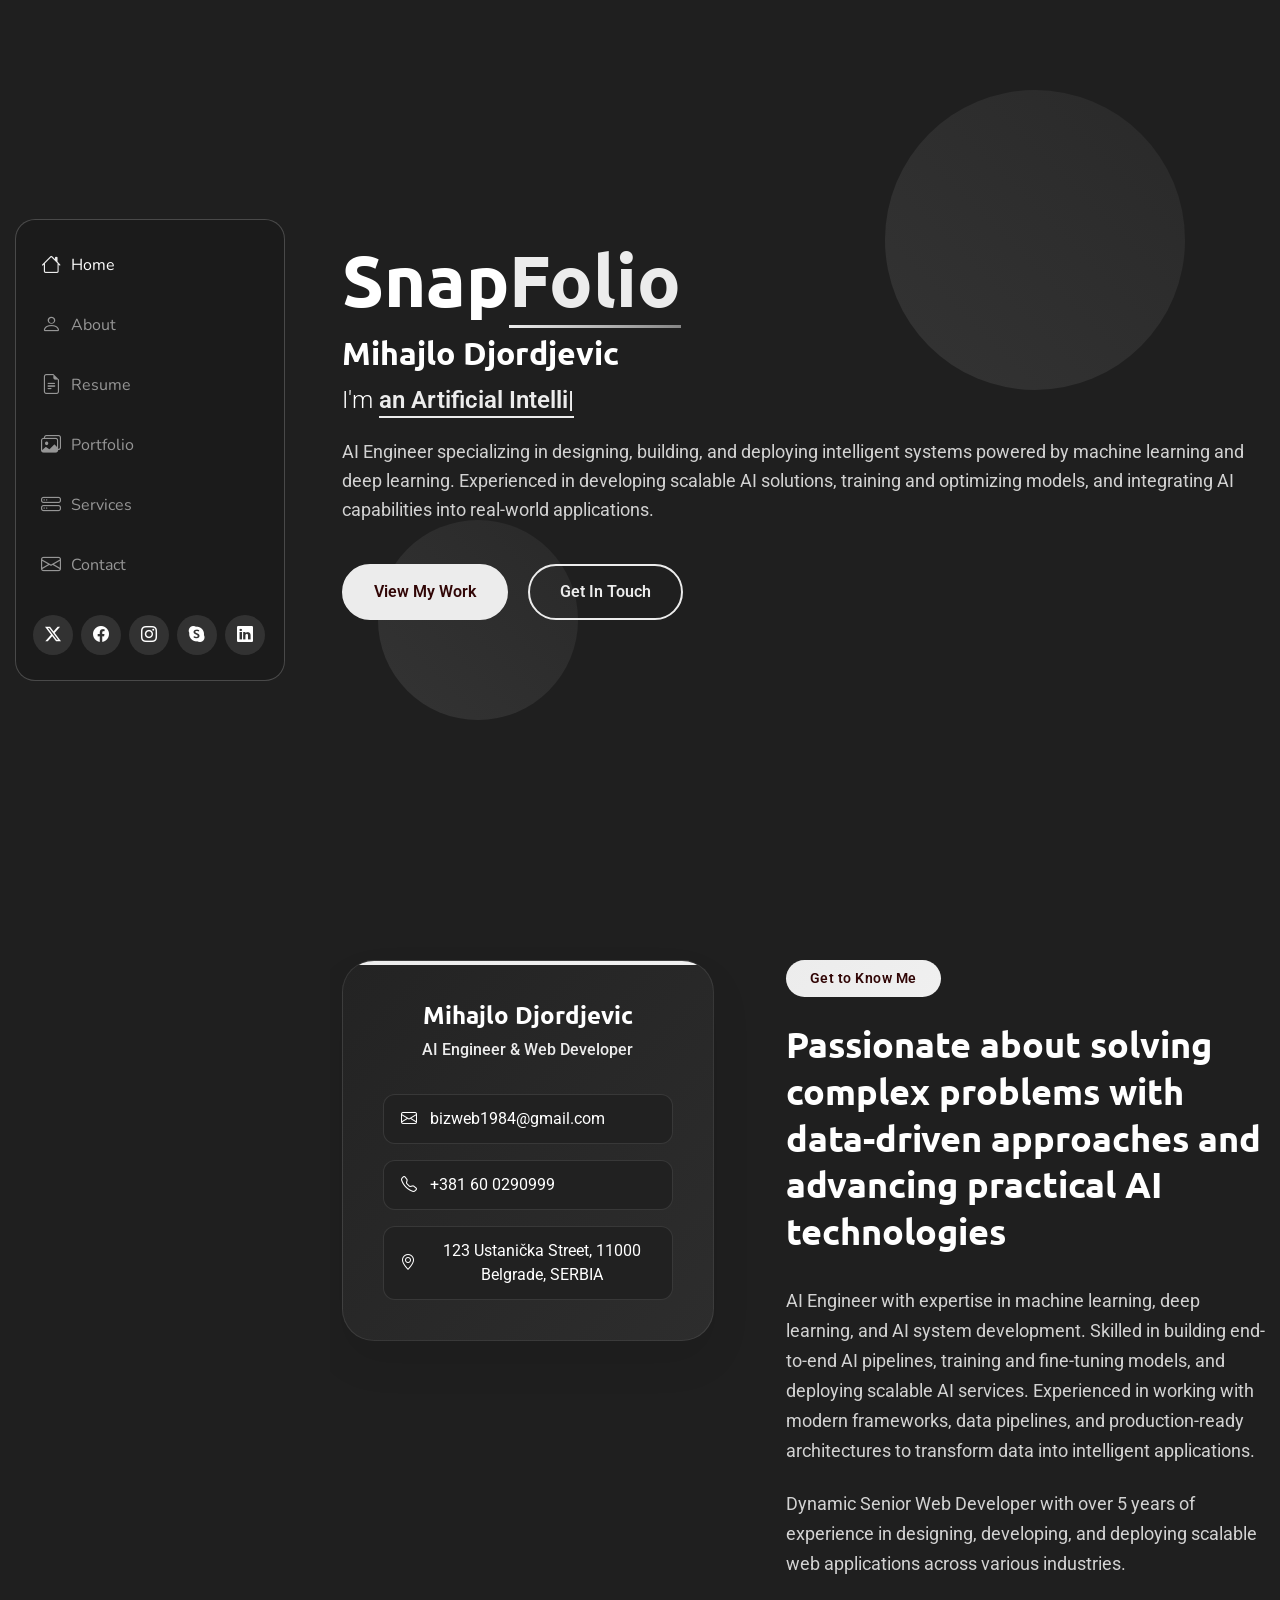
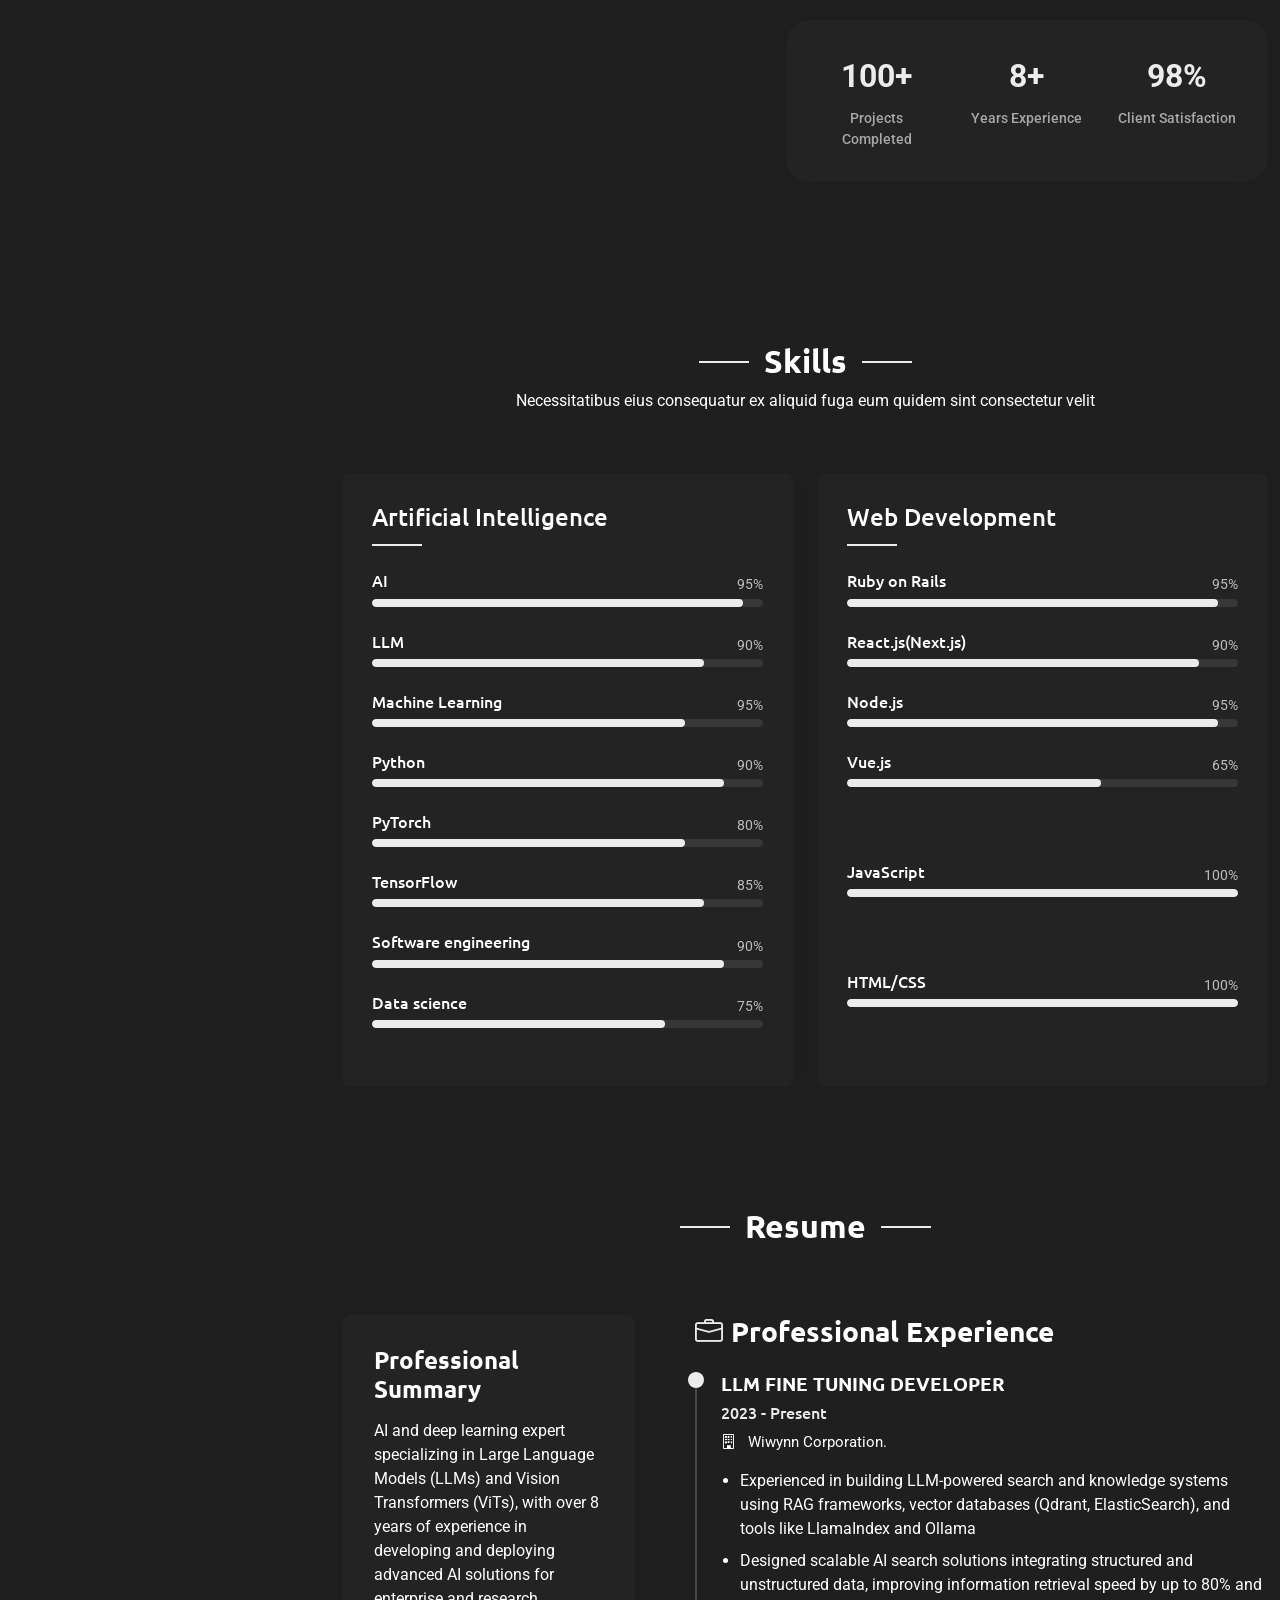
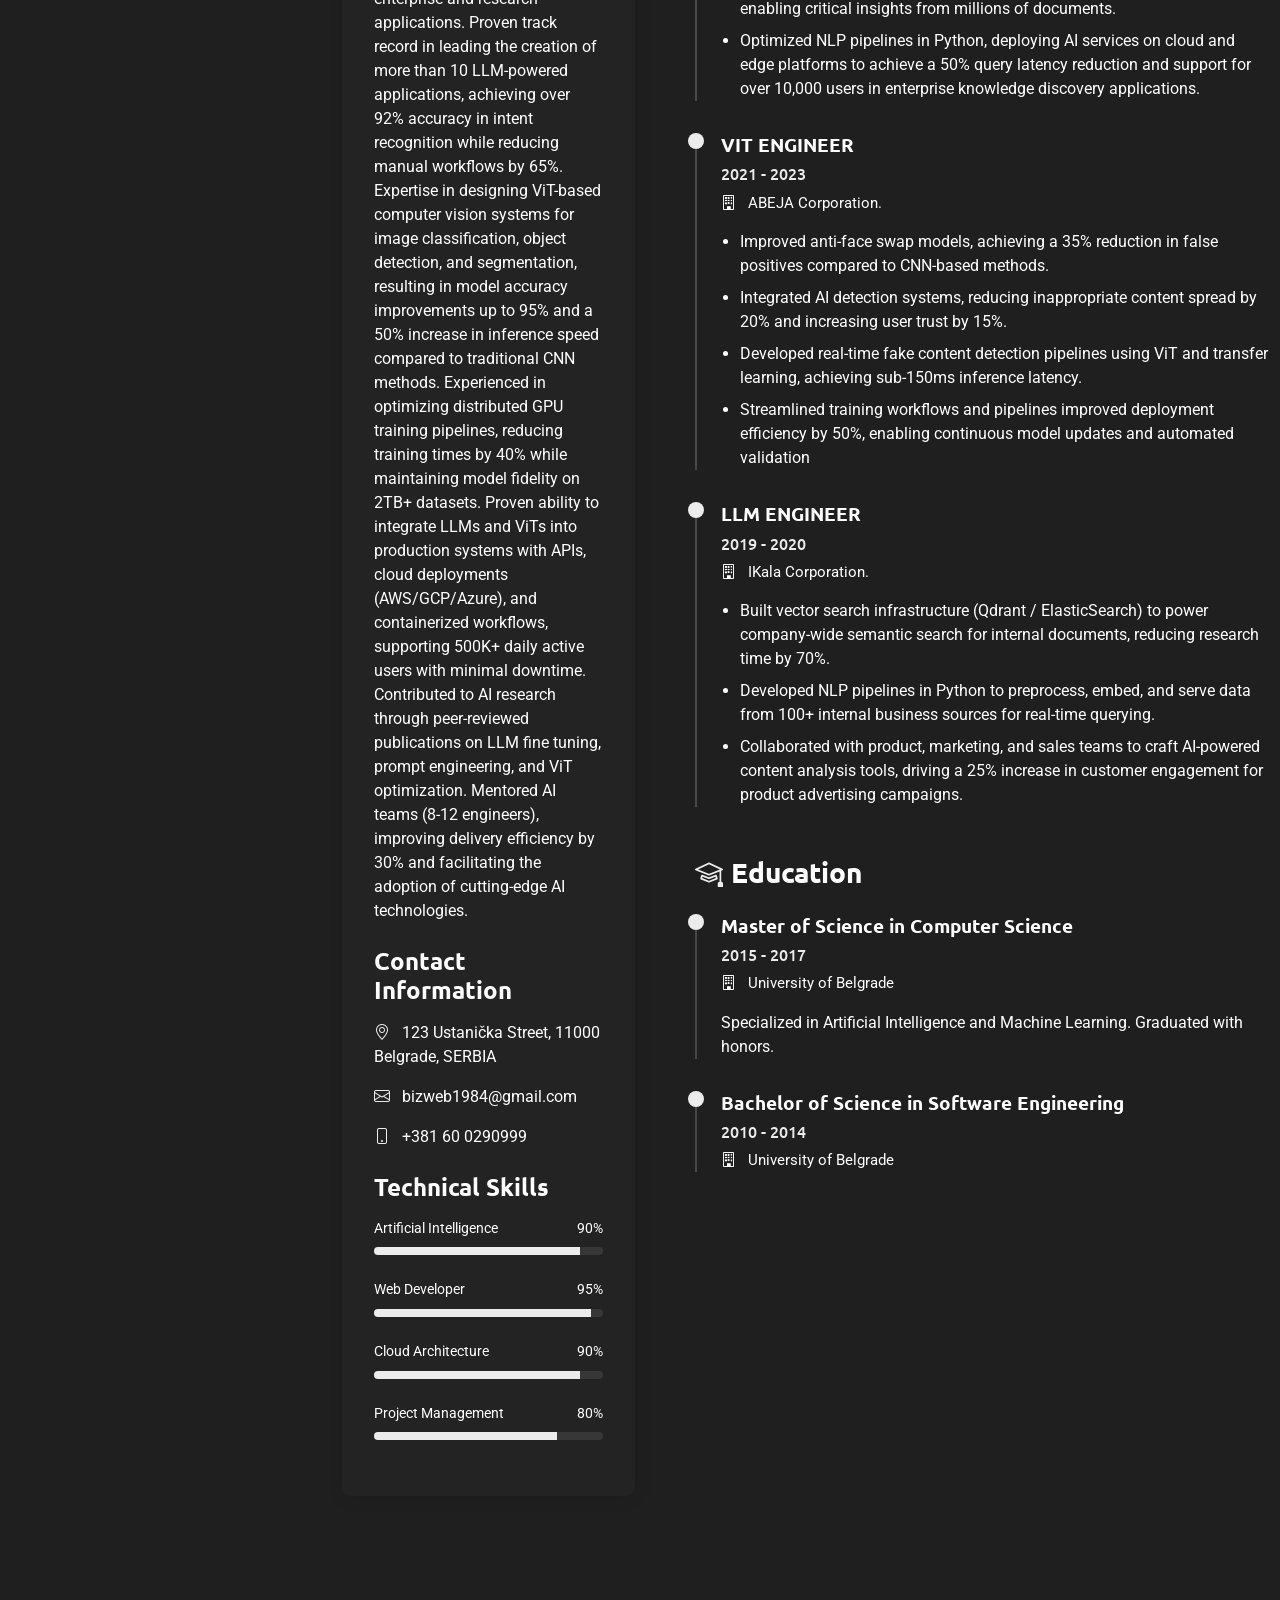
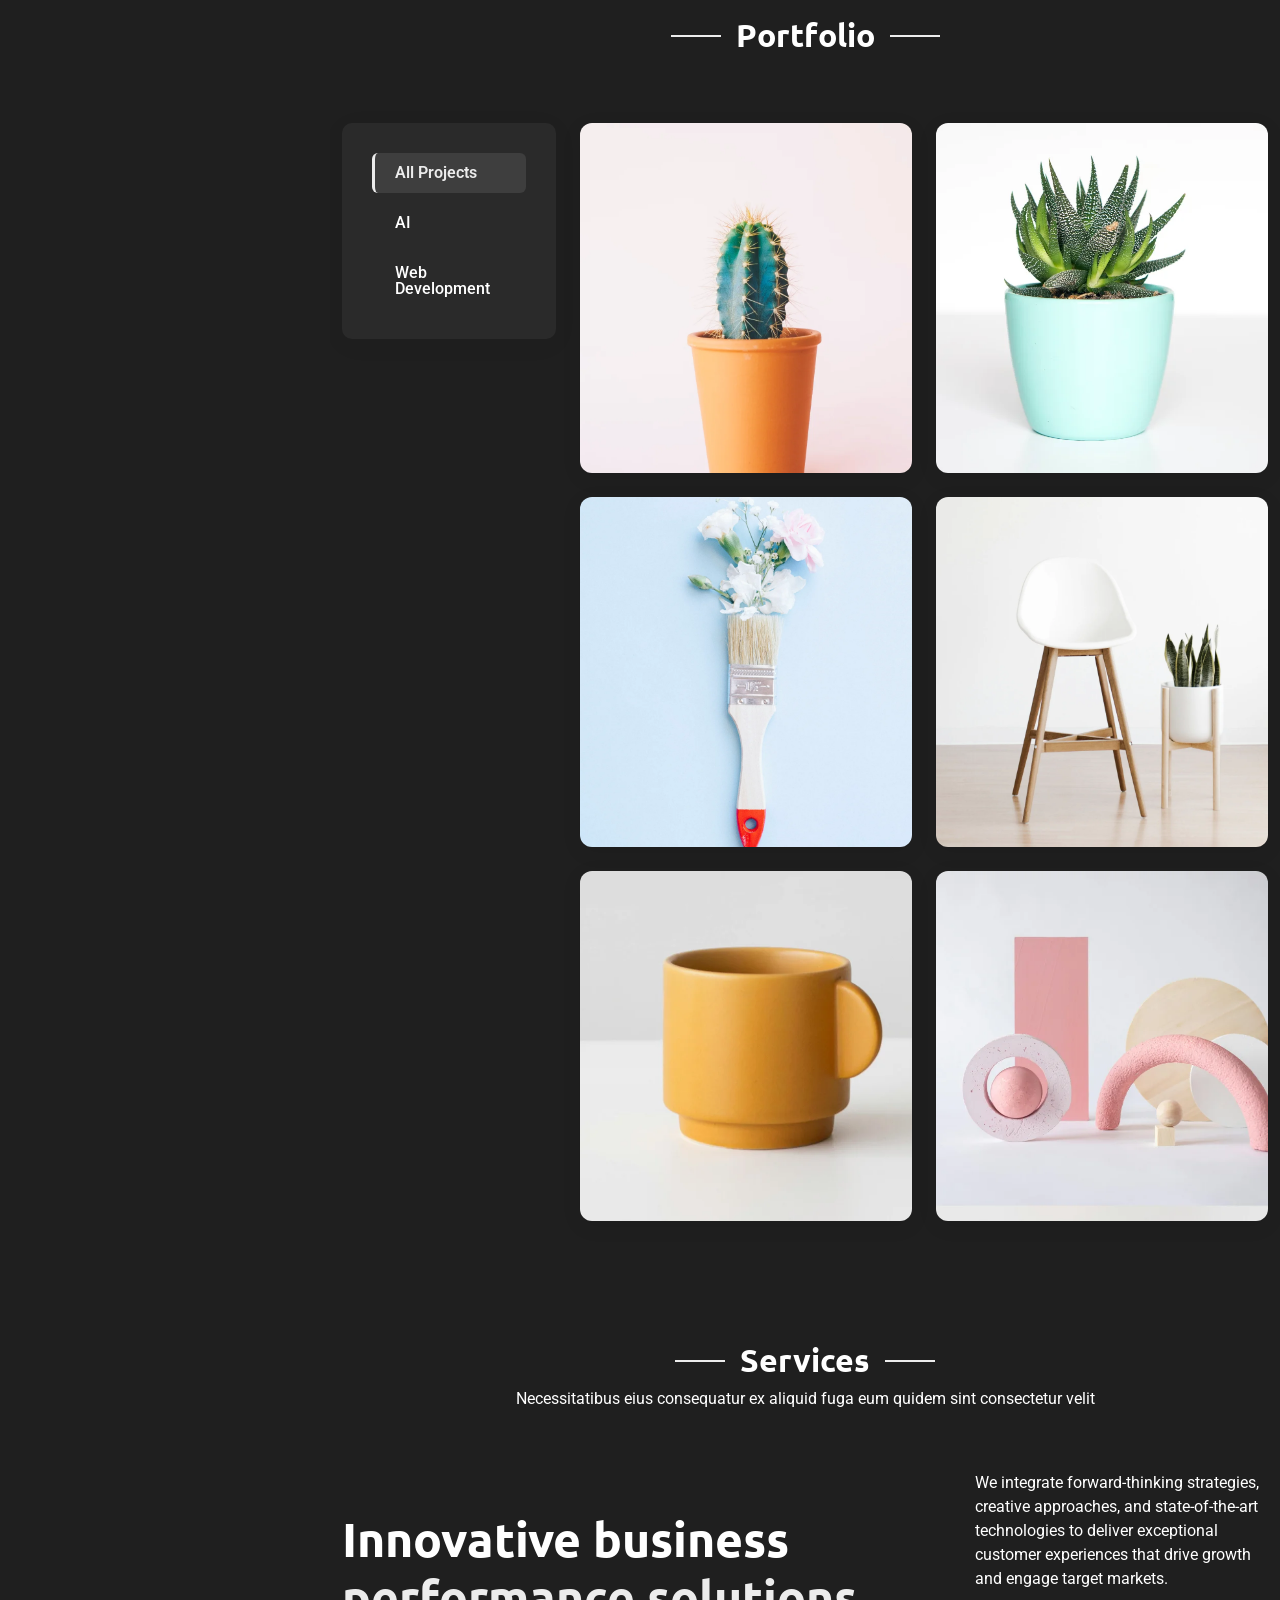
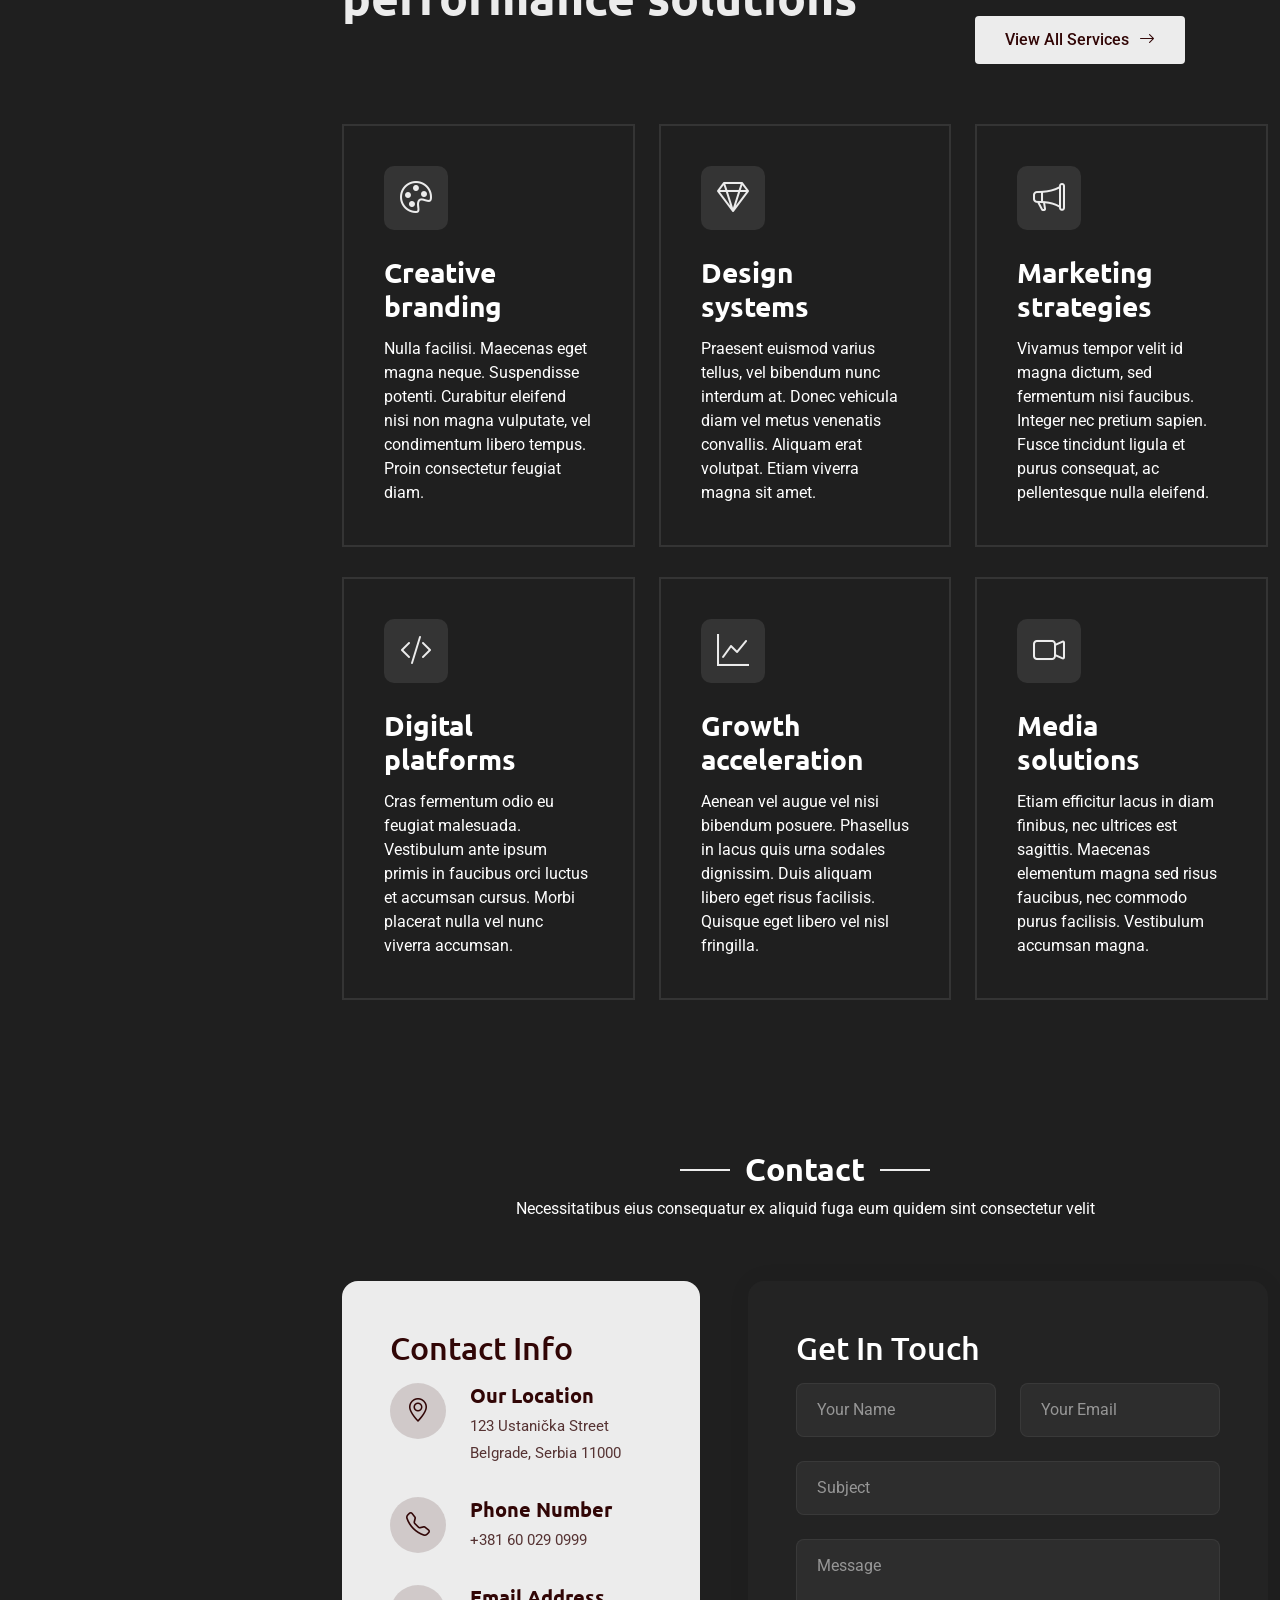
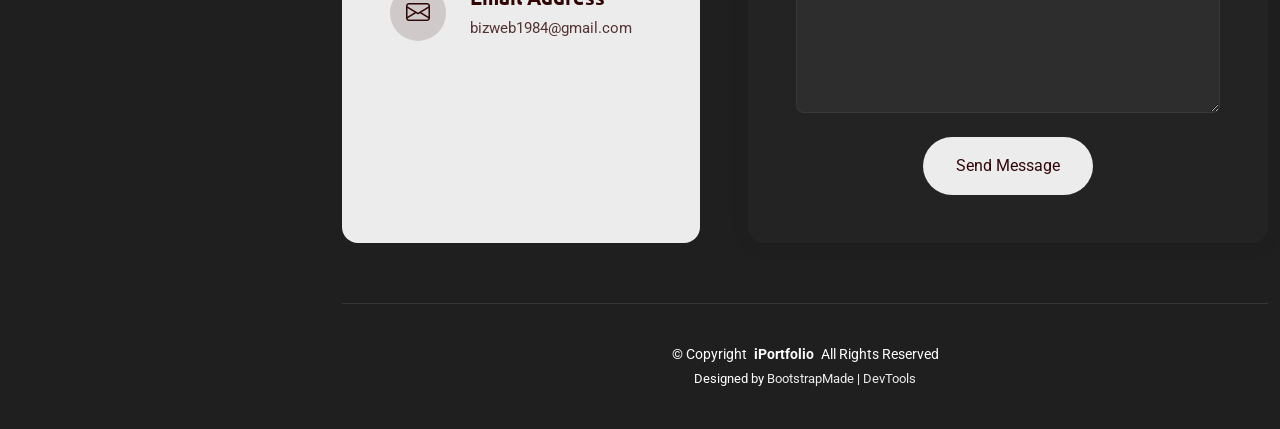
==== index.html @ 5398f791 "Add skill sets in skills section3" ====
<!DOCTYPE html>
<html lang="en">

<head>
  <meta charset="utf-8">
  <meta content="width=device-width, initial-scale=1.0" name="viewport">
  <title>Index - Artificial Intelligence</title>
  <meta name="description" content="">
  <meta name="keywords" content="">

  <!-- Favicons -->
  <link href="assets/img/favicon.png" rel="icon">
  <link href="assets/img/apple-touch-icon.png" rel="apple-touch-icon">

  <!-- Fonts -->
  <link href="https://fonts.googleapis.com" rel="preconnect">
  <link href="https://fonts.gstatic.com" rel="preconnect" crossorigin>
  <link href="https://fonts.googleapis.com/css2?family=Roboto:ital,wght@0,100;0,300;0,400;0,500;0,700;0,900;1,100;1,300;1,400;1,500;1,700;1,900&family=Ubuntu:ital,wght@0,300;0,400;0,500;0,700;1,300;1,400;1,500;1,700&family=Nunito:ital,wght@0,200;0,300;0,400;0,500;0,600;0,700;0,800;0,900;1,200;1,300;1,400;1,500;1,600;1,700;1,800;1,900&display=swap" rel="stylesheet">

  <!-- Vendor CSS Files -->
  <link href="assets/vendor/bootstrap/css/bootstrap.min.css" rel="stylesheet">
  <link href="assets/vendor/bootstrap-icons/bootstrap-icons.css" rel="stylesheet">
  <link href="assets/vendor/aos/aos.css" rel="stylesheet">
  <link href="assets/vendor/glightbox/css/glightbox.min.css" rel="stylesheet">
  <link href="assets/vendor/swiper/swiper-bundle.min.css" rel="stylesheet">

  <!-- Main CSS File -->
  <link href="assets/css/main.css" rel="stylesheet">

  <!-- =======================================================
  * Template Name: SnapFolio
  * Template URL: https://bootstrapmade.com/snapfolio-bootstrap-portfolio-template/
  * Updated: Jul 21 2025 with Bootstrap v5.3.7
  * Author: BootstrapMade.com
  * License: https://bootstrapmade.com/license/
  ======================================================== -->
</head>

<body class="index-page">

  <header id="header" class="header dark-background d-flex flex-column justify-content-center">
    <i class="header-toggle d-xl-none bi bi-list"></i>

    <div class="header-container d-flex flex-column align-items-start">
      <nav id="navmenu" class="navmenu">
        <ul>
          <li><a href="#hero" class="active"><i class="bi bi-house navicon"></i>Home</a></li>
          <li><a href="#about"><i class="bi bi-person navicon"></i> About</a></li>
          <li><a href="#resume"><i class="bi bi-file-earmark-text navicon"></i> Resume</a></li>
          <li><a href="#portfolio"><i class="bi bi-images navicon"></i> Portfolio</a></li>
          <li><a href="#services"><i class="bi bi-hdd-stack navicon"></i> Services</a></li>
          <li class="dropdown" style="display: none;"><a href="#"><i class="bi bi-menu-button navicon"></i> <span>Dropdown</span> <i class="bi bi-chevron-down toggle-dropdown"></i></a>
            <ul>
              <li><a href="#">Dropdown 1</a></li>
              <li class="dropdown"><a href="#"><span>Deep Dropdown</span> <i class="bi bi-chevron-down toggle-dropdown"></i></a>
                <ul>
                  <li><a href="#">Deep Dropdown 1</a></li>
                  <li><a href="#">Deep Dropdown 2</a></li>
                  <li><a href="#">Deep Dropdown 3</a></li>
                  <li><a href="#">Deep Dropdown 4</a></li>
                  <li><a href="#">Deep Dropdown 5</a></li>
                </ul>
              </li>
              <li><a href="#">Dropdown 2</a></li>
              <li><a href="#">Dropdown 3</a></li>
              <li><a href="#">Dropdown 4</a></li>
            </ul>
          </li>
          <li><a href="#contact"><i class="bi bi-envelope navicon"></i> Contact</a></li>
        </ul>
      </nav>

      <div class="social-links text-center">
        <a href="#" class="twitter"><i class="bi bi-twitter-x"></i></a>
        <a href="#" class="facebook"><i class="bi bi-facebook"></i></a>
        <a href="#" class="instagram"><i class="bi bi-instagram"></i></a>
        <a href="#" class="google-plus"><i class="bi bi-skype"></i></a>
        <a href="#" class="linkedin"><i class="bi bi-linkedin"></i></a>
      </div>

    </div>

  </header>

  <main class="main">

    <!-- Hero Section -->
    <section id="hero" class="hero section">

      <div class="background-elements">
        <div class="bg-circle circle-1"></div>
        <div class="bg-circle circle-2"></div>
      </div>

      <div class="hero-content">

        <div class="container">
          <div class="row align-items-center">

            <div class="col-lg-12" data-aos="fade-right" data-aos-delay="100">
              <div class="hero-text">
                <h1>Snap<span class="accent-text">Folio</span></h1>
                <h2>Mihajlo Djordjevic</h2>
                <p class="lead">I'm <span class="typed" data-typed-items="an Artificial Intelligence Engineer,a Senior Web Developer"></span></p>
                <p class="description">AI Engineer specializing in designing, building, and deploying intelligent systems powered by machine learning and deep learning. Experienced in developing scalable AI solutions, training and optimizing models, and integrating AI capabilities into real-world applications.</p>

                <div class="hero-actions">
                  <a href="#portfolio" class="btn btn-primary">View My Work</a>
                  <a href="#contact" class="btn btn-outline">Get In Touch</a>
                </div>

                <!-- <div class="social-links">
                  <a href="#"><i class="bi bi-dribbble"></i></a>
                  <a href="#"><i class="bi bi-behance"></i></a>
                  <a href="#"><i class="bi bi-github"></i></a>
                  <a href="#"><i class="bi bi-linkedin"></i></a>
                </div> -->
              </div>
            </div>

            <!-- <div class="col-lg-6" data-aos="fade-left" data-aos-delay="200">
              <div class="hero-visual">
                <div class="profile-container">
                  <div class="profile-background"></div>
                  <img src="assets/img/profile/profile-2.webp" alt="Alexander Chen" class="profile-image">
                </div>
              </div>
            </div> -->

          </div>
        </div>
      </div>

    </section><!-- /Hero Section -->

    <!-- About Section -->
    <section id="about" class="about section">

      <div class="container" data-aos="fade-up" data-aos-delay="100">

        <div class="row">
          <div class="col-lg-5" data-aos="zoom-in" data-aos-delay="200">
            <div class="profile-card">
              <!-- <div class="profile-header">
                <div class="profile-image">
                  <img src="assets/img/profile/profile-square-3.webp" alt="Profile Image" class="img-fluid">
                </div>
                <div class="profile-badge">
                  <i class="bi bi-check-circle-fill"></i>
                </div>
              </div> -->

              <div class="profile-content">
                <h3>Mihajlo Djordjevic</h3>
                <p class="profession">AI Engineer &amp; Web Developer</p>

                <div class="contact-links">
                  <a href="mailto:bizweb1984@gmail.com" class="contact-item">
                    <i class="bi bi-envelope"></i>
                    bizweb1984@gmail.com
                  </a>
                  <a href="tel:+15551234567" class="contact-item">
                    <i class="bi bi-telephone"></i>
                    +381 60 0290999
                  </a>
                  <a href="#" class="contact-item">
                    <i class="bi bi-geo-alt"></i>
                    123 Ustanička Street, 11000 Belgrade, SERBIA  
                  </a>
                </div>
              </div>
            </div>
          </div>

          <div class="col-lg-7" data-aos="fade-left" data-aos-delay="300">
            <div class="about-content">
              <div class="section-header">
                <span class="badge-text">Get to Know Me</span>
                <h2>Passionate about solving complex problems with data-driven approaches and advancing practical AI technologies</h2>
              </div>

              <div class="description">
                <p>AI Engineer with expertise in machine learning, deep learning, and AI system development. Skilled in building end-to-end AI pipelines, training and fine-tuning models, and deploying scalable AI services. Experienced in working with modern frameworks, data pipelines, and production-ready architectures to transform data into intelligent applications.</p>

                <p>Dynamic Senior Web Developer with over 5 years of experience in designing, developing, and deploying scalable web applications across various industries.</p>
              </div>

              <div class="stats-grid">
                <div class="stat-item">
                  <div class="stat-number">100+</div>
                  <div class="stat-label">Projects Completed</div>
                </div>
                <div class="stat-item">
                  <div class="stat-number">8+</div>
                  <div class="stat-label">Years Experience</div>
                </div>
                <div class="stat-item">
                  <div class="stat-number">98%</div>
                  <div class="stat-label">Client Satisfaction</div>
                </div>
              </div>

              <!-- <div class="details-grid">
                <div class="detail-row">
                  <div class="detail-item">
                    <span class="detail-label">Specialization</span>
                    <span class="detail-value">UI/UX Design &amp; Development</span>
                  </div>
                  <div class="detail-item">
                    <span class="detail-label">Experience Level</span>
                    <span class="detail-value">Senior Professional</span>
                  </div>
                </div>
                <div class="detail-row">
                  <div class="detail-item">
                    <span class="detail-label">Education</span>
                    <span class="detail-value">Computer Science, MIT</span>
                  </div>
                  <div class="detail-item">
                    <span class="detail-label">Languages</span>
                    <span class="detail-value">English, Spanish, French</span>
                  </div>
                </div>
              </div>

              <div class="cta-section">
                <a href="#" class="btn btn-primary">
                  <i class="bi bi-download"></i>
                  Download Resume
                </a>
                <a href="#" class="btn btn-outline">
                  <i class="bi bi-chat-dots"></i>
                  Let's Talk
                </a>
              </div> -->
            </div>
          </div>
        </div>

      </div>

    </section><!-- /About Section -->

    <!-- Stats Section -->
    <section id="stats" class="stats section light-background" style="display: none;">

      <div class="container" data-aos="fade-up" data-aos-delay="100">

        <div class="row justify-content-center">
          <div class="col-lg-10">
            <div class="stats-wrapper">
              <div class="stats-item" data-aos="zoom-in" data-aos-delay="150">
                <div class="icon-wrapper">
                  <i class="bi bi-emoji-smile"></i>
                </div>
                <span data-purecounter-start="0" data-purecounter-end="232" data-purecounter-duration="1" class="purecounter"></span>
                <p>Happy Clients</p>
              </div><!-- End Stats Item -->

              <div class="stats-item" data-aos="zoom-in" data-aos-delay="200">
                <div class="icon-wrapper">
                  <i class="bi bi-journal-richtext"></i>
                </div>
                <span data-purecounter-start="0" data-purecounter-end="521" data-purecounter-duration="1" class="purecounter"></span>
                <p>Projects</p>
              </div><!-- End Stats Item -->

              <div class="stats-item" data-aos="zoom-in" data-aos-delay="250">
                <div class="icon-wrapper">
                  <i class="bi bi-headset"></i>
                </div>
                <span data-purecounter-start="0" data-purecounter-end="1463" data-purecounter-duration="1" class="purecounter"></span>
                <p>Hours Of Support</p>
              </div><!-- End Stats Item -->

              <div class="stats-item" data-aos="zoom-in" data-aos-delay="300">
                <div class="icon-wrapper">
                  <i class="bi bi-people"></i>
                </div>
                <span data-purecounter-start="0" data-purecounter-end="15" data-purecounter-duration="1" class="purecounter"></span>
                <p>Hard Workers</p>
              </div><!-- End Stats Item -->
            </div>
          </div>
        </div>

      </div>

    </section><!-- /Stats Section -->

    <!-- Skills Section -->
    <section id="skills" class="skills section">

      <!-- Section Title -->
      <div class="container section-title" data-aos="fade-up">
        <h2>Skills</h2>
        <p>Necessitatibus eius consequatur ex aliquid fuga eum quidem sint consectetur velit</p>
      </div><!-- End Section Title -->

      <div class="container" data-aos="fade-up" data-aos-delay="100">

        <div class="row">
          <div class="col-lg-6">
            <div class="skills-category" data-aos="fade-up" data-aos-delay="200">
              <h3>Artificial Intelligence</h3>
              <div class="skills-animation">
                <div class="skill-item">
                  <div class="d-flex justify-content-between align-items-center">
                    <h4>AI</h4>
                    <span class="skill-percentage">95%</span>
                  </div>
                  <div class="progress">
                    <div class="progress-bar" role="progressbar" aria-valuenow="95" aria-valuemin="0" aria-valuemax="100"></div>
                  </div>
                  <!-- <div class="skill-tooltip">Expert level knowledge of semantic HTML5 and modern CSS3 techniques</div> -->
                </div>

                <div class="skill-item">
                  <div class="d-flex justify-content-between align-items-center">
                    <h4>LLM</h4>
                    <span class="skill-percentage">90%</span>
                  </div>
                  <div class="progress">
                    <div class="progress-bar" role="progressbar" aria-valuenow="85" aria-valuemin="0" aria-valuemax="100"></div>
                  </div>
                  <!-- <div class="skill-tooltip">Strong proficiency in ES6+, DOM manipulation, and modern frameworks</div> -->
                </div>

                <div class="skill-item">
                  <div class="d-flex justify-content-between align-items-center">
                    <h4>Machine Learning</h4>
                    <span class="skill-percentage">95%</span>
                  </div>
                  <div class="progress">
                    <div class="progress-bar" role="progressbar" aria-valuenow="80" aria-valuemin="0" aria-valuemax="100"></div>
                  </div>
                  <!-- <div class="skill-tooltip">Experience with React hooks, state management, and component architecture</div> -->
                </div>

                <div class="skill-item">
                  <div class="d-flex justify-content-between align-items-center">
                    <h4>Python</h4>
                    <span class="skill-percentage">90%</span>
                  </div>
                  <div class="progress">
                    <div class="progress-bar" role="progressbar" aria-valuenow="90" aria-valuemin="0" aria-valuemax="100"></div>
                  </div>
                  <!-- <div class="skill-tooltip">Experience with React hooks, state management, and component architecture</div> -->
                </div>

                <div class="skill-item">
                  <div class="d-flex justify-content-between align-items-center">
                    <h4>PyTorch</h4>
                    <span class="skill-percentage">80%</span>
                  </div>
                  <div class="progress">
                    <div class="progress-bar" role="progressbar" aria-valuenow="80" aria-valuemin="0" aria-valuemax="100"></div>
                  </div>
                  <!-- <div class="skill-tooltip">Experience with React hooks, state management, and component architecture</div> -->
                </div>

                <div class="skill-item">
                  <div class="d-flex justify-content-between align-items-center">
                    <h4>TensorFlow</h4>
                    <span class="skill-percentage">85%</span>
                  </div>
                  <div class="progress">
                    <div class="progress-bar" role="progressbar" aria-valuenow="85" aria-valuemin="0" aria-valuemax="100"></div>
                  </div>
                  <!-- <div class="skill-tooltip">Experience with React hooks, state management, and component architecture</div> -->
                </div>

                <div class="skill-item">
                  <div class="d-flex justify-content-between align-items-center">
                    <h4>Software engineering</h4>
                    <span class="skill-percentage">90%</span>
                  </div>
                  <div class="progress">
                    <div class="progress-bar" role="progressbar" aria-valuenow="90" aria-valuemin="0" aria-valuemax="100"></div>
                  </div>
                  <!-- <div class="skill-tooltip">Experience with React hooks, state management, and component architecture</div> -->
                </div>

                <div class="skill-item">
                  <div class="d-flex justify-content-between align-items-center">
                    <h4>Data science</h4>
                    <span class="skill-percentage">75%</span>
                  </div>
                  <div class="progress">
                    <div class="progress-bar" role="progressbar" aria-valuenow="75" aria-valuemin="0" aria-valuemax="100"></div>
                  </div>
                  <!-- <div class="skill-tooltip">Experience with React hooks, state management, and component architecture</div> -->
                </div>
              </div>
            </div><!-- End Frontend Skills -->
          </div>

          <div class="col-lg-6">
            <div class="skills-category" data-aos="fade-up" data-aos-delay="300">
              <h3>Web Development</h3>
              <div class="skills-animation">
                <div class="skill-item">
                  <div class="d-flex justify-content-between align-items-center">
                    <h4>Ruby on Rails</h4>
                    <span class="skill-percentage">95%</span>
                  </div>
                  <div class="progress">
                    <div class="progress-bar" role="progressbar" aria-valuenow="95" aria-valuemin="0" aria-valuemax="100"></div>
                  </div>
                  <!-- <div class="skill-tooltip">Server-side JavaScript development with Express and REST APIs</div> -->
                </div>

                <div class="skill-item">
                  <div class="d-flex justify-content-between align-items-center">
                    <h4>React.js(Next.js)</h4>
                    <span class="skill-percentage">90%</span>
                  </div>
                  <div class="progress">
                    <div class="progress-bar" role="progressbar" aria-valuenow="90" aria-valuemin="0" aria-valuemax="100"></div>
                  </div>
                  <!-- <div class="skill-tooltip">Python development with Django and data analysis tools</div> -->
                </div>

                <div class="skill-item">
                  <div class="d-flex justify-content-between align-items-center">
                    <h4>Node.js</h4>
                    <span class="skill-percentage">95%</span>
                  </div>
                  <div class="progress">
                    <div class="progress-bar" role="progressbar" aria-valuenow="95" aria-valuemin="0" aria-valuemax="100"></div>
                  </div>
                  <!-- <div class="skill-tooltip">Database design, optimization, and complex queries</div> -->
                </div>

                <div class="skill-item">
                  <div class="d-flex justify-content-between align-items-center">
                    <h4>Vue.js</h4>
                    <span class="skill-percentage">65%</span>
                  </div>
                  <div class="progress">
                    <div class="progress-bar" role="progressbar" aria-valuenow="65" aria-valuemin="0" aria-valuemax="100"></div>
                  </div>
                  <div class="skill-tooltip">Expert level knowledge of semantic HTML5 and modern CSS3 techniques</div>
                </div>

                <div class="skill-item">
                  <div class="d-flex justify-content-between align-items-center">
                    <h4>JavaScript</h4>
                    <span class="skill-percentage">100%</span>
                  </div>
                  <div class="progress">
                    <div class="progress-bar" role="progressbar" aria-valuenow="100" aria-valuemin="0" aria-valuemax="100"></div>
                  </div>
                  <div class="skill-tooltip">Strong proficiency in ES6+, DOM manipulation, and modern frameworks</div>
                </div>

                <div class="skill-item">
                  <div class="d-flex justify-content-between align-items-center">
                    <h4>HTML/CSS</h4>
                    <span class="skill-percentage">100%</span>
                  </div>
                  <div class="progress">
                    <div class="progress-bar" role="progressbar" aria-valuenow="100" aria-valuemin="0" aria-valuemax="100"></div>
                  </div>
                  <div class="skill-tooltip">Experience with React hooks, state management, and component architecture</div>
                </div>
              </div>
            </div><!-- End Backend Skills -->
          </div>
        </div>

      </div>

    </section><!-- /Skills Section -->

    <!-- Resume Section -->
    <section id="resume" class="resume section">

      <!-- Section Title -->
      <div class="container section-title" data-aos="fade-up">
        <h2>Resume</h2>
        <!-- <p>Magnam dolores commodi suscipit. Necessitatibus eius consequatur ex aliquid fuga eum quidem. Sit sint consectetur velit. Quisquam quos quisquam cupiditate. Et nemo qui impedit suscipit alias ea. Quia fugiat sit in iste officiis commodi quidem hic quas.</p> -->
      </div><!-- End Section Title -->

      <div class="container" data-aos="fade-up" data-aos-delay="100">

        <div class="row gy-4">
          <!-- Left column with summary and contact -->
          <div class="col-lg-4">
            <div class="resume-side" data-aos="fade-right" data-aos-delay="100">
              <!-- <div class="profile-img mb-4">
                <img src="assets/img/profile/profile-square-2.webp" alt="Profile" class="img-fluid rounded">
              </div> -->

              <h3>Professional Summary</h3>
              <p>AI and deep learning expert specializing in Large Language Models (LLMs) and Vision Transformers (ViTs), with over 8 years of experience in developing and deploying advanced AI solutions for enterprise and research applications. Proven track record in leading the creation of more than 10
LLM-powered applications, achieving over 92% accuracy in intent
recognition while reducing manual workflows by 65%. Expertise in designing
ViT-based computer vision systems for image classification, object
detection, and segmentation, resulting in model accuracy improvements up
to 95% and a 50% increase in inference speed compared to traditional CNN
methods. Experienced in optimizing distributed GPU training pipelines,
reducing training times by 40% while maintaining model fidelity on 2TB+
datasets. Proven ability to integrate LLMs and ViTs into production systems
with APIs, cloud deployments (AWS/GCP/Azure), and containerized
workflows, supporting 500K+ daily active users with minimal downtime.
Contributed to AI research through peer-reviewed publications on LLM fine
tuning, prompt engineering, and ViT optimization. Mentored AI teams (8-12
engineers), improving delivery efficiency by 30% and facilitating the adoption
of cutting-edge AI technologies.</p>

              <h3 class="mt-4">Contact Information</h3>
              <ul class="contact-info list-unstyled">
                <li><i class="bi bi-geo-alt"></i> 123 Ustanička Street, 11000 Belgrade, SERBIA</li>
                <li><i class="bi bi-envelope"></i> bizweb1984@gmail.com</li>
                <li><i class="bi bi-phone"></i> +381 60 0290999</li>
              </ul>

              <div class="skills-animation mt-4">
                <h3>Technical Skills</h3>
                <div class="skill-item">
                  <div class="d-flex justify-content-between">
                    <span>Artificial Intelligence</span>
                    <span>90%</span>
                  </div>
                  <div class="progress">
                    <div class="progress-bar" role="progressbar" aria-valuenow="90" aria-valuemin="0" aria-valuemax="100"></div>
                  </div>
                </div>

                <div class="skill-item">
                  <div class="d-flex justify-content-between">
                    <span>Web Developer</span>
                    <span>95%</span>
                  </div>
                  <div class="progress">
                    <div class="progress-bar" role="progressbar" aria-valuenow="95" aria-valuemin="0" aria-valuemax="100"></div>
                  </div>
                </div>

                <div class="skill-item">
                  <div class="d-flex justify-content-between">
                    <span>Cloud Architecture</span>
                    <span>90%</span>
                  </div>
                  <div class="progress">
                    <div class="progress-bar" role="progressbar" aria-valuenow="90" aria-valuemin="0" aria-valuemax="100"></div>
                  </div>
                </div>

                <div class="skill-item">
                  <div class="d-flex justify-content-between">
                    <span>Project Management</span>
                    <span>80%</span>
                  </div>
                  <div class="progress">
                    <div class="progress-bar" role="progressbar" aria-valuenow="80" aria-valuemin="0" aria-valuemax="100"></div>
                  </div>
                </div>
              </div>
            </div>
          </div>

          <!-- Right column with experience and education -->
          <div class="col-lg-8 ps-4 ps-lg-5">
            <!-- Experience Section -->
            <div class="resume-section" data-aos="fade-up">
              <h3><i class="bi bi-briefcase me-2"></i>Professional Experience</h3>

              <div class="resume-item">
                <h4>LLM FINE TUNING DEVELOPER</h4>
                <h5>2023 - Present</h5>
                <p class="company"><i class="bi bi-building"></i> Wiwynn Corporation.</p>
                <ul>
                  <li>Experienced in building LLM-powered search and knowledge systems using RAG frameworks, vector databases (Qdrant, ElasticSearch), and tools like LlamaIndex and Ollama</li>
                  <li>Designed scalable AI search solutions integrating structured and unstructured data, improving information retrieval speed by up to 80% and enabling critical insights from millions of documents.</li>
                  <li>Optimized NLP pipelines in Python, deploying AI services on cloud and edge platforms to achieve a 50% query latency reduction and support for over 10,000 users in enterprise knowledge discovery applications.</li>
                </ul>
              </div>

              <div class="resume-item">
                <h4>VIT ENGINEER</h4>
                <h5>2021 - 2023</h5>
                <p class="company"><i class="bi bi-building"></i> ABEJA Corporation.</p>
                <ul>
                  <li>Improved anti-face swap models, achieving a 35% reduction in false positives compared to CNN-based methods.</li>
                  <li>Integrated AI detection systems, reducing inappropriate content spread by 20% and increasing user trust by 15%.</li>
                  <li>Developed real-time fake content detection pipelines using ViT and transfer learning, achieving sub-150ms inference latency.</li>
                  <li>Streamlined training workflows and pipelines improved deployment efficiency by 50%, enabling continuous model updates and automated validation</li>
                </ul>
              </div>

              <div class="resume-item">
                <h4>LLM ENGINEER</h4>
                <h5>2019 - 2020</h5>
                <p class="company"><i class="bi bi-building"></i> IKala Corporation.</p>
                <ul>
                  <li>Built vector search infrastructure (Qdrant / ElasticSearch) to power company‑wide semantic search for internal documents, reducing research time by 70%.</li>
                  <li>Developed NLP pipelines in Python to preprocess, embed, and serve data from 100+ internal business sources for real‑time querying.</li>
                  <li>Collaborated with product, marketing, and sales teams to craft AI‑powered content analysis tools, driving a 25% increase in customer engagement for product advertising campaigns.</li>
                </ul>
              </div>
            </div>

            <!-- Education Section -->
            <div class="resume-section" data-aos="fade-up" data-aos-delay="100">
              <h3><i class="bi bi-mortarboard me-2"></i>Education</h3>

              <div class="resume-item">
                <h4>Master of Science in Computer Science</h4>
                <h5>2015 - 2017</h5>
                <p class="company"><i class="bi bi-building"></i> University of Belgrade</p>
                <p>Specialized in Artificial Intelligence and Machine Learning. Graduated with honors.</p>
              </div>

              <div class="resume-item">
                <h4>Bachelor of Science in Software Engineering</h4>
                <h5>2010 - 2014</h5>
                <p class="company"><i class="bi bi-building"></i> University of Belgrade</p>
              </div>
            </div>

            <!-- Certifications Section -->
            <div class="resume-section" data-aos="fade-up" data-aos-delay="200" style="display: none;">
              <h3><i class="bi bi-award me-2"></i>Certifications</h3>

              <div class="resume-item">
                <h4>AWS Certified Solutions Architect - Professional</h4>
                <h5>2023</h5>
              </div>

              <div class="resume-item">
                <h4>Google Cloud Professional Architect</h4>
                <h5>2022</h5>
              </div>
            </div>
          </div>
        </div>

      </div>

    </section><!-- /Resume Section -->

    <!-- Portfolio Section -->
    <section id="portfolio" class="portfolio section">

      <!-- Section Title -->
      <div class="container section-title" data-aos="fade-up">
        <h2>Portfolio</h2>
        <!-- <p>Magnam dolores commodi suscipit. Necessitatibus eius consequatur ex aliquid fuga eum quidem. Sit sint consectetur velit. Quisquam quos quisquam cupiditate. Et nemo qui impedit suscipit alias ea. Quia fugiat sit in iste officiis commodi quidem hic quas.</p> -->
      </div><!-- End Section Title -->

      <div class="container" data-aos="fade-up" data-aos-delay="100">

        <div class="isotope-layout" data-default-filter="*" data-layout="masonry" data-sort="original-order">

          <div class="row">
            <div class="col-lg-3 filter-sidebar">
              <div class="filters-wrapper" data-aos="fade-right" data-aos-delay="150">
                <ul class="portfolio-filters isotope-filters">
                  <li data-filter="*" class="filter-active">All Projects</li>
                  <li data-filter=".filter-photography">AI</li>
                  <li data-filter=".filter-design">Web Development</li>
                  <!-- <li data-filter=".filter-automotive">Automotive</li>
                  <li data-filter=".filter-nature">Nature</li> -->
                </ul>
              </div>
            </div>

            <div class="col-lg-9">
              <div class="row gy-4 portfolio-container isotope-container" data-aos="fade-up" data-aos-delay="200">

                <div class="col-lg-6 col-md-6 portfolio-item isotope-item filter-photography">
                  <div class="portfolio-wrap">
                    <img src="assets/img/portfolio/portfolio-portrait-1.webp" class="img-fluid" alt="Portfolio Image" loading="lazy">
                    <div class="portfolio-info">
                      <div class="content">
                        <span class="category">Photography</span>
                        <h4>Capturing Moments</h4>
                        <div class="portfolio-links">
                          <a href="assets/img/portfolio/portfolio-portrait-1.webp" class="glightbox" title="Capturing Moments"><i class="bi bi-plus-lg"></i></a>
                          <a href="portfolio-details.html" title="More Details"><i class="bi bi-arrow-right"></i></a>
                        </div>
                      </div>
                    </div>
                  </div>
                </div><!-- End Portfolio Item -->

                <div class="col-lg-6 col-md-6 portfolio-item isotope-item filter-design">
                  <div class="portfolio-wrap">
                    <img src="assets/img/portfolio/portfolio-2.webp" class="img-fluid" alt="Portfolio Image" loading="lazy">
                    <div class="portfolio-info">
                      <div class="content">
                        <span class="category">Web Design</span>
                        <h4>Woodcraft Design</h4>
                        <div class="portfolio-links">
                          <a href="assets/img/portfolio/portfolio-2.webp" class="glightbox" title="Woodcraft Design"><i class="bi bi-plus-lg"></i></a>
                          <a href="portfolio-details.html" title="More Details"><i class="bi bi-arrow-right"></i></a>
                        </div>
                      </div>
                    </div>
                  </div>
                </div><!-- End Portfolio Item -->

                <div class="col-lg-6 col-md-6 portfolio-item isotope-item filter-automotive">
                  <div class="portfolio-wrap">
                    <img src="assets/img/portfolio/portfolio-portrait-2.webp" class="img-fluid" alt="Portfolio Image" loading="lazy">
                    <div class="portfolio-info">
                      <div class="content">
                        <span class="category">Automotive</span>
                        <h4>Classic Beauty</h4>
                        <div class="portfolio-links">
                          <a href="assets/img/portfolio/portfolio-portrait-2.webp" class="glightbox" title="Classic Beauty"><i class="bi bi-plus-lg"></i></a>
                          <a href="portfolio-details.html" title="More Details"><i class="bi bi-arrow-right"></i></a>
                        </div>
                      </div>
                    </div>
                  </div>
                </div><!-- End Portfolio Item -->

                <div class="col-lg-6 col-md-6 portfolio-item isotope-item filter-nature">
                  <div class="portfolio-wrap">
                    <img src="assets/img/portfolio/portfolio-portrait-4.webp" class="img-fluid" alt="Portfolio Image" loading="lazy">
                    <div class="portfolio-info">
                      <div class="content">
                        <span class="category">Nature</span>
                        <h4>Natural Growth</h4>
                        <div class="portfolio-links">
                          <a href="assets/img/portfolio/portfolio-portrait-4.webp" class="glightbox" title="Natural Growth"><i class="bi bi-plus-lg"></i></a>
                          <a href="portfolio-details.html" title="More Details"><i class="bi bi-arrow-right"></i></a>
                        </div>
                      </div>
                    </div>
                  </div>
                </div><!-- End Portfolio Item -->

                <div class="col-lg-6 col-md-6 portfolio-item isotope-item filter-photography">
                  <div class="portfolio-wrap">
                    <img src="assets/img/portfolio/portfolio-5.webp" class="img-fluid" alt="Portfolio Image" loading="lazy">
                    <div class="portfolio-info">
                      <div class="content">
                        <span class="category">Photography</span>
                        <h4>Urban Stories</h4>
                        <div class="portfolio-links">
                          <a href="assets/img/portfolio/portfolio-5.webp" class="glightbox" title="Urban Stories"><i class="bi bi-plus-lg"></i></a>
                          <a href="portfolio-details.html" title="More Details"><i class="bi bi-arrow-right"></i></a>
                        </div>
                      </div>
                    </div>
                  </div>
                </div><!-- End Portfolio Item -->

                <div class="col-lg-6 col-md-6 portfolio-item isotope-item filter-design">
                  <div class="portfolio-wrap">
                    <img src="assets/img/portfolio/portfolio-6.webp" class="img-fluid" alt="Portfolio Image" loading="lazy">
                    <div class="portfolio-info">
                      <div class="content">
                        <span class="category">Web Design</span>
                        <h4>Digital Experience</h4>
                        <div class="portfolio-links">
                          <a href="assets/img/portfolio/portfolio-6.webp" class="glightbox" title="Digital Experience"><i class="bi bi-plus-lg"></i></a>
                          <a href="portfolio-details.html" title="More Details"><i class="bi bi-arrow-right"></i></a>
                        </div>
                      </div>
                    </div>
                  </div>
                </div><!-- End Portfolio Item -->

              </div><!-- End Portfolio Container -->
            </div>
          </div>

        </div>

      </div>

    </section><!-- /Portfolio Section -->

    <!-- Services Section -->
    <section id="services" class="services section">

      <!-- Section Title -->
      <div class="container section-title" data-aos="fade-up">
        <h2>Services</h2>
        <p>Necessitatibus eius consequatur ex aliquid fuga eum quidem sint consectetur velit</p>
      </div><!-- End Section Title -->

      <div class="container" data-aos="fade-up" data-aos-delay="100">

        <div class="service-header">
          <div class="row align-items-center">
            <div class="col-lg-8 col-md-12">
              <div class="service-intro">
                <h2 class="service-heading">
                  <div>Innovative business</div>
                  <div><span>performance solutions</span></div>
                </h2>
              </div>
            </div>
            <div class="col-lg-4 col-md-12">
              <div class="service-summary">
                <p>
                  We integrate forward-thinking strategies, creative approaches, and state-of-the-art technologies to deliver exceptional customer experiences that drive growth and engage target markets.
                </p>
                <a href="services.html" class="service-btn">
                  View All Services
                  <i class="bi bi-arrow-right"></i>
                </a>
              </div>
            </div>
          </div>
        </div>

        <div class="row justify-content-center">
          <div class="col-lg-4 col-md-6" data-aos="fade-up" data-aos-delay="100">
            <div class="service-card position-relative z-1">
              <div class="service-icon">
                <i class="bi bi-palette"></i>
              </div>
              <a href="service-details.html" class="card-action d-flex align-items-center justify-content-center rounded-circle">
                <i class="bi bi-arrow-up-right"></i>
              </a>
              <h3>
                <a href="service-details.html">
                  Creative <span>branding</span>
                </a>
              </h3>
              <p>
                Nulla facilisi. Maecenas eget magna neque. Suspendisse potenti. Curabitur eleifend nisi non magna vulputate, vel condimentum libero tempus. Proin consectetur feugiat diam.
              </p>
            </div>
          </div>
          <div class="col-lg-4 col-md-6" data-aos="fade-up" data-aos-delay="200">
            <div class="service-card position-relative z-1">
              <div class="service-icon">
                <i class="bi bi-gem"></i>
              </div>
              <a href="service-details.html" class="card-action d-flex align-items-center justify-content-center rounded-circle">
                <i class="bi bi-arrow-up-right"></i>
              </a>
              <h3>
                <a href="service-details.html">
                  Design <span>systems</span>
                </a>
              </h3>
              <p>
                Praesent euismod varius tellus, vel bibendum nunc interdum at. Donec vehicula diam vel metus venenatis convallis. Aliquam erat volutpat. Etiam viverra magna sit amet.
              </p>
            </div>
          </div>
          <div class="col-lg-4 col-md-6" data-aos="fade-up" data-aos-delay="300">
            <div class="service-card position-relative z-1">
              <div class="service-icon">
                <i class="bi bi-megaphone"></i>
              </div>
              <a href="service-details.html" class="card-action d-flex align-items-center justify-content-center rounded-circle">
                <i class="bi bi-arrow-up-right"></i>
              </a>
              <h3>
                <a href="service-details.html">
                  Marketing <span>strategies</span>
                </a>
              </h3>
              <p>
                Vivamus tempor velit id magna dictum, sed fermentum nisi faucibus. Integer nec pretium sapien. Fusce tincidunt ligula et purus consequat, ac pellentesque nulla eleifend.
              </p>
            </div>
          </div>
          <div class="col-lg-4 col-md-6" data-aos="fade-up" data-aos-delay="100">
            <div class="service-card position-relative z-1">
              <div class="service-icon">
                <i class="bi bi-code-slash"></i>
              </div>
              <a href="service-details.html" class="card-action d-flex align-items-center justify-content-center rounded-circle">
                <i class="bi bi-arrow-up-right"></i>
              </a>
              <h3>
                <a href="service-details.html">
                  Digital <span>platforms</span>
                </a>
              </h3>
              <p>
                Cras fermentum odio eu feugiat malesuada. Vestibulum ante ipsum primis in faucibus orci luctus et accumsan cursus. Morbi placerat nulla vel nunc viverra accumsan.
              </p>
            </div>
          </div>
          <div class="col-lg-4 col-md-6" data-aos="fade-up" data-aos-delay="200">
            <div class="service-card position-relative z-1">
              <div class="service-icon">
                <i class="bi bi-graph-up"></i>
              </div>
              <a href="service-details.html" class="card-action d-flex align-items-center justify-content-center rounded-circle">
                <i class="bi bi-arrow-up-right"></i>
              </a>
              <h3>
                <a href="service-details.html">
                  Growth <span>acceleration</span>
                </a>
              </h3>
              <p>
                Aenean vel augue vel nisi bibendum posuere. Phasellus in lacus quis urna sodales dignissim. Duis aliquam libero eget risus facilisis. Quisque eget libero vel nisl fringilla.
              </p>
            </div>
          </div>
          <div class="col-lg-4 col-md-6" data-aos="fade-up" data-aos-delay="300">
            <div class="service-card position-relative z-1">
              <div class="service-icon">
                <i class="bi bi-camera-video"></i>
              </div>
              <a href="service-details.html" class="card-action d-flex align-items-center justify-content-center rounded-circle">
                <i class="bi bi-arrow-up-right"></i>
              </a>
              <h3>
                <a href="service-details.html">
                  Media <span>solutions</span>
                </a>
              </h3>
              <p>
                Etiam efficitur lacus in diam finibus, nec ultrices est sagittis. Maecenas elementum magna sed risus faucibus, nec commodo purus facilisis. Vestibulum accumsan magna.
              </p>
            </div>
          </div>
        </div>

      </div>

    </section><!-- /Services Section -->

    <!-- Testimonials Section -->
    <section id="testimonials" class="testimonials section light-background" style="display: none;">

      <!-- Section Title -->
      <div class="container section-title" data-aos="fade-up">
        <h2>Testimonials</h2>
        <p>Necessitatibus eius consequatur ex aliquid fuga eum quidem sint consectetur velit</p>
      </div><!-- End Section Title -->

      <div class="container">

        <div class="testimonial-masonry">

          <div class="testimonial-item" data-aos="fade-up">
            <div class="testimonial-content">
              <div class="quote-pattern">
                <i class="bi bi-quote"></i>
              </div>
              <p>Implementing innovative strategies has revolutionized our approach to market challenges and competitive positioning.</p>
              <div class="client-info">
                <div class="client-image">
                  <img src="assets/img/person/person-f-7.webp" alt="Client">
                </div>
                <div class="client-details">
                  <h3>Rachel Bennett</h3>
                  <span class="position">Strategy Director</span>
                </div>
              </div>
            </div>
          </div>

          <div class="testimonial-item highlight" data-aos="fade-up" data-aos-delay="100">
            <div class="testimonial-content">
              <div class="quote-pattern">
                <i class="bi bi-quote"></i>
              </div>
              <p>Exceptional service delivery and innovative solutions have transformed our business operations, leading to remarkable growth and enhanced customer satisfaction across all touchpoints.</p>
              <div class="client-info">
                <div class="client-image">
                  <img src="assets/img/person/person-m-7.webp" alt="Client">
                </div>
                <div class="client-details">
                  <h3>Daniel Morgan</h3>
                  <span class="position">Chief Innovation Officer</span>
                </div>
              </div>
            </div>
          </div>

          <div class="testimonial-item" data-aos="fade-up" data-aos-delay="200">
            <div class="testimonial-content">
              <div class="quote-pattern">
                <i class="bi bi-quote"></i>
              </div>
              <p>Strategic partnership has enabled seamless digital transformation and operational excellence.</p>
              <div class="client-info">
                <div class="client-image">
                  <img src="assets/img/person/person-f-8.webp" alt="Client">
                </div>
                <div class="client-details">
                  <h3>Emma Thompson</h3>
                  <span class="position">Digital Lead</span>
                </div>
              </div>
            </div>
          </div>

          <div class="testimonial-item" data-aos="fade-up" data-aos-delay="300">
            <div class="testimonial-content">
              <div class="quote-pattern">
                <i class="bi bi-quote"></i>
              </div>
              <p>Professional expertise and dedication have significantly improved our project delivery timelines and quality metrics.</p>
              <div class="client-info">
                <div class="client-image">
                  <img src="assets/img/person/person-m-8.webp" alt="Client">
                </div>
                <div class="client-details">
                  <h3>Christopher Lee</h3>
                  <span class="position">Technical Director</span>
                </div>
              </div>
            </div>
          </div>

          <div class="testimonial-item highlight" data-aos="fade-up" data-aos-delay="400">
            <div class="testimonial-content">
              <div class="quote-pattern">
                <i class="bi bi-quote"></i>
              </div>
              <p>Collaborative approach and industry expertise have revolutionized our product development cycle, resulting in faster time-to-market and increased customer engagement levels.</p>
              <div class="client-info">
                <div class="client-image">
                  <img src="assets/img/person/person-f-9.webp" alt="Client">
                </div>
                <div class="client-details">
                  <h3>Olivia Carter</h3>
                  <span class="position">Product Manager</span>
                </div>
              </div>
            </div>
          </div>

          <div class="testimonial-item" data-aos="fade-up" data-aos-delay="500">
            <div class="testimonial-content">
              <div class="quote-pattern">
                <i class="bi bi-quote"></i>
              </div>
              <p>Innovative approach to user experience design has significantly enhanced our platform's engagement metrics and customer retention rates.</p>
              <div class="client-info">
                <div class="client-image">
                  <img src="assets/img/person/person-m-13.webp" alt="Client">
                </div>
                <div class="client-details">
                  <h3>Nathan Brooks</h3>
                  <span class="position">UX Director</span>
                </div>
              </div>
            </div>
          </div>

        </div>

      </div>

    </section><!-- /Testimonials Section -->

    <!-- Contact Section -->
    <section id="contact" class="contact section">

      <!-- Section Title -->
      <div class="container section-title" data-aos="fade-up">
        <h2>Contact</h2>
        <p>Necessitatibus eius consequatur ex aliquid fuga eum quidem sint consectetur velit</p>
      </div><!-- End Section Title -->

      <div class="container">

        <div class="row g-4 g-lg-5">
          <div class="col-lg-5">
            <div class="info-box">
              <h3>Contact Info</h3>
              <!-- <p>Praesent sapien massa, convallis a pellentesque nec, egestas non nisi. Vestibulum ante ipsum primis.</p> -->

              <div class="info-item">
                <div class="icon-box">
                  <i class="bi bi-geo-alt"></i>
                </div>
                <div class="content">
                  <h4>Our Location</h4>
                  <p>123 Ustanička Street</p>
                  <p>Belgrade, Serbia 11000</p>
                </div>
              </div>

              <div class="info-item">
                <div class="icon-box">
                  <i class="bi bi-telephone"></i>
                </div>
                <div class="content">
                  <h4>Phone Number</h4>
                  <p>+381 60 029 0999</p>
                </div>
              </div>

              <div class="info-item">
                <div class="icon-box">
                  <i class="bi bi-envelope"></i>
                </div>
                <div class="content">
                  <h4>Email Address</h4>
                  <p>bizweb1984@gmail.com</p>
                </div>
              </div>
            </div>
          </div>

          <div class="col-lg-7">
            <div class="contact-form">
              <h3>Get In Touch</h3>

              <form action="forms/contact.php" method="post" class="php-email-form">
                <div class="row gy-4">

                  <div class="col-md-6">
                    <input type="text" name="name" class="form-control" placeholder="Your Name" required="">
                  </div>

                  <div class="col-md-6 ">
                    <input type="email" class="form-control" name="email" placeholder="Your Email" required="">
                  </div>

                  <div class="col-12">
                    <input type="text" class="form-control" name="subject" placeholder="Subject" required="">
                  </div>

                  <div class="col-12">
                    <textarea class="form-control" name="message" rows="6" placeholder="Message" required=""></textarea>
                  </div>

                  <div class="col-12 text-center">
                    <div class="loading">Loading</div>
                    <div class="error-message"></div>
                    <div class="sent-message">Your message has been sent. Thank you!</div>

                    <button type="submit" class="btn">Send Message</button>
                  </div>

                </div>
              </form>

            </div>
          </div>

        </div>

      </div>

    </section><!-- /Contact Section -->

  </main>

  <footer id="footer" class="footer position-relative">

    <div class="container">
      <div class="copyright text-center ">
        <p>© <span>Copyright</span> <strong class="px-1 sitename">iPortfolio</strong> <span>All Rights Reserved</span></p>
      </div>
      <div class="credits">
        <!-- All the links in the footer should remain intact. -->
        <!-- You can delete the links only if you've purchased the pro version. -->
        <!-- Licensing information: https://bootstrapmade.com/license/ -->
        <!-- Purchase the pro version with working PHP/AJAX contact form: [buy-url] -->
        Designed by <a href="https://bootstrapmade.com/">BootstrapMade</a> | <a href="https://bootstrapmade.com/tools/">DevTools</a>
      </div>
    </div>

  </footer>

  <!-- Scroll Top -->
  <a href="#" id="scroll-top" class="scroll-top d-flex align-items-center justify-content-center"><i class="bi bi-arrow-up-short"></i></a>

  <!-- Preloader -->
  <div id="preloader"></div>

  <!-- Vendor JS Files -->
  <script src="assets/vendor/bootstrap/js/bootstrap.bundle.min.js"></script>
  <script src="assets/vendor/php-email-form/validate.js"></script>
  <script src="assets/vendor/aos/aos.js"></script>
  <script src="assets/vendor/typed.js/typed.umd.js"></script>
  <script src="assets/vendor/purecounter/purecounter_vanilla.js"></script>
  <script src="assets/vendor/waypoints/noframework.waypoints.js"></script>
  <script src="assets/vendor/isotope-layout/isotope.pkgd.min.js"></script>
  <script src="assets/vendor/imagesloaded/imagesloaded.pkgd.min.js"></script>
  <script src="assets/vendor/glightbox/js/glightbox.min.js"></script>
  <script src="assets/vendor/swiper/swiper-bundle.min.js"></script>

  <!-- Main JS File -->
  <script src="assets/js/main.js"></script>

</body>

</html>
---- assets/css/main.css ----
/**
* Template Name: SnapFolio
* Template URL: https://bootstrapmade.com/snapfolio-bootstrap-portfolio-template/
* Updated: Jul 21 2025 with Bootstrap v5.3.7
* Author: BootstrapMade.com
* License: https://bootstrapmade.com/license/
*/

/*--------------------------------------------------------------
# Font & Color Variables
# Help: https://bootstrapmade.com/color-system/
--------------------------------------------------------------*/
/* Fonts */
:root {
  --default-font: "Roboto",  system-ui, -apple-system, "Segoe UI", Roboto, "Helvetica Neue", Arial, "Noto Sans", "Liberation Sans", sans-serif, "Apple Color Emoji", "Segoe UI Emoji", "Segoe UI Symbol", "Noto Color Emoji";
  --heading-font: "Ubuntu",  sans-serif;
  --nav-font: "Nunito",  sans-serif;
}

/* Global Colors - The following color variables are used throughout the website. Updating them here will change the color scheme of the entire website */
:root { 
  --background-color: #1f1f1f; /* Background color for the entire website, including individual sections */
  --default-color: #ffffff; /* Default color used for the majority of the text content across the entire website */
  --heading-color: #ffffff; /* Color for headings, subheadings and title throughout the website */
  --accent-color: #ececec; /* Accent color that represents your brand on the website. It's used for buttons, links, and other elements that need to stand out */
  --surface-color: #232323; /* The surface color is used as a background of boxed elements within sections, such as cards, icon boxes, or other elements that require a visual separation from the global background. */
  --contrast-color: #310606; /* Contrast color for text, ensuring readability against backgrounds of accent, heading, or default colors. */
}

/* Nav Menu Colors - The following color variables are used specifically for the navigation menu. They are separate from the global colors to allow for more customization options */
:root {
  --nav-color: rgba(236, 236, 236, 0.59);  /* The default color of the main navmenu links */
  --nav-hover-color: #ffffff; /* Applied to main navmenu links when they are hovered over or active */
  --nav-mobile-background-color: #393939; /* Used as the background color for mobile navigation menu */
  --nav-dropdown-background-color: #393939; /* Used as the background color for dropdown items that appear when hovering over primary navigation items */
  --nav-dropdown-color: #ffffff; /* Used for navigation links of the dropdown items in the navigation menu. */
  --nav-dropdown-hover-color: #ececec; /* Similar to --nav-hover-color, this color is applied to dropdown navigation links when they are hovered over. */
}

/* Color Presets - These classes override global colors when applied to any section or element, providing reuse of the sam color scheme. */

.light-background {
  --background-color: #2c2c2c;
  --surface-color: #323232;
}

.dark-background {
  --background-color: #040b14;
  --default-color: #ffffff;
  --heading-color: #ffffff;
  --surface-color: #151f2b;
  --contrast-color: #ffffff;
}

/* Smooth scroll */
:root {
  scroll-behavior: smooth;
}

/*--------------------------------------------------------------
# General Styling & Shared Classes
--------------------------------------------------------------*/
body {
  color: var(--default-color);
  background-color: var(--background-color);
  font-family: var(--default-font);
}

a {
  color: var(--accent-color);
  text-decoration: none;
  transition: 0.3s;
}

a:hover {
  color: color-mix(in srgb, var(--accent-color), transparent 25%);
  text-decoration: none;
}

h1,
h2,
h3,
h4,
h5,
h6 {
  color: var(--heading-color);
  font-family: var(--heading-font);
}

/* PHP Email Form Messages
------------------------------*/
.php-email-form .error-message {
  display: none;
  background: #df1529;
  color: #ffffff;
  text-align: left;
  padding: 15px;
  margin-bottom: 24px;
  font-weight: 600;
}

.php-email-form .sent-message {
  display: none;
  color: #ffffff;
  background: #059652;
  text-align: center;
  padding: 15px;
  margin-bottom: 24px;
  font-weight: 600;
}

.php-email-form .loading {
  display: none;
  background: var(--surface-color);
  text-align: center;
  padding: 15px;
  margin-bottom: 24px;
}

.php-email-form .loading:before {
  content: "";
  display: inline-block;
  border-radius: 50%;
  width: 24px;
  height: 24px;
  margin: 0 10px -6px 0;
  border: 3px solid var(--accent-color);
  border-top-color: var(--surface-color);
  animation: php-email-form-loading 1s linear infinite;
}

@keyframes php-email-form-loading {
  0% {
    transform: rotate(0deg);
  }

  100% {
    transform: rotate(360deg);
  }
}

/*--------------------------------------------------------------
# Global Header
--------------------------------------------------------------*/
.header {
  --background-color: #1b1b1b;
  --contrast-color: #444444;
  color: var(--default-color);
  position: fixed;
  top: 0;
  left: 0;
  bottom: 0;
  padding: 0 15px;
  width: 300px;
  transition: all ease-in-out 0.3s;
  overflow-y: auto;
  z-index: 997;
}

.header .header-container {
  border-radius: 20px;
  padding: 15px;
  background-color: var(--background-color);
  border: 1px solid color-mix(in srgb, var(--default-color), transparent 80%);
}

.header .social-links {
  margin: 0 0 10px 0;
}

.header .social-links a {
  font-size: 16px;
  display: inline-flex;
  align-items: center;
  justify-content: center;
  background: color-mix(in srgb, var(--default-color), transparent 90%);
  color: var(--default-color);
  margin: 0 2px;
  border-radius: 50%;
  text-align: center;
  width: 40px;
  height: 40px;
  transition: 0.3s;
}

.header .social-links a:hover {
  color: var(--contrast-color);
  background: var(--accent-color);
}

@media (min-width: 1200px) {

  .header~main,
  .header~#footer {
    margin-left: 330px;
  }
}

@media (max-width: 1199px) {
  .header {
    left: -100%;
  }
}

.header.header-show {
  left: 0;
}

.header .header-toggle {
  color: var(--contrast-color);
  background-color: var(--accent-color);
  font-size: 22px;
  display: flex;
  align-items: center;
  justify-content: center;
  width: 40px;
  height: 40px;
  border-radius: 50%;
  cursor: pointer;
  position: fixed;
  top: 15px;
  right: 15px;
  z-index: 9999;
  transition: background-color 0.3s;
}

.header .header-toggle:hover {
  color: var(--contrast-color);
  background-color: color-mix(in srgb, var(--accent-color) 90%, white 15%);
}

/*--------------------------------------------------------------
# Navigation Menu
--------------------------------------------------------------*/
.mobile-nav-toggle {
  display: none;
}

.navmenu {
  padding: 0;
  z-index: 9997;
  width: 100%;
}

.navmenu ul {
  list-style: none;
  padding: 0 0 20px 0;
  margin: 0;
}

.navmenu a,
.navmenu a:focus {
  color: var(--nav-color);
  padding: 15px 10px;
  font-family: var(--nav-font);
  font-size: 16px;
  font-weight: 400;
  display: flex;
  align-items: center;
  white-space: nowrap;
  transition: 0.3s;
  width: 100%;
}

.navmenu a .navicon,
.navmenu a:focus .navicon {
  font-size: 20px;
  margin-right: 10px;
}

.navmenu a .toggle-dropdown,
.navmenu a:focus .toggle-dropdown {
  font-size: 12px;
  line-height: 0;
  margin-left: auto;
  width: 30px;
  height: 30px;
  display: flex;
  align-items: center;
  justify-content: center;
  border-radius: 50%;
  transition: 0.3s;
  flex-shrink: 0;
  background-color: color-mix(in srgb, var(--accent-color), transparent 90%);
}

.navmenu a .toggle-dropdown:hover,
.navmenu a:focus .toggle-dropdown:hover {
  background-color: var(--accent-color);
  color: var(--contrast-color);
}

.navmenu a:hover,
.navmenu .active,
.navmenu .active:focus {
  color: var(--nav-hover-color);
}

.navmenu a:hover .navicon,
.navmenu .active .navicon,
.navmenu .active:focus .navicon {
  color: var(--accent-color);
}

.navmenu .active .toggle-dropdown,
.navmenu .active:focus .toggle-dropdown {
  background-color: var(--accent-color);
  color: var(--contrast-color);
  transform: rotate(180deg);
}

.navmenu .dropdown {
  display: block;
}

.navmenu .dropdown a,
.navmenu .dropdown a:focus {
  color: --nav-dropdown-color;
}

.navmenu .dropdown a:hover,
.navmenu .dropdown .active,
.navmenu .dropdown .active:focus {
  color: var(--nav-dropdown-hover-color);
}

.navmenu .dropdown ul {
  position: static;
  display: none;
  z-index: 99;
  padding: 5px 10px;
  margin: 5px 10px;
  background-color: var(--nav-dropdown-background-color);
  border: 1px solid color-mix(in srgb, var(--default-color), transparent 90%);
  box-shadow: none;
  transition: all 0.5s ease-in-out;
}

.navmenu .dropdown ul ul {
  background-color: rgba(33, 37, 41, 0.1);
}

.navmenu .dropdown>.dropdown-active {
  display: block;
  background-color: rgba(33, 37, 41, 0.03);
}

/*--------------------------------------------------------------
# Global Footer
--------------------------------------------------------------*/
.footer {
  color: var(--default-color);
  background-color: var(--background-color);
  font-size: 14px;
  padding: 0 0 40px 0;
  position: relative;
}

.footer .copyright {
  padding-top: 40px;
  border-top: 1px solid color-mix(in srgb, var(--default-color), transparent 90%);
}

.footer .copyright p {
  margin-bottom: 0;
}

.footer .credits {
  margin-top: 4px;
  font-size: 13px;
  text-align: center;
}

/*--------------------------------------------------------------
# Preloader
--------------------------------------------------------------*/
#preloader {
  position: fixed;
  inset: 0;
  z-index: 999999;
  overflow: hidden;
  background: var(--background-color);
  transition: all 0.6s ease-out;
}

#preloader:before {
  content: "";
  position: fixed;
  top: calc(50% - 30px);
  left: calc(50% - 30px);
  border: 6px solid #ffffff;
  border-color: var(--accent-color) transparent var(--accent-color) transparent;
  border-radius: 50%;
  width: 60px;
  height: 60px;
  animation: animate-preloader 1.5s linear infinite;
}

@keyframes animate-preloader {
  0% {
    transform: rotate(0deg);
  }

  100% {
    transform: rotate(360deg);
  }
}

/*--------------------------------------------------------------
# Scroll Top Button
--------------------------------------------------------------*/
.scroll-top {
  position: fixed;
  visibility: hidden;
  opacity: 0;
  right: 15px;
  bottom: -15px;
  z-index: 99999;
  background-color: var(--accent-color);
  width: 44px;
  height: 44px;
  border-radius: 50px;
  transition: all 0.4s;
}

.scroll-top i {
  font-size: 24px;
  color: var(--contrast-color);
  line-height: 0;
}

.scroll-top:hover {
  background-color: color-mix(in srgb, var(--accent-color), transparent 20%);
  color: var(--contrast-color);
}

.scroll-top.active {
  visibility: visible;
  opacity: 1;
  bottom: 15px;
}

/*--------------------------------------------------------------
# Disable aos animation delay on mobile devices
--------------------------------------------------------------*/
@media screen and (max-width: 768px) {
  [data-aos-delay] {
    transition-delay: 0 !important;
  }
}

/*--------------------------------------------------------------
# Global Page Titles & Breadcrumbs
--------------------------------------------------------------*/
.page-title {
  color: var(--default-color);
  padding: 25px 0 0 0;
  position: relative;
}

.page-title .container {
  border-bottom: 1px solid color-mix(in srgb, var(--default-color), transparent 90%);
  padding-bottom: 25px;
}

.page-title h1 {
  font-size: 24px;
  font-weight: 700;
}

.page-title .breadcrumbs ol {
  display: flex;
  flex-wrap: wrap;
  list-style: none;
  padding: 0;
  margin: 0;
  font-size: 14px;
  font-weight: 400;
}

.page-title .breadcrumbs ol li+li {
  padding-left: 10px;
}

.page-title .breadcrumbs ol li+li::before {
  content: "/";
  display: inline-block;
  padding-right: 10px;
  color: color-mix(in srgb, var(--default-color), transparent 70%);
}

/*--------------------------------------------------------------
# Global Sections
--------------------------------------------------------------*/
section,
.section {
  color: var(--default-color);
  background-color: var(--background-color);
  padding: 60px 0;
  overflow: clip;
}

/*--------------------------------------------------------------
# Global Section Titles
--------------------------------------------------------------*/
.section-title {
  text-align: center;
  padding-bottom: 60px;
  position: relative;
}

.section-title h2 {
  font-size: 32px;
  font-weight: 700;
  position: relative;
}

.section-title h2:before,
.section-title h2:after {
  content: "";
  width: 50px;
  height: 2px;
  background: var(--accent-color);
  display: inline-block;
}

.section-title h2:before {
  margin: 0 15px 10px 0;
}

.section-title h2:after {
  margin: 0 0 10px 15px;
}

.section-title p {
  margin-bottom: 0;
}

/*--------------------------------------------------------------
# Hero Section
--------------------------------------------------------------*/
.hero {
  min-height: 100vh;
  position: relative;
  overflow: hidden;
  display: flex;
  align-items: center;
}

.hero .background-elements {
  position: absolute;
  top: 0;
  left: 0;
  width: 100%;
  height: 100%;
  z-index: 1;
  overflow: hidden;
}

.hero .background-elements .bg-circle {
  position: absolute;
  border-radius: 50%;
  background: linear-gradient(45deg, color-mix(in srgb, var(--accent-color), transparent 90%), color-mix(in srgb, var(--accent-color), transparent 95%));
  animation: float 6s ease-in-out infinite;
}

.hero .background-elements .bg-circle.circle-1 {
  width: 300px;
  height: 300px;
  top: 10%;
  right: 10%;
  animation-delay: 0s;
}

.hero .background-elements .bg-circle.circle-2 {
  width: 200px;
  height: 200px;
  bottom: 20%;
  left: 5%;
  animation-delay: 2s;
}

.hero .hero-content {
  position: relative;
  width: 100%;
  z-index: 2;
}

.hero .container {
  position: relative;
  z-index: 3;
}

.hero .hero-text h1 {
  font-size: 72px;
  font-weight: 800;
  line-height: 1.1;
  margin-bottom: 15px;
  color: var(--heading-color);
}

.hero .hero-text h1 .accent-text {
  color: var(--accent-color);
  position: relative;
}

.hero .hero-text h1 .accent-text::after {
  content: "";
  position: absolute;
  bottom: -5px;
  left: 0;
  width: 100%;
  height: 3px;
  background: linear-gradient(90deg, var(--accent-color), color-mix(in srgb, var(--accent-color), transparent 50%));
}

.hero .hero-text h2 {
  font-size: 32px;
  font-weight: 600;
  color: var(--heading-color);
  margin-bottom: 10px;
}

.hero .hero-text .lead {
  font-size: 24px;
  margin-bottom: 20px;
  color: var(--default-color);
}

.hero .hero-text .lead span {
  color: var(--accent-color);
  font-weight: 600;
  border-bottom: 2px solid var(--accent-color);
  padding-bottom: 2px;
}

.hero .hero-text .description {
  font-size: 18px;
  line-height: 1.6;
  color: color-mix(in srgb, var(--default-color), transparent 20%);
  margin-bottom: 40px;
  /* max-width: 500px; */
}

.hero .hero-actions {
  display: flex;
  gap: 20px;
  margin-bottom: 40px;
  flex-wrap: wrap;
}

.hero .hero-actions .btn {
  padding: 14px 30px;
  font-size: 16px;
  font-weight: 600;
  border-radius: 50px;
  text-decoration: none;
  transition: all 0.3s ease;
  border: 2px solid;
}

.hero .hero-actions .btn.btn-primary {
  background-color: var(--accent-color);
  color: var(--contrast-color);
  border-color: var(--accent-color);
}

.hero .hero-actions .btn.btn-primary:hover {
  background-color: color-mix(in srgb, var(--accent-color), black 10%);
  transform: translateY(-2px);
  box-shadow: 0 8px 25px color-mix(in srgb, var(--accent-color), transparent 70%);
}

.hero .hero-actions .btn.btn-outline {
  background-color: transparent;
  color: var(--accent-color);
  border-color: var(--accent-color);
}

.hero .hero-actions .btn.btn-outline:hover {
  background-color: var(--accent-color);
  color: var(--contrast-color);
  transform: translateY(-2px);
}

.hero .social-links {
  display: flex;
  gap: 20px;
}

.hero .social-links a {
  width: 50px;
  height: 50px;
  display: flex;
  align-items: center;
  justify-content: center;
  background-color: var(--surface-color);
  color: color-mix(in srgb, var(--default-color), transparent 40%);
  border-radius: 50%;
  font-size: 20px;
  transition: all 0.3s ease;
}

.hero .social-links a:hover {
  color: var(--contrast-color);
  background-color: var(--accent-color);
  transform: translateY(-3px);
  box-shadow: 0 8px 25px color-mix(in srgb, var(--accent-color), transparent 70%);
}

.hero .hero-visual {
  display: flex;
  justify-content: center;
  align-items: center;
  height: 100%;
}

.hero .hero-visual .profile-container {
  position: relative;
  width: 400px;
  height: 400px;
}

.hero .hero-visual .profile-container .profile-background {
  position: absolute;
  top: 15px;
  left: 15px;
  width: 100%;
  height: 100%;
  background: color-mix(in srgb, var(--accent-color), transparent 90%);
  border-radius: 30px;
  z-index: 1;
}

.hero .hero-visual .profile-container .profile-image {
  position: relative;
  width: 100%;
  height: 100%;
  object-fit: cover;
  border-radius: 30px;
  z-index: 2;
}

@keyframes float {

  0%,
  100% {
    transform: translateY(0px);
  }

  50% {
    transform: translateY(-20px);
  }
}

@keyframes floatIcon {

  0%,
  100% {
    transform: translateY(0px) rotate(0deg);
  }

  50% {
    transform: translateY(-10px) rotate(5deg);
  }
}

@media (max-width: 992px) {
  .hero .hero-text {
    text-align: center;
    margin-bottom: 50px;
  }

  .hero .hero-text h1 {
    font-size: 56px;
  }

  .hero .hero-text h2 {
    font-size: 28px;
  }

  .hero .hero-text .lead {
    font-size: 20px;
  }

  .hero .hero-visual .profile-container {
    width: 350px;
    height: 350px;
  }
}

@media (max-width: 768px) {
  .hero .hero-text h1 {
    font-size: 42px;
  }

  .hero .hero-text h2 {
    font-size: 24px;
  }

  .hero .hero-text .lead {
    font-size: 18px;
  }

  .hero .hero-text .description {
    font-size: 16px;
  }

  .hero .hero-actions {
    justify-content: center;
  }

  .hero .hero-actions .btn {
    padding: 12px 25px;
    font-size: 14px;
  }

  .hero .hero-visual .profile-container {
    width: 300px;
    height: 300px;
  }

  .hero .background-elements .bg-circle.circle-1 {
    width: 200px;
    height: 200px;
  }

  .hero .background-elements .bg-circle.circle-2 {
    width: 150px;
    height: 150px;
  }

  .hero .background-elements .bg-circle.circle-3 {
    width: 100px;
    height: 100px;
  }
}

/*--------------------------------------------------------------
# About Section
--------------------------------------------------------------*/
.about .profile-card {
  background: linear-gradient(135deg, var(--surface-color) 0%, color-mix(in srgb, var(--surface-color), var(--accent-color) 5%) 100%);
  border-radius: 2rem;
  padding: 2.5rem;
  text-align: center;
  box-shadow: 0 20px 40px rgba(0, 0, 0, 0.08);
  border: 1px solid color-mix(in srgb, var(--accent-color), transparent 90%);
  position: relative;
  overflow: hidden;
}

.about .profile-card::before {
  content: "";
  position: absolute;
  top: 0;
  left: 0;
  right: 0;
  height: 4px;
  background: linear-gradient(90deg, var(--accent-color), color-mix(in srgb, var(--accent-color), var(--heading-color) 30%));
}

@media (max-width: 991px) {
  .about .profile-card {
    margin-bottom: 3rem;
  }
}

.about .profile-header {
  position: relative;
  margin-bottom: 2rem;
}

.about .profile-header .profile-image {
  width: 160px;
  height: 160px;
  margin: 0 auto 1.5rem;
  border-radius: 50%;
  overflow: hidden;
  border: 4px solid var(--accent-color);
  box-shadow: 0 10px 30px rgba(0, 0, 0, 0.15);
}

.about .profile-header .profile-image img {
  width: 100%;
  height: 100%;
  object-fit: cover;
}

.about .profile-header .profile-badge {
  position: absolute;
  bottom: 20px;
  right: calc(50% - 65px);
  width: 32px;
  height: 32px;
  background-color: var(--accent-color);
  border-radius: 50%;
  display: flex;
  align-items: center;
  justify-content: center;
  border: 3px solid var(--surface-color);
}

.about .profile-header .profile-badge i {
  color: var(--contrast-color);
  font-size: 14px;
}

.about .profile-content h3 {
  font-size: 1.5rem;
  font-weight: 700;
  margin-bottom: 0.5rem;
  color: var(--heading-color);
}

.about .profile-content .profession {
  color: var(--accent-color);
  font-weight: 500;
  margin-bottom: 2rem;
}

.about .contact-links {
  display: flex;
  flex-direction: column;
  gap: 1rem;
}

.about .contact-links .contact-item {
  display: flex;
  align-items: center;
  gap: 0.75rem;
  padding: 0.75rem 1rem;
  background-color: color-mix(in srgb, var(--surface-color), var(--background-color) 50%);
  border-radius: 0.75rem;
  text-decoration: none;
  color: var(--default-color);
  transition: all 0.3s;
  border: 1px solid color-mix(in srgb, var(--default-color), transparent 90%);
}

.about .contact-links .contact-item:hover {
  background-color: var(--accent-color);
  color: var(--contrast-color);
  transform: translateY(-2px);
  box-shadow: 0 5px 20px color-mix(in srgb, var(--accent-color), transparent 70%);
}

.about .contact-links .contact-item i {
  font-size: 1rem;
  width: 18px;
}

.about .about-content {
  padding-left: 3rem;
}

@media (max-width: 991px) {
  .about .about-content {
    padding-left: 0;
  }
}

.about .about-content .section-header {
  margin-bottom: 2rem;
}

.about .about-content .section-header .badge-text {
  display: inline-block;
  background: linear-gradient(135deg, var(--accent-color), color-mix(in srgb, var(--accent-color), var(--heading-color) 20%));
  color: var(--contrast-color);
  padding: 0.5rem 1.5rem;
  border-radius: 2rem;
  font-size: 0.875rem;
  font-weight: 600;
  letter-spacing: 0.5px;
  margin-bottom: 1.5rem;
}

.about .about-content .section-header h2 {
  font-size: 2.25rem;
  font-weight: 700;
  line-height: 1.3;
  margin: 0;
}

@media (max-width: 768px) {
  .about .about-content .section-header h2 {
    font-size: 1.875rem;
  }
}

.about .about-content .description {
  margin-bottom: 2.5rem;
}

.about .about-content .description p {
  font-size: 1.1rem;
  line-height: 1.7;
  color: color-mix(in srgb, var(--default-color), transparent 20%);
  margin-bottom: 1.5rem;
}

.about .about-content .description p:last-child {
  margin-bottom: 0;
}

.about .stats-grid {
  display: grid;
  grid-template-columns: repeat(3, 1fr);
  gap: 2rem;
  margin-bottom: 2.5rem;
  padding: 2rem;
  background-color: var(--surface-color);
  border-radius: 1.5rem;
  box-shadow: 0 10px 30px rgba(0, 0, 0, 0.05);
}

@media (max-width: 768px) {
  .about .stats-grid {
    grid-template-columns: 1fr;
    gap: 1.5rem;
    text-align: center;
  }
}

.about .stats-grid .stat-item {
  text-align: center;
}

.about .stats-grid .stat-item .stat-number {
  font-size: 2rem;
  font-weight: 700;
  color: var(--accent-color);
  display: block;
  margin-bottom: 0.5rem;
}

.about .stats-grid .stat-item .stat-label {
  font-size: 0.875rem;
  color: color-mix(in srgb, var(--default-color), transparent 40%);
  font-weight: 500;
}

.about .details-grid {
  margin-bottom: 2.5rem;
}

.about .details-grid .detail-row {
  display: grid;
  grid-template-columns: 1fr 1fr;
  gap: 2rem;
  margin-bottom: 1.5rem;
}

@media (max-width: 768px) {
  .about .details-grid .detail-row {
    grid-template-columns: 1fr;
    gap: 1rem;
  }
}

.about .details-grid .detail-row:last-child {
  margin-bottom: 0;
}

.about .details-grid .detail-item .detail-label {
  display: block;
  font-size: 0.875rem;
  color: color-mix(in srgb, var(--default-color), transparent 50%);
  margin-bottom: 0.5rem;
  font-weight: 500;
}

.about .details-grid .detail-item .detail-value {
  display: block;
  font-weight: 600;
  color: var(--heading-color);
  font-size: 1rem;
}

.about .cta-section {
  display: flex;
  gap: 1rem;
  flex-wrap: wrap;
}

.about .cta-section .btn {
  padding: 0.875rem 2rem;
  border-radius: 0.75rem;
  font-weight: 600;
  text-decoration: none;
  transition: all 0.3s;
  display: inline-flex;
  align-items: center;
  gap: 0.5rem;
  border: 2px solid transparent;
}

.about .cta-section .btn.btn-primary {
  background-color: var(--accent-color);
  color: var(--contrast-color);
}

.about .cta-section .btn.btn-primary:hover {
  background-color: color-mix(in srgb, var(--accent-color), black 15%);
  transform: translateY(-2px);
  box-shadow: 0 10px 30px color-mix(in srgb, var(--accent-color), transparent 60%);
}

.about .cta-section .btn.btn-outline {
  background-color: transparent;
  color: var(--default-color);
  border-color: color-mix(in srgb, var(--default-color), transparent 70%);
}

.about .cta-section .btn.btn-outline:hover {
  border-color: var(--accent-color);
  transform: translateY(-2px);
}

/*--------------------------------------------------------------
# Stats Section
--------------------------------------------------------------*/
.stats .stats-wrapper {
  display: grid;
  grid-template-columns: repeat(4, 1fr);
  gap: 20px;
}

@media (max-width: 992px) {
  .stats .stats-wrapper {
    grid-template-columns: repeat(2, 1fr);
  }
}

@media (max-width: 576px) {
  .stats .stats-wrapper {
    grid-template-columns: 1fr;
  }
}

.stats .stats-item {
  background: linear-gradient(135deg, color-mix(in srgb, var(--surface-color), transparent 5%), var(--surface-color));
  border-radius: 15px;
  padding: 40px 20px;
  text-align: center;
  position: relative;
  transition: transform 0.3s ease, box-shadow 0.3s ease;
  box-shadow: 0 10px 30px rgba(0, 0, 0, 0.05);
  overflow: hidden;
}

.stats .stats-item:hover {
  transform: translateY(-10px);
  box-shadow: 0 15px 35px rgba(0, 0, 0, 0.1);
}

.stats .stats-item:hover .icon-wrapper {
  transform: scale(1.1);
}

.stats .stats-item:nth-child(1) .icon-wrapper {
  background-color: color-mix(in srgb, var(--accent-color), transparent 85%);
}

.stats .stats-item:nth-child(1) .icon-wrapper i {
  color: color-mix(in srgb, var(--accent-color), transparent 10%);
}

.stats .stats-item:nth-child(2) .icon-wrapper {
  background-color: color-mix(in srgb, #ff7e00, transparent 85%);
}

.stats .stats-item:nth-child(2) .icon-wrapper i {
  color: color-mix(in srgb, #ff7e00, transparent 10%);
}

.stats .stats-item:nth-child(3) .icon-wrapper {
  background-color: color-mix(in srgb, #00c875, transparent 85%);
}

.stats .stats-item:nth-child(3) .icon-wrapper i {
  color: color-mix(in srgb, #00c875, transparent 10%);
}

.stats .stats-item:nth-child(4) .icon-wrapper {
  background-color: color-mix(in srgb, #e83e8c, transparent 85%);
}

.stats .stats-item:nth-child(4) .icon-wrapper i {
  color: color-mix(in srgb, #e83e8c, transparent 10%);
}

.stats .stats-item .icon-wrapper {
  width: 80px;
  height: 80px;
  border-radius: 50%;
  display: flex;
  align-items: center;
  justify-content: center;
  margin: 0 auto 20px;
  transition: transform 0.3s ease;
}

.stats .stats-item .icon-wrapper i {
  font-size: 36px;
}

.stats .stats-item span {
  display: block;
  font-size: 48px;
  font-weight: 700;
  color: var(--heading-color);
  margin-bottom: 10px;
  line-height: 1;
  font-family: var(--heading-font);
}

.stats .stats-item p {
  color: var(--default-color);
  font-size: 18px;
  margin: 0;
  font-weight: 500;
  font-family: var(--heading-font);
  opacity: 0.8;
}

/*--------------------------------------------------------------
# Skills Section
--------------------------------------------------------------*/
.skills .skills-category {
  background-color: var(--surface-color);
  padding: 30px;
  border-radius: 8px;
  box-shadow: 0 0 20px rgba(0, 0, 0, 0.05);
  height: 100%;
  transition: transform 0.3s;
}

.skills .skills-category:hover {
  transform: translateY(-5px);
}

.skills .skills-category h3 {
  font-size: 24px;
  margin-bottom: 25px;
  position: relative;
  padding-bottom: 15px;
}

.skills .skills-category h3:after {
  content: "";
  position: absolute;
  bottom: 0;
  left: 0;
  width: 50px;
  height: 2px;
  background-color: var(--accent-color);
}

.skills .skill-item {
  margin-bottom: 25px;
}

.skills .skill-item:last-child {
  margin-bottom: 0;
}

.skills .skill-item h4 {
  font-size: 16px;
  margin-bottom: 8px;
}

.skills .skill-item .skill-percentage {
  font-size: 14px;
  color: color-mix(in srgb, var(--heading-color), transparent 30%);
}

.skills .skill-item .progress {
  height: 8px;
  background-color: color-mix(in srgb, var(--accent-color), transparent 90%);
  border-radius: 20px;
  overflow: hidden;
  position: relative;
}

.skills .skill-item .progress .progress-bar {
  background-color: var(--accent-color);
  transition: width 1.5s ease-in-out;
  width: 0;
  height: 100%;
  border-radius: 20px;
}

.skills .skill-item .skill-tooltip {
  font-size: 14px;
  color: color-mix(in srgb, var(--default-color), transparent 30%);
  margin-top: 8px;
  opacity: 0;
  transform: translateY(-5px);
  transition: all 0.3s;
}

.skills .skill-item:hover .skill-tooltip {
  opacity: 1;
  transform: translateY(0);
}

.skills .skill-box {
  background-color: var(--surface-color);
  padding: 25px 20px;
  border-radius: 8px;
  text-align: center;
  transition: all 0.3s;
  height: 100%;
  position: relative;
  overflow: hidden;
  box-shadow: 0 0 15px rgba(0, 0, 0, 0.05);
}

.skills .skill-box:hover {
  transform: translateY(-5px);
}

.skills .skill-box:hover i {
  color: var(--accent-color);
  transform: scale(1.1);
}

.skills .skill-box:hover .skill-tooltip {
  opacity: 1;
  transform: translateY(0);
}

.skills .skill-box i {
  font-size: 36px;
  color: color-mix(in srgb, var(--accent-color), transparent 20%);
  margin-bottom: 15px;
  display: inline-block;
  transition: all 0.3s;
}

.skills .skill-box h4 {
  font-size: 18px;
  margin-bottom: 10px;
}

.skills .skill-box .skill-tooltip {
  font-size: 14px;
  color: color-mix(in srgb, var(--default-color), transparent 30%);
  opacity: 0;
  transform: translateY(5px);
  transition: all 0.3s;
}

@media (max-width: 991.98px) {
  .skills .skills-category {
    margin-bottom: 30px;
  }

  .skills .skills-category:last-child {
    margin-bottom: 0;
  }
}

@media (max-width: 767.98px) {
  .skills .skill-box {
    margin-bottom: 20px;
  }

  .skills .skill-box:last-child {
    margin-bottom: 0;
  }
}

/*--------------------------------------------------------------
# Resume Section
--------------------------------------------------------------*/
.resume .resume-side {
  background-color: var(--surface-color);
  padding: 2rem;
  border-radius: 10px;
  box-shadow: 0 0 20px rgba(0, 0, 0, 0.1);
  height: 100%;
}

.resume .resume-side .profile-img {
  text-align: center;
}

.resume .resume-side .profile-img img {
  width: 200px;
  height: 200px;
  object-fit: cover;
  border: 5px solid color-mix(in srgb, var(--accent-color), transparent 85%);
  border-radius: 50%;
}

.resume .resume-side h3 {
  font-size: 1.5rem;
  margin-bottom: 1rem;
  color: var(--heading-color);
  font-weight: 600;
}

.resume .resume-side .contact-info li {
  margin-bottom: 1rem;
  color: var(--default-color);
}

.resume .resume-side .contact-info li i {
  width: 25px;
  color: var(--accent-color);
  margin-right: 0.5rem;
}

.resume .resume-side .skill-item {
  margin-bottom: 1.5rem;
}

.resume .resume-side .skill-item span {
  font-size: 0.9rem;
  color: var(--default-color);
}

.resume .resume-side .skill-item .progress {
  height: 8px;
  background-color: color-mix(in srgb, var(--accent-color), transparent 90%);
  border-radius: 4px;
  margin-top: 0.5rem;
}

.resume .resume-side .skill-item .progress .progress-bar {
  background-color: var(--accent-color);
  width: 0;
  transition: width 1s ease;
}

.resume .resume-section {
  margin-bottom: 3rem;
}

.resume .resume-section h3 {
  font-size: 1.75rem;
  margin-bottom: 1.5rem;
  color: var(--heading-color);
  font-weight: 600;
}

.resume .resume-section h3 i {
  color: var(--accent-color);
}

.resume .resume-section .resume-item {
  padding-left: 1.5rem;
  border-left: 2px solid color-mix(in srgb, var(--accent-color), transparent 80%);
  margin-bottom: 2rem;
  position: relative;
}

.resume .resume-section .resume-item:before {
  content: "";
  position: absolute;
  width: 16px;
  height: 16px;
  border-radius: 50%;
  left: -9px;
  top: 0;
  background: var(--accent-color);
}

.resume .resume-section .resume-item h4 {
  font-size: 1.2rem;
  margin-bottom: 0.5rem;
  color: var(--heading-color);
  font-weight: 600;
}

.resume .resume-section .resume-item h5 {
  font-size: 1rem;
  margin-bottom: 0.5rem;
  color: var(--accent-color);
}

.resume .resume-section .resume-item .company {
  font-size: 0.95rem;
  margin-bottom: 1rem;
  color: var(--heading-color);
}

.resume .resume-section .resume-item .company i {
  margin-right: 0.5rem;
}

.resume .resume-section .resume-item ul {
  padding-left: 1.2rem;
}

.resume .resume-section .resume-item ul li {
  margin-bottom: 0.5rem;
  color: var(--default-color);
}

.resume .resume-section .resume-item p {
  color: var(--default-color);
  margin-bottom: 0;
}

@media (max-width: 991.98px) {
  .resume .resume-side {
    margin-bottom: 2rem;
  }
}

/*--------------------------------------------------------------
# Portfolio Section
--------------------------------------------------------------*/
@media (max-width: 991px) {
  .portfolio .filter-sidebar {
    margin-bottom: 30px;
  }
}

.portfolio .filters-wrapper {
  background-color: color-mix(in srgb, var(--surface-color), var(--default-color) 3%);
  padding: 30px;
  border-radius: 10px;
  box-shadow: 0 5px 25px rgba(0, 0, 0, 0.05);
}

@media (max-width: 991px) {
  .portfolio .filters-wrapper {
    padding: 20px;
  }
}

.portfolio .portfolio-filters {
  padding: 0;
  margin: 0;
  list-style: none;
  display: flex;
  flex-direction: column;
  gap: 10px;
}

@media (max-width: 991px) {
  .portfolio .portfolio-filters {
    flex-direction: row;
    flex-wrap: wrap;
    justify-content: center;
  }
}

.portfolio .portfolio-filters li {
  cursor: pointer;
  padding: 12px 20px;
  font-size: 16px;
  font-weight: 500;
  line-height: 1;
  color: var(--default-color);
  transition: all 0.3s ease-in-out;
  border-radius: 6px;
  background: transparent;
  position: relative;
  border-left: 3px solid transparent;
}

@media (max-width: 991px) {
  .portfolio .portfolio-filters li {
    padding: 8px 16px;
    border: 1px solid color-mix(in srgb, var(--accent-color), transparent 80%);
    border-left-width: 3px;
  }
}

.portfolio .portfolio-filters li:hover {
  color: var(--accent-color);
  background-color: color-mix(in srgb, var(--accent-color), transparent 90%);
  border-left-color: color-mix(in srgb, var(--accent-color), transparent 50%);
}

.portfolio .portfolio-filters li.filter-active {
  color: var(--accent-color);
  background-color: color-mix(in srgb, var(--accent-color), transparent 90%);
  border-left-color: var(--accent-color);
  font-weight: 600;
}

.portfolio .portfolio-wrap {
  transition: 0.4s;
  position: relative;
  overflow: hidden;
  border-radius: 12px;
  box-shadow: 0 5px 20px rgba(0, 0, 0, 0.08);
  height: 100%;
}

.portfolio .portfolio-wrap img {
  transition: transform 0.6s cubic-bezier(0.215, 0.61, 0.355, 1);
  width: 100%;
  height: 350px;
  object-fit: cover;
}

.portfolio .portfolio-wrap .portfolio-info {
  position: absolute;
  bottom: 0;
  left: 0;
  right: 0;
  padding: 25px;
  background: linear-gradient(to top, rgba(0, 0, 0, 0.8) 0%, rgba(0, 0, 0, 0.4) 60%, rgba(0, 0, 0, 0) 100%);
  z-index: 3;
  transition: all 0.4s cubic-bezier(0.215, 0.61, 0.355, 1);
  transform: translateY(20px);
  opacity: 0;
}

.portfolio .portfolio-wrap .portfolio-info .content {
  transition: all 0.4s cubic-bezier(0.215, 0.61, 0.355, 1);
  transform: translateY(20px);
}

.portfolio .portfolio-wrap .portfolio-info .category {
  display: inline-block;
  color: var(--accent-color);
  font-size: 14px;
  font-weight: 500;
  text-transform: uppercase;
  letter-spacing: 1px;
  margin-bottom: 8px;
}

.portfolio .portfolio-wrap .portfolio-info h4 {
  font-size: 20px;
  color: var(--contrast-color);
  font-weight: 700;
  margin-bottom: 15px;
}

.portfolio .portfolio-wrap .portfolio-info .portfolio-links {
  display: flex;
  gap: 12px;
}

.portfolio .portfolio-wrap .portfolio-info .portfolio-links a {
  color: var(--contrast-color);
  width: 40px;
  height: 40px;
  display: flex;
  align-items: center;
  justify-content: center;
  background-color: color-mix(in srgb, var(--accent-color), transparent 30%);
  border-radius: 50%;
  font-size: 18px;
  transition: 0.3s;
}

.portfolio .portfolio-wrap .portfolio-info .portfolio-links a:hover {
  background-color: var(--accent-color);
  transform: translateY(-3px);
}

.portfolio .portfolio-wrap:hover {
  transform: translateY(-5px);
}

.portfolio .portfolio-wrap:hover img {
  transform: scale(1.08);
}

.portfolio .portfolio-wrap:hover .portfolio-info {
  transform: translateY(0);
  opacity: 1;
}

.portfolio .portfolio-wrap:hover .portfolio-info .content {
  transform: translateY(0);
}

/*--------------------------------------------------------------
# Services Section
--------------------------------------------------------------*/
.services .service-header {
  margin-bottom: 60px;
}

.services .service-header .service-intro .service-heading {
  font-size: 48px;
  margin-bottom: 0;
  font-weight: 700;
  line-height: 1.2;
  color: var(--heading-color);
}

.services .service-header .service-intro .service-heading div {
  display: block;
  position: relative;
}

.services .service-header .service-intro .service-heading span {
  display: block;
  color: var(--accent-color);
}

@media (max-width: 992px) {
  .services .service-header .service-intro .service-heading {
    font-size: 36px;
  }
}

@media (max-width: 768px) {
  .services .service-header .service-intro .service-heading {
    font-size: 30px;
    margin-bottom: 20px;
  }
}

.services .service-header .service-summary p {
  margin-bottom: 25px;
  color: var(--default-color);
}

.services .service-header .service-summary .service-btn {
  display: inline-flex;
  align-items: center;
  padding: 12px 30px;
  background-color: var(--accent-color);
  color: var(--contrast-color);
  border-radius: 4px;
  font-weight: 500;
  transition: all 0.3s ease;
}

.services .service-header .service-summary .service-btn i {
  margin-left: 10px;
  transition: transform 0.3s ease;
}

.services .service-header .service-summary .service-btn:hover {
  background-color: color-mix(in srgb, var(--accent-color), transparent 15%);
  color: var(--contrast-color);
}

.services .service-header .service-summary .service-btn:hover i {
  transform: translateX(5px);
}

@media (max-width: 992px) {
  .services .service-header .service-summary {
    margin-top: 30px;
  }
}

.services .service-card {
  padding: 40px 40px 40px 40px;
  margin-bottom: 30px;
  border: 2px solid color-mix(in srgb, var(--accent-color), transparent 90%);
  transition: all 0.3s ease;
}

.services .service-card .service-icon {
  margin-bottom: 25px;
  background-color: color-mix(in srgb, var(--accent-color), transparent 90%);
  display: inline-flex;
  align-items: center;
  justify-content: center;
  border-radius: 10px;
  width: 64px;
  height: 64px;
}

.services .service-card .service-icon i {
  font-size: 32px;
  color: var(--accent-color);
  transition: all 0.3s ease;
}

.services .service-card h3 {
  font-size: 28px;
  margin-bottom: 15px;
  font-weight: 700;
}

.services .service-card h3 a {
  color: var(--heading-color);
  transition: color 0.3s ease;
}

.services .service-card h3 a span {
  display: block;
}

.services .service-card h3 a:hover {
  color: var(--accent-color);
}

.services .service-card p {
  color: var(--default-color);
  transition: color 0.3s ease;
  margin-bottom: 0;
}

.services .service-card .card-action {
  position: absolute;
  top: 0;
  right: 0;
  width: 80px;
  height: 80px;
  display: flex;
  align-items: center;
  justify-content: center;
  background-color: var(--accent-color);
  opacity: 0;
  visibility: hidden;
  transform: translateY(20px);
  transition: all 0.3s ease;
}

.services .service-card .card-action i {
  font-size: 24px;
  color: var(--contrast-color);
  transition: transform 0.3s ease;
}

.services .service-card .card-action:hover i {
  transform: rotate(45deg);
}

.services .service-card::before {
  content: "";
  position: absolute;
  top: 0;
  left: 0;
  right: 0;
  bottom: 0;
  background-color: var(--surface-color);
  clip-path: polygon(70% 0, 100% 30%, 100% 100%, 0 100%, 0 0);
  z-index: -1;
  opacity: 0;
  visibility: hidden;
  transition: all 0.3s ease;
}

.services .service-card:hover {
  border-color: transparent;
}

.services .service-card:hover::before {
  opacity: 1;
  visibility: visible;
  background-color: color-mix(in srgb, var(--accent-color), transparent 90%);
}

.services .service-card:hover h3 a {
  color: var(--accent-color);
}

.services .service-card:hover h3 a:hover {
  color: var(--accent-color);
}

.services .service-card:hover p {
  color: color-mix(in srgb, var(--default-color), transparent 20%);
}

.services .service-card:hover .card-action {
  opacity: 1;
  visibility: visible;
  transform: translateY(0);
}

.services .service-card:hover .service-icon i {
  transform: scale(1.1);
}

@media (max-width: 768px) {
  .services .service-card {
    padding: 150px 25px 25px;
  }

  .services .service-card h3 {
    font-size: 24px;
  }

  .services .service-card .service-icon {
    position: absolute;
    top: 40px;
    left: 25px;
  }
}

@media (max-width: 768px) {
  .services {
    padding: 70px 0 50px;
  }
}

/*--------------------------------------------------------------
# Testimonials Section
--------------------------------------------------------------*/
.testimonials .testimonial-masonry {
  display: grid;
  grid-template-columns: repeat(3, 1fr);
  gap: 2rem;
  position: relative;
}

.testimonials .testimonial-masonry::before {
  content: "";
  position: absolute;
  width: 100%;
  height: 100%;
  background: radial-gradient(circle at center, color-mix(in srgb, var(--accent-color), transparent 95%), transparent);
  opacity: 0.5;
  z-index: -1;
}

.testimonials .testimonial-item:nth-child(3n-1) {
  margin-top: 3rem;
}

.testimonials .testimonial-item:nth-child(3n) {
  margin-top: 1.5rem;
}

.testimonials .testimonial-item.highlight .testimonial-content {
  background-color: color-mix(in srgb, var(--accent-color), transparent 92%);
  border: 1px solid color-mix(in srgb, var(--accent-color), transparent 70%);
}

.testimonials .testimonial-item.highlight .testimonial-content .quote-pattern {
  background-color: color-mix(in srgb, var(--accent-color), transparent 85%);
}

.testimonials .testimonial-item.highlight .testimonial-content .quote-pattern i {
  color: var(--accent-color);
}

.testimonials .testimonial-content {
  background-color: var(--surface-color);
  border-radius: 20px;
  padding: 2rem;
  position: relative;
  transition: all 0.3s ease;
  border: 1px solid color-mix(in srgb, var(--default-color), transparent 92%);
}

.testimonials .testimonial-content:hover {
  transform: translateY(-5px);
}

.testimonials .testimonial-content p {
  font-size: 1rem;
  line-height: 1.7;
  margin: 1.5rem 0;
  position: relative;
}

.testimonials .quote-pattern {
  position: absolute;
  top: -1.25rem;
  left: 2rem;
  width: 2.5rem;
  height: 2.5rem;
  background-color: var(--surface-color);
  border-radius: 50%;
  display: flex;
  align-items: center;
  justify-content: center;
  border: 1px solid color-mix(in srgb, var(--default-color), transparent 92%);
}

.testimonials .quote-pattern i {
  font-size: 1.25rem;
  color: var(--accent-color);
}

.testimonials .client-info {
  display: flex;
  align-items: center;
  gap: 1rem;
  margin-top: 1.5rem;
  padding-top: 1.5rem;
  border-top: 1px solid color-mix(in srgb, var(--default-color), transparent 92%);
}

.testimonials .client-image {
  width: 50px;
  height: 50px;
  border-radius: 50%;
  overflow: hidden;
  flex-shrink: 0;
}

.testimonials .client-image img {
  width: 100%;
  height: 100%;
  object-fit: cover;
}

.testimonials .client-details h3 {
  font-size: 1.125rem;
  margin-bottom: 0.25rem;
}

.testimonials .client-details .position {
  font-size: 0.875rem;
  color: color-mix(in srgb, var(--heading-color), transparent 40%);
}

@media (max-width: 1199.98px) {
  .testimonials .testimonial-masonry {
    grid-template-columns: repeat(2, 1fr);
    gap: 1.5rem;
  }

  .testimonials .testimonial-item:nth-child(3n-1),
  .testimonials .testimonial-item:nth-child(3n) {
    margin-top: 0;
  }

  .testimonials .testimonial-item:nth-child(even) {
    margin-top: 2rem;
  }
}

@media (max-width: 767.98px) {
  .testimonials .testimonial-masonry {
    grid-template-columns: 1fr;
    gap: 2rem;
  }

  .testimonials .testimonial-item:nth-child(even) {
    margin-top: 0;
  }

  .testimonials .testimonial-content {
    padding: 1.5rem;
  }

  .testimonials .testimonial-content p {
    font-size: 0.9375rem;
    margin: 1.25rem 0;
  }

  .testimonials .quote-pattern {
    width: 2.25rem;
    height: 2.25rem;
    top: -1.125rem;
  }

  .testimonials .quote-pattern i {
    font-size: 1.125rem;
  }

  .testimonials .client-info {
    margin-top: 1.25rem;
    padding-top: 1.25rem;
  }

  .testimonials .client-image {
    width: 45px;
    height: 45px;
  }

  .testimonials .client-details h3 {
    font-size: 1rem;
  }

  .testimonials .client-details .position {
    font-size: 0.8125rem;
  }
}

/*--------------------------------------------------------------
# Contact Section
--------------------------------------------------------------*/
.contact .info-box {
  background-color: var(--accent-color);
  color: var(--contrast-color);
  padding: 3rem;
  border-radius: 1rem;
  height: 100%;
}

.contact .info-box h3 {
  color: var(--contrast-color);
  font-size: 2rem;
  margin-bottom: 1rem;
}

@media (max-width: 767.98px) {
  .contact .info-box h3 {
    font-size: 1.75rem;
  }
}

.contact .info-box p {
  opacity: 0.8;
  margin-bottom: 2rem;
}

.contact .info-box a {
  color: var(--contrast-color);
}

@media (max-width: 992px) {
  .contact .info-box {
    padding: 1.5rem;
  }
}

.contact .info-item {
  display: flex;
  gap: 1.5rem;
  margin-bottom: 2rem;
}

.contact .info-item:last-child {
  margin-bottom: 0;
}

.contact .info-item .icon-box {
  width: 3.5rem;
  height: 3.5rem;
  background-color: color-mix(in srgb, var(--contrast-color), transparent 85%);
  border-radius: 50%;
  display: flex;
  align-items: center;
  justify-content: center;
  flex-shrink: 0;
  transition: 0.3s;
}

.contact .info-item .icon-box i {
  font-size: 1.5rem;
  color: var(--contrast-color);
}

.contact .info-item:hover .icon-box {
  background-color: color-mix(in srgb, var(--contrast-color), transparent 70%);
}

.contact .info-item .content h4 {
  color: var(--contrast-color);
  font-size: 1.25rem;
  margin-bottom: 0.5rem;
  font-weight: 700;
}

.contact .info-item .content p {
  margin-bottom: 0.25rem;
  font-size: 0.95rem;
}

.contact .info-item .content p:last-child {
  margin-bottom: 0;
}

.contact .contact-form {
  background-color: var(--surface-color);
  padding: 3rem;
  border-radius: 1rem;
  height: 100%;
  box-shadow: 0 0 25px rgba(0, 0, 0, 0.05);
}

@media (max-width: 992px) {
  .contact .contact-form {
    padding: 1.5rem;
  }
}

.contact .contact-form h3 {
  font-size: 2rem;
  margin-bottom: 1rem;
}

@media (max-width: 768px) {
  .contact .contact-form h3 {
    font-size: 1.75rem;
  }
}

.contact .contact-form p {
  color: color-mix(in srgb, var(--default-color), transparent 25%);
  margin-bottom: 2rem;
}

.contact .contact-form .form-control,
.contact .contact-form .form-select {
  padding: 0.875rem 1.25rem;
  border-color: color-mix(in srgb, var(--default-color), transparent 90%);
  border-radius: 0.5rem;
  background-color: color-mix(in srgb, var(--surface-color) 90%, white 5%);
  color: var(--default-color);
}

.contact .contact-form .form-control:focus,
.contact .contact-form .form-select:focus {
  box-shadow: none;
  border-color: var(--accent-color);
}

.contact .contact-form .form-control::placeholder,
.contact .contact-form .form-select::placeholder {
  color: color-mix(in srgb, var(--default-color), transparent 50%);
}

.contact .contact-form .btn {
  background-color: var(--accent-color);
  color: var(--contrast-color);
  padding: 1rem 2rem;
  border-radius: 2rem;
  display: inline-flex;
  align-items: center;
  gap: 0.5rem;
  transition: 0.3s;
}

.contact .contact-form .btn i {
  font-size: 1.25rem;
}

.contact .contact-form .btn:hover {
  background-color: color-mix(in srgb, var(--accent-color), var(--contrast-color) 20%);
}

/*--------------------------------------------------------------
# Portfolio Details Section
--------------------------------------------------------------*/
.portfolio-details .portfolio-details-slider {
  position: relative;
  overflow: hidden;
  border-radius: 8px;
  box-shadow: 0 0 30px rgba(var(--default-color), 0.1);
}

.portfolio-details .portfolio-details-slider .swiper-wrapper {
  height: auto !important;
}

.portfolio-details .portfolio-details-slider img {
  aspect-ratio: 16/9;
  object-fit: cover;
}

.portfolio-details .portfolio-details-slider .swiper-pagination {
  position: absolute;
  bottom: 20px;
}

.portfolio-details .portfolio-details-slider .swiper-pagination .swiper-pagination-bullet {
  width: 12px;
  height: 12px;
  background-color: var(--contrast-color);
  opacity: 0.5;
  transition: 0.3s;
}

.portfolio-details .portfolio-details-slider .swiper-pagination .swiper-pagination-bullet.swiper-pagination-bullet-active {
  opacity: 1;
  background-color: var(--accent-color);
}

.portfolio-details .portfolio-info {
  padding: 30px;
  background-color: var(--surface-color);
  border-radius: 8px;
  box-shadow: 0 0 30px rgba(var(--default-color), 0.1);
}

.portfolio-details .portfolio-info h3 {
  font-size: 22px;
  font-weight: 700;
  margin-bottom: 20px;
  padding-bottom: 20px;
  border-bottom: 1px solid color-mix(in srgb, var(--default-color), transparent 90%);
}

.portfolio-details .portfolio-info ul {
  padding: 0;
  list-style: none;
}

.portfolio-details .portfolio-info ul li {
  padding: 10px 0;
  border-bottom: 1px solid color-mix(in srgb, var(--default-color), transparent 90%);
}

.portfolio-details .portfolio-info ul li:last-child {
  border-bottom: 0;
}

.portfolio-details .portfolio-info ul li strong {
  font-weight: 600;
  margin-right: 10px;
  color: var(--heading-color);
}

.portfolio-details .portfolio-info ul li a {
  color: var(--accent-color);
  transition: 0.3s;
}

.portfolio-details .portfolio-info ul li a:hover {
  color: color-mix(in srgb, var(--accent-color), transparent 25%);
  text-decoration: underline;
}

.portfolio-details .portfolio-description h2 {
  font-size: 26px;
  font-weight: 700;
  margin-bottom: 20px;
}

.portfolio-details .portfolio-description p {
  padding: 0;
  margin-bottom: 20px;
  color: color-mix(in srgb, var(--default-color), transparent 20%);
}

.portfolio-details .portfolio-description .features h3 {
  font-size: 22px;
  font-weight: 600;
  margin-bottom: 30px;
}

.portfolio-details .portfolio-description .features .feature-item {
  padding: 30px;
  background-color: var(--surface-color);
  border-radius: 8px;
  height: 100%;
  transition: 0.3s;
  box-shadow: 0 0 30px rgba(var(--default-color), 0.1);
}

.portfolio-details .portfolio-description .features .feature-item:hover {
  transform: translateY(-5px);
}

.portfolio-details .portfolio-description .features .feature-item i {
  font-size: 32px;
  color: var(--accent-color);
  margin-bottom: 20px;
  display: inline-block;
}

.portfolio-details .portfolio-description .features .feature-item h4 {
  font-size: 18px;
  font-weight: 600;
  margin-bottom: 15px;
}

.portfolio-details .portfolio-description .features .feature-item p {
  margin: 0;
  font-size: 15px;
}

@media (max-width: 991px) {
  .portfolio-details .portfolio-info {
    margin-top: 20px;
  }
}

@media (max-width: 768px) {
  .portfolio-details .portfolio-description h2 {
    font-size: 24px;
  }
}

/*--------------------------------------------------------------
# Service Details Section
--------------------------------------------------------------*/
.service-details .service-details-slider {
  position: relative;
  overflow: hidden;
  border-radius: 10px;
  z-index: 1;
}

.service-details .service-details-slider .swiper-wrapper {
  height: auto !important;
}

.service-details .service-details-slider .swiper-pagination {
  position: absolute;
  bottom: 20px;
  left: 0;
  right: 0;
  z-index: 2;
}

.service-details .service-details-slider .swiper-pagination .swiper-pagination-bullet {
  width: 10px;
  height: 10px;
  background-color: var(--contrast-color);
  opacity: 0.5;
  transition: 0.3s;
}

.service-details .service-details-slider .swiper-pagination .swiper-pagination-bullet.swiper-pagination-bullet-active {
  opacity: 1;
  width: 20px;
  border-radius: 5px;
}

.service-details .content h3 {
  font-size: 28px;
  font-weight: 700;
  margin-bottom: 20px;
}

.service-details .content p {
  color: color-mix(in srgb, var(--default-color), transparent 20%);
  margin-bottom: 15px;
}

.service-details .content .features .feature-box {
  padding: 20px;
  background: var(--surface-color);
  border-radius: 10px;
  box-shadow: 0 0 20px rgba(0, 0, 0, 0.05);
  height: 100%;
  transition: 0.3s;
}

.service-details .content .features .feature-box:hover {
  transform: translateY(-5px);
}

.service-details .content .features .feature-box i {
  font-size: 24px;
  color: var(--accent-color);
  margin-right: 15px;
}

.service-details .content .features .feature-box h4 {
  font-size: 18px;
  font-weight: 600;
  margin: 0;
}

.service-details .service-info {
  background: var(--surface-color);
  padding: 30px;
  border-radius: 10px;
  box-shadow: 0 0 20px rgba(0, 0, 0, 0.05);
}

.service-details .service-info h4 {
  font-size: 22px;
  font-weight: 700;
  margin-bottom: 25px;
  padding-bottom: 15px;
  border-bottom: 2px solid color-mix(in srgb, var(--accent-color), transparent 85%);
}

.service-details .service-info .info-item {
  margin-bottom: 25px;
}

.service-details .service-info .info-item:last-child {
  margin-bottom: 0;
}

.service-details .service-info .info-item i {
  font-size: 24px;
  color: var(--accent-color);
  margin-bottom: 10px;
}

.service-details .service-info .info-item h5 {
  font-size: 16px;
  font-weight: 600;
  margin-bottom: 5px;
}

.service-details .service-info .info-item p {
  color: color-mix(in srgb, var(--default-color), transparent 20%);
  margin: 0;
}

.service-details .related-services {
  background: var(--surface-color);
  padding: 30px;
  border-radius: 10px;
  box-shadow: 0 0 20px rgba(0, 0, 0, 0.05);
}

.service-details .related-services h4 {
  font-size: 22px;
  font-weight: 700;
  margin-bottom: 25px;
  padding-bottom: 15px;
  border-bottom: 2px solid color-mix(in srgb, var(--accent-color), transparent 85%);
}

.service-details .related-services .service-item {
  margin-bottom: 25px;
  padding-bottom: 25px;
  border-bottom: 1px solid color-mix(in srgb, var(--default-color), transparent 90%);
}

.service-details .related-services .service-item:last-child {
  margin-bottom: 0;
  padding-bottom: 0;
  border-bottom: none;
}

.service-details .related-services .service-item i {
  font-size: 24px;
  color: var(--accent-color);
  margin-bottom: 10px;
}

.service-details .related-services .service-item h5 {
  font-size: 18px;
  margin-bottom: 10px;
}

.service-details .related-services .service-item h5 a {
  color: var(--heading-color);
  transition: 0.3s;
}

.service-details .related-services .service-item h5 a:hover {
  color: var(--accent-color);
}

.service-details .related-services .service-item p {
  color: color-mix(in srgb, var(--default-color), transparent 20%);
  margin: 0;
  font-size: 14px;
}

@media (max-width: 991px) {

  .service-details .service-info,
  .service-details .related-services {
    margin-top: 30px;
  }
}

/*--------------------------------------------------------------
# Starter Section Section
--------------------------------------------------------------*/
.starter-section {
  /* Add your styles here */
}
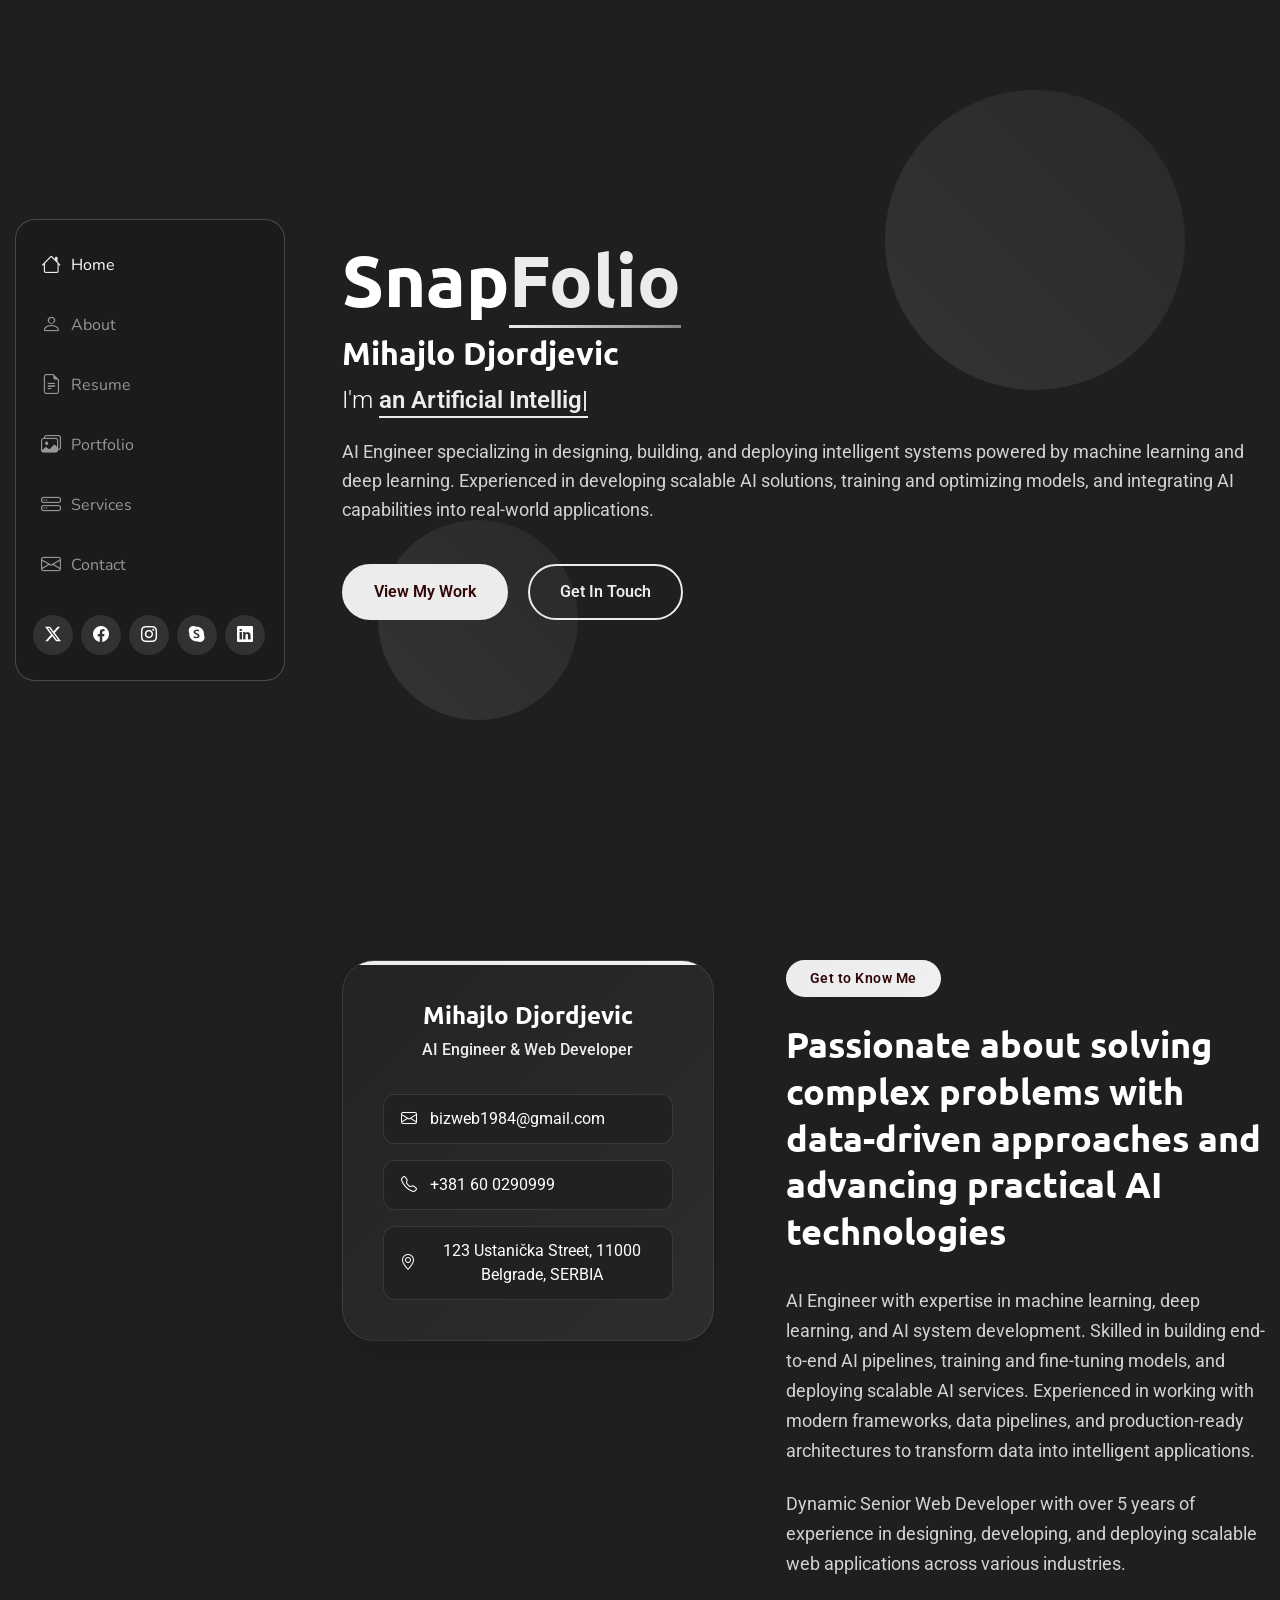
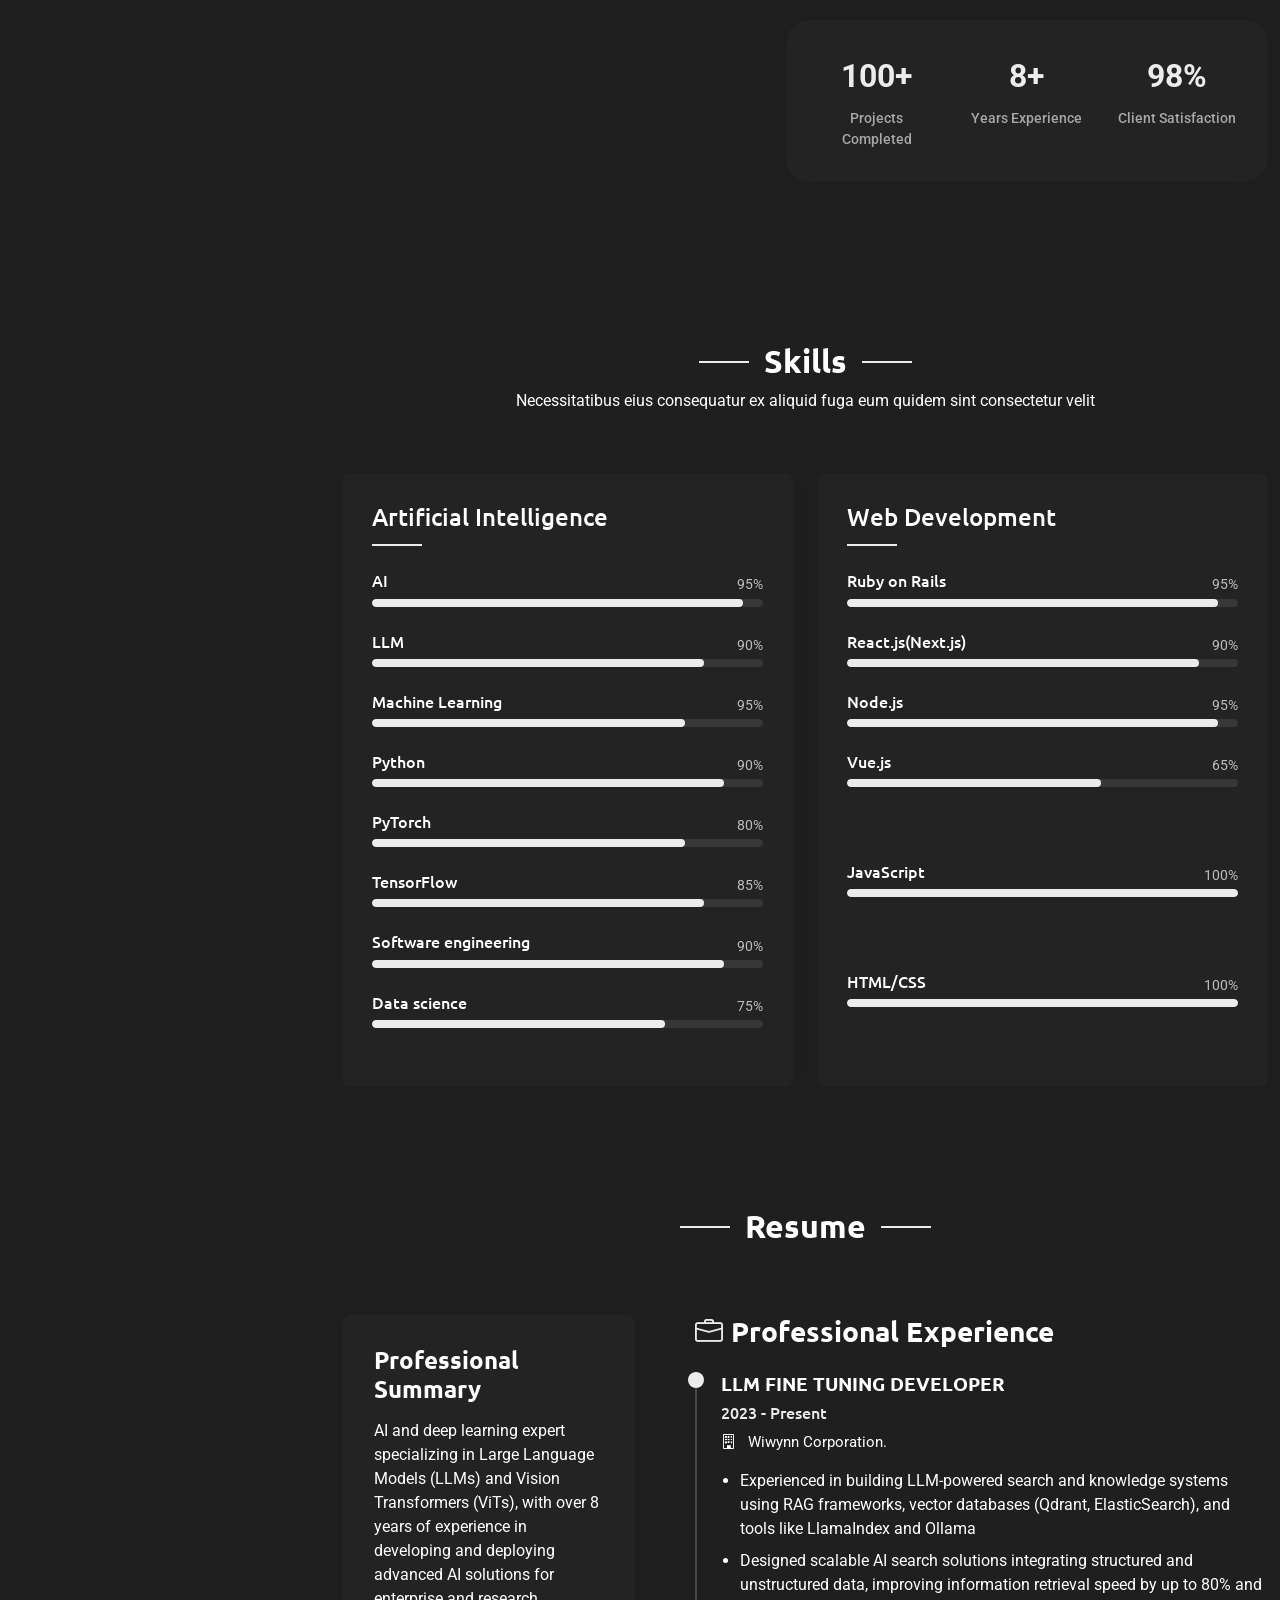
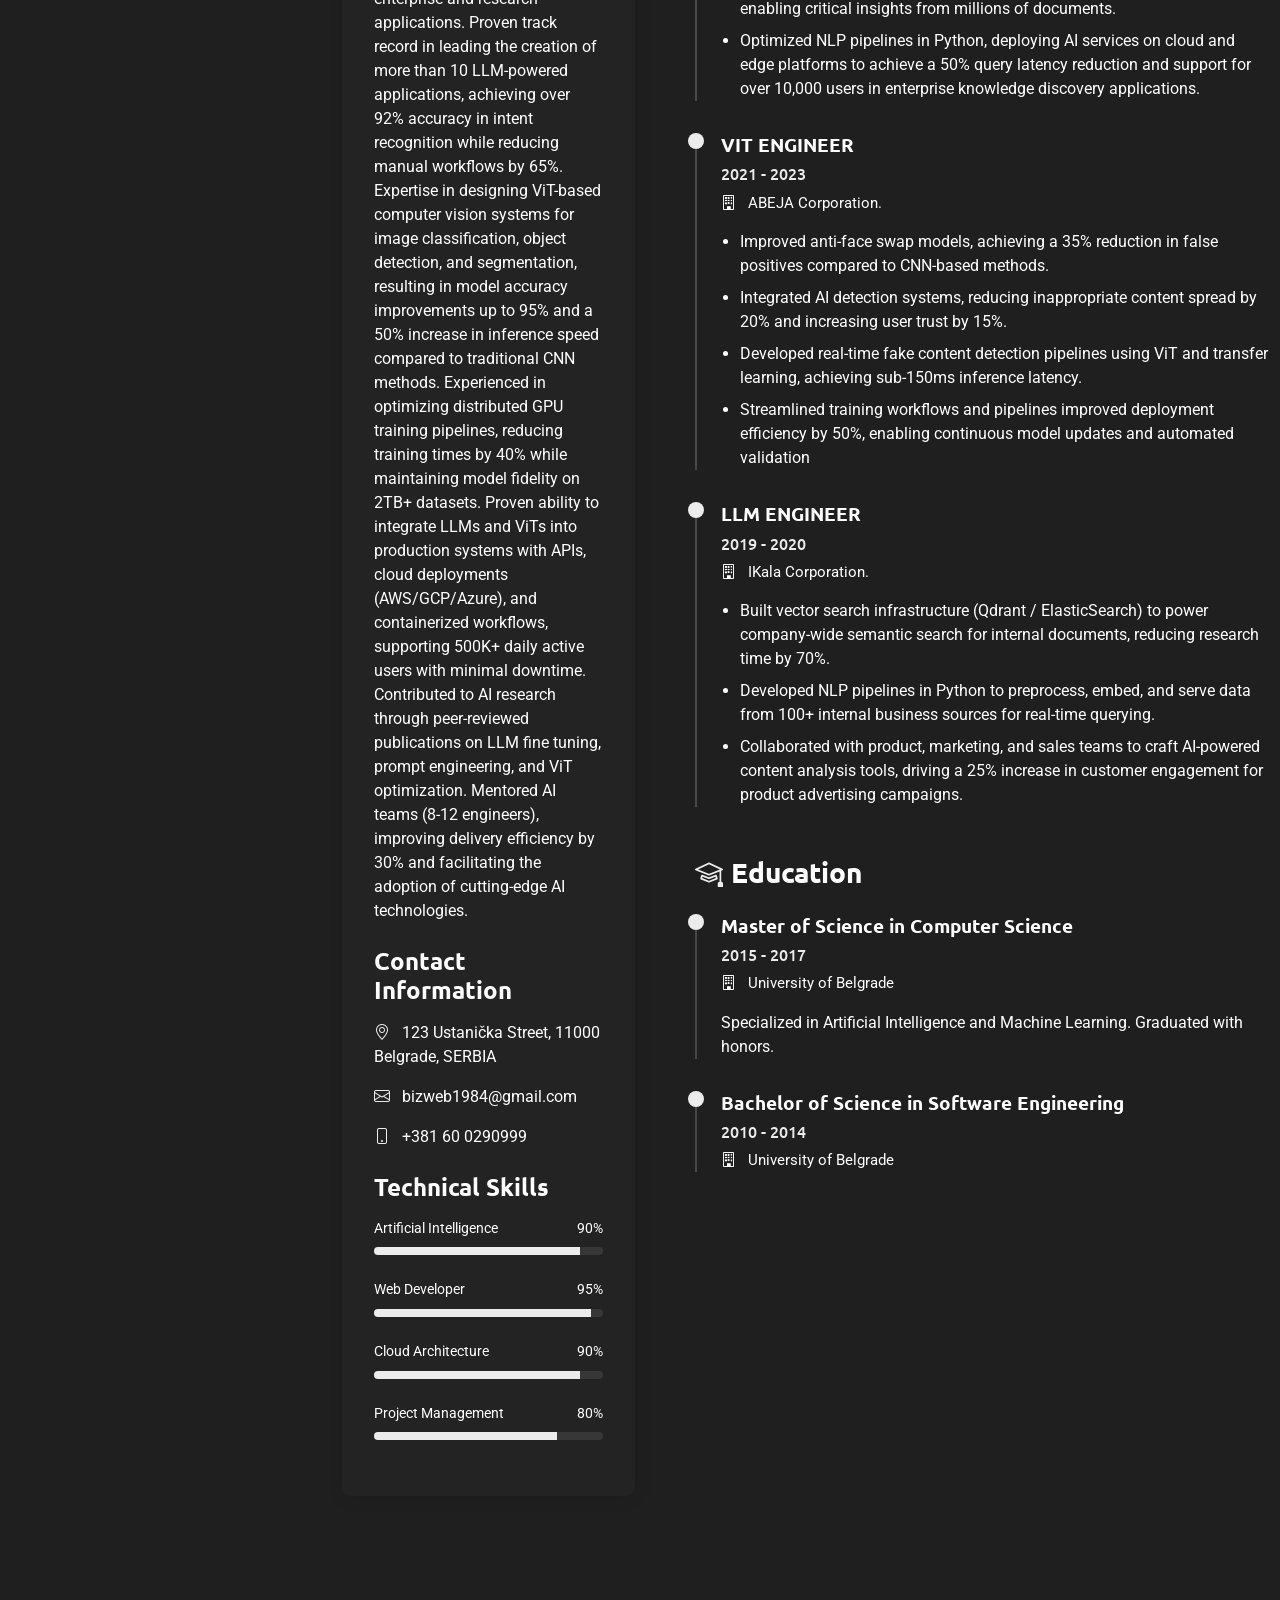
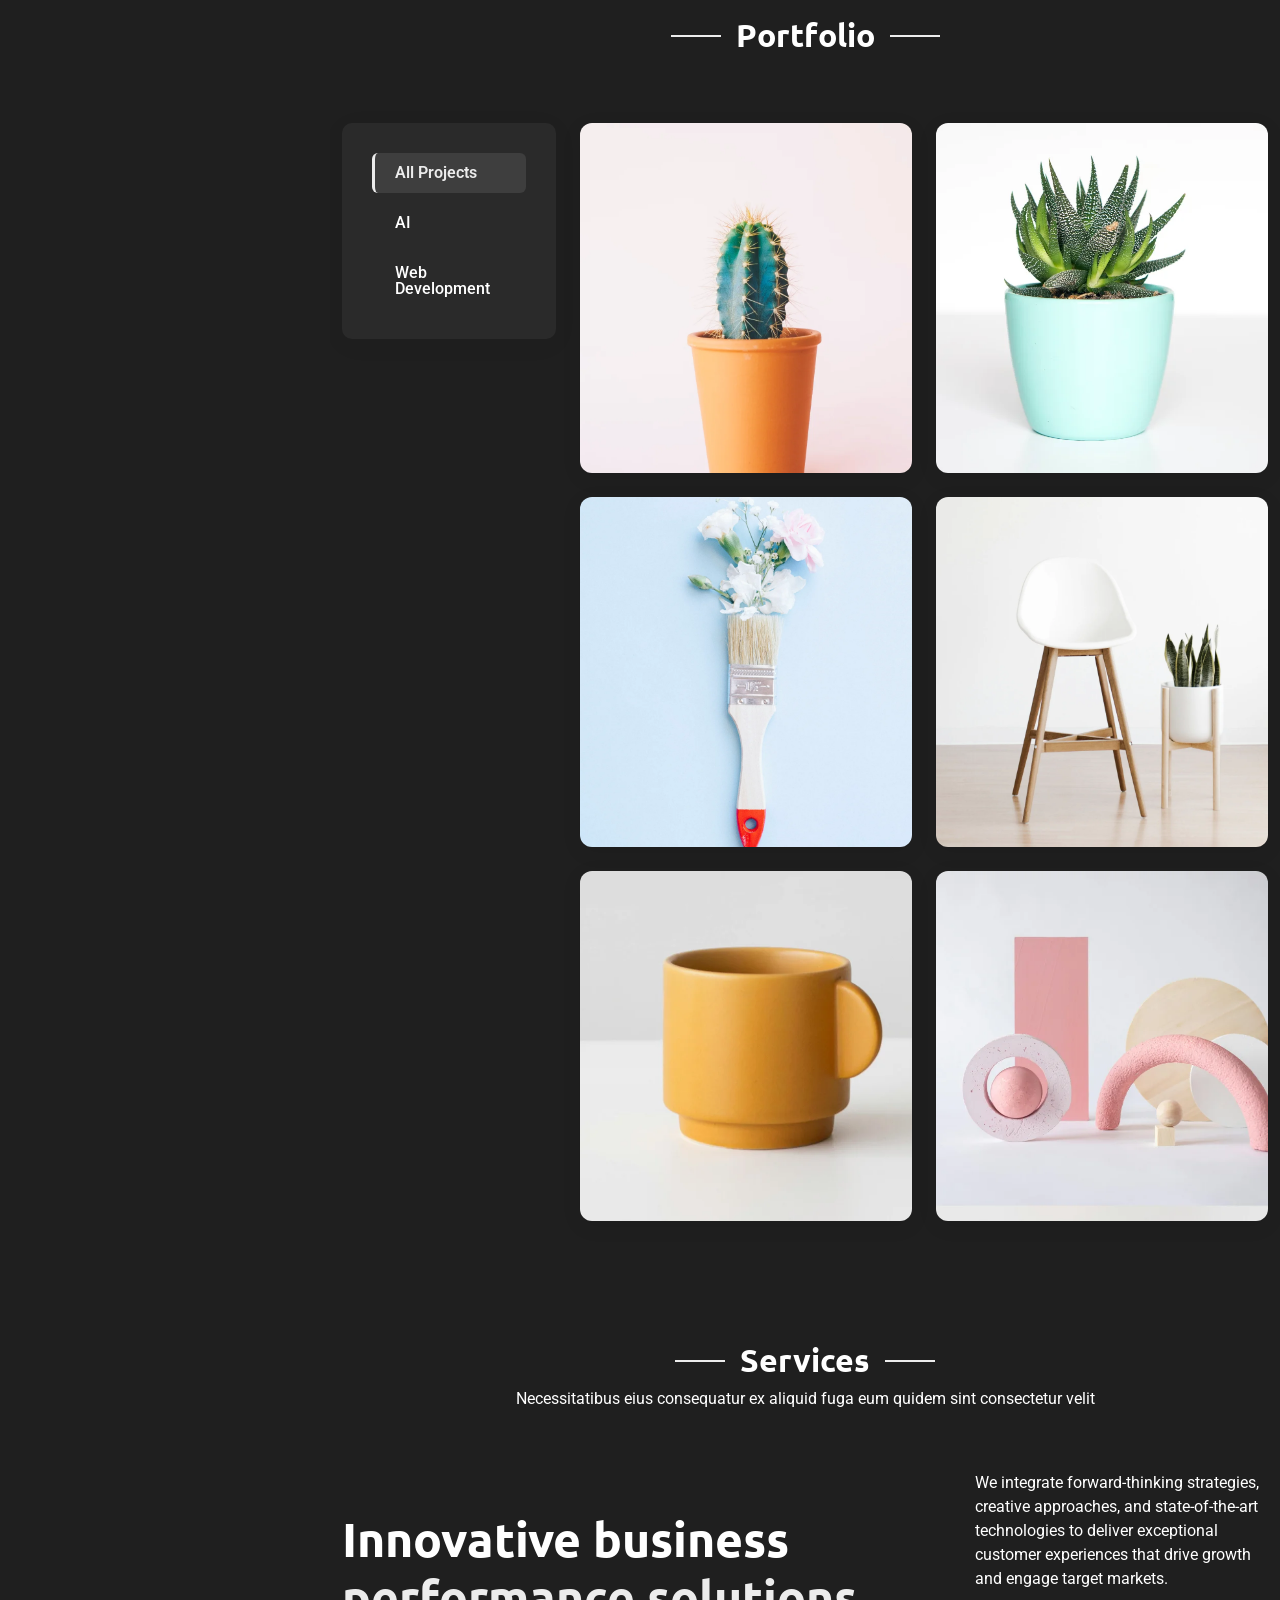
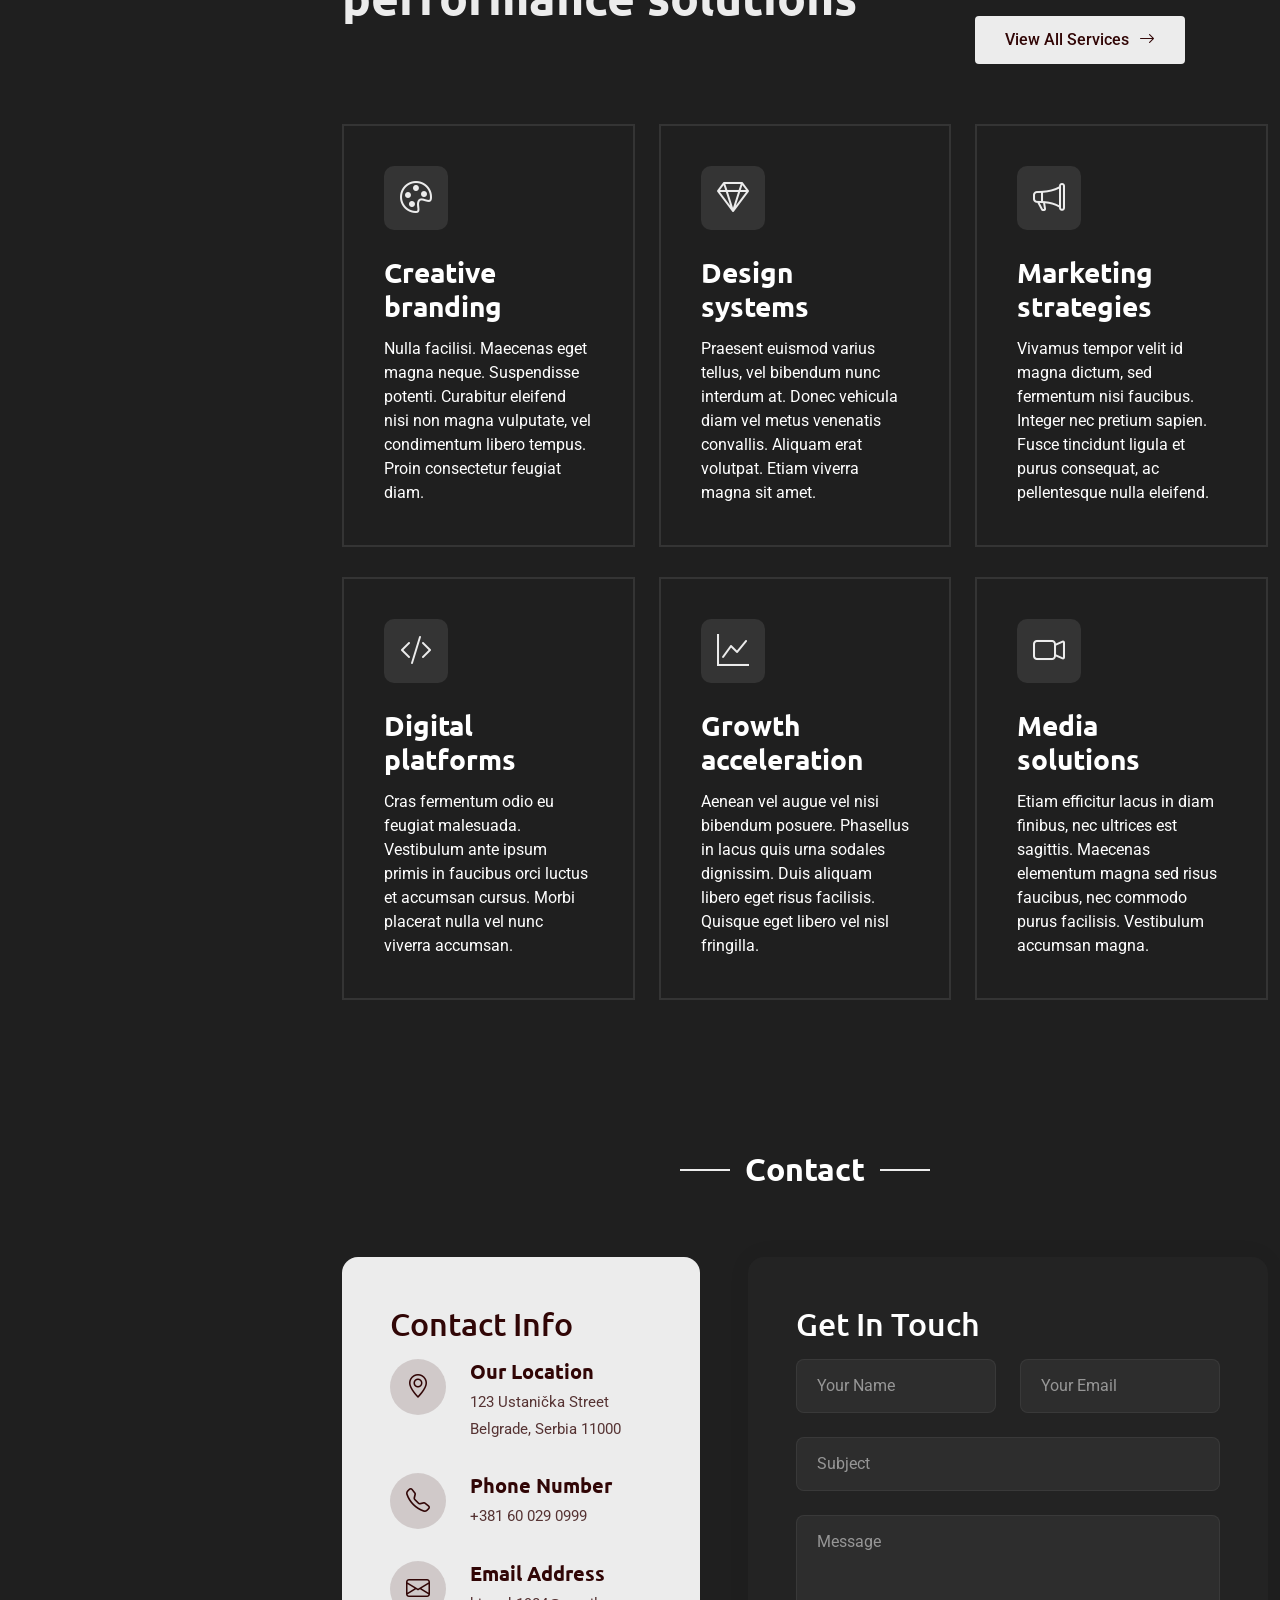
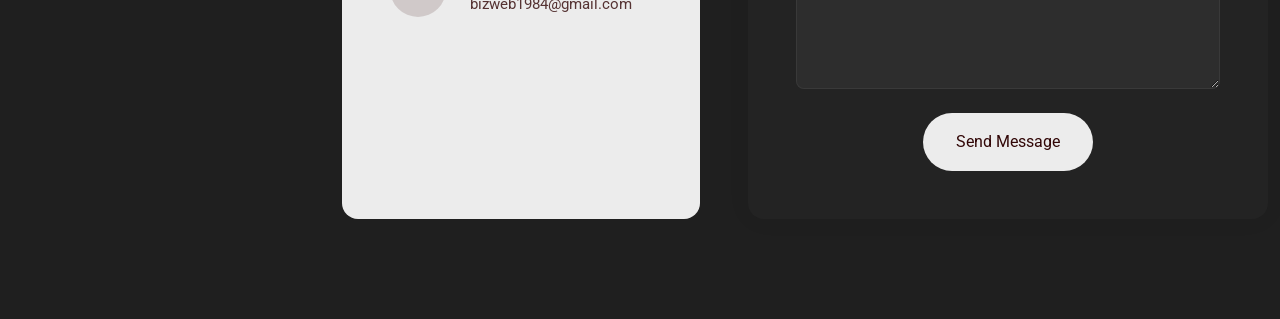
==== commit a0aa1845: "Add skill sets in skills section5" ====
--- a/index.html
+++ b/index.html
@@ -1059,7 +1059,7 @@
       <!-- Section Title -->
       <div class="container section-title" data-aos="fade-up">
         <h2>Contact</h2>
-        <p>Necessitatibus eius consequatur ex aliquid fuga eum quidem sint consectetur velit</p>
+        <!-- <p>Necessitatibus eius consequatur ex aliquid fuga eum quidem sint consectetur velit</p> -->
       </div><!-- End Section Title -->
 
       <div class="container">
@@ -1150,7 +1150,7 @@
 
   <footer id="footer" class="footer position-relative">
 
-    <div class="container">
+    <div class="container" style="display: none;">
       <div class="copyright text-center ">
         <p>© <span>Copyright</span> <strong class="px-1 sitename">iPortfolio</strong> <span>All Rights Reserved</span></p>
       </div>
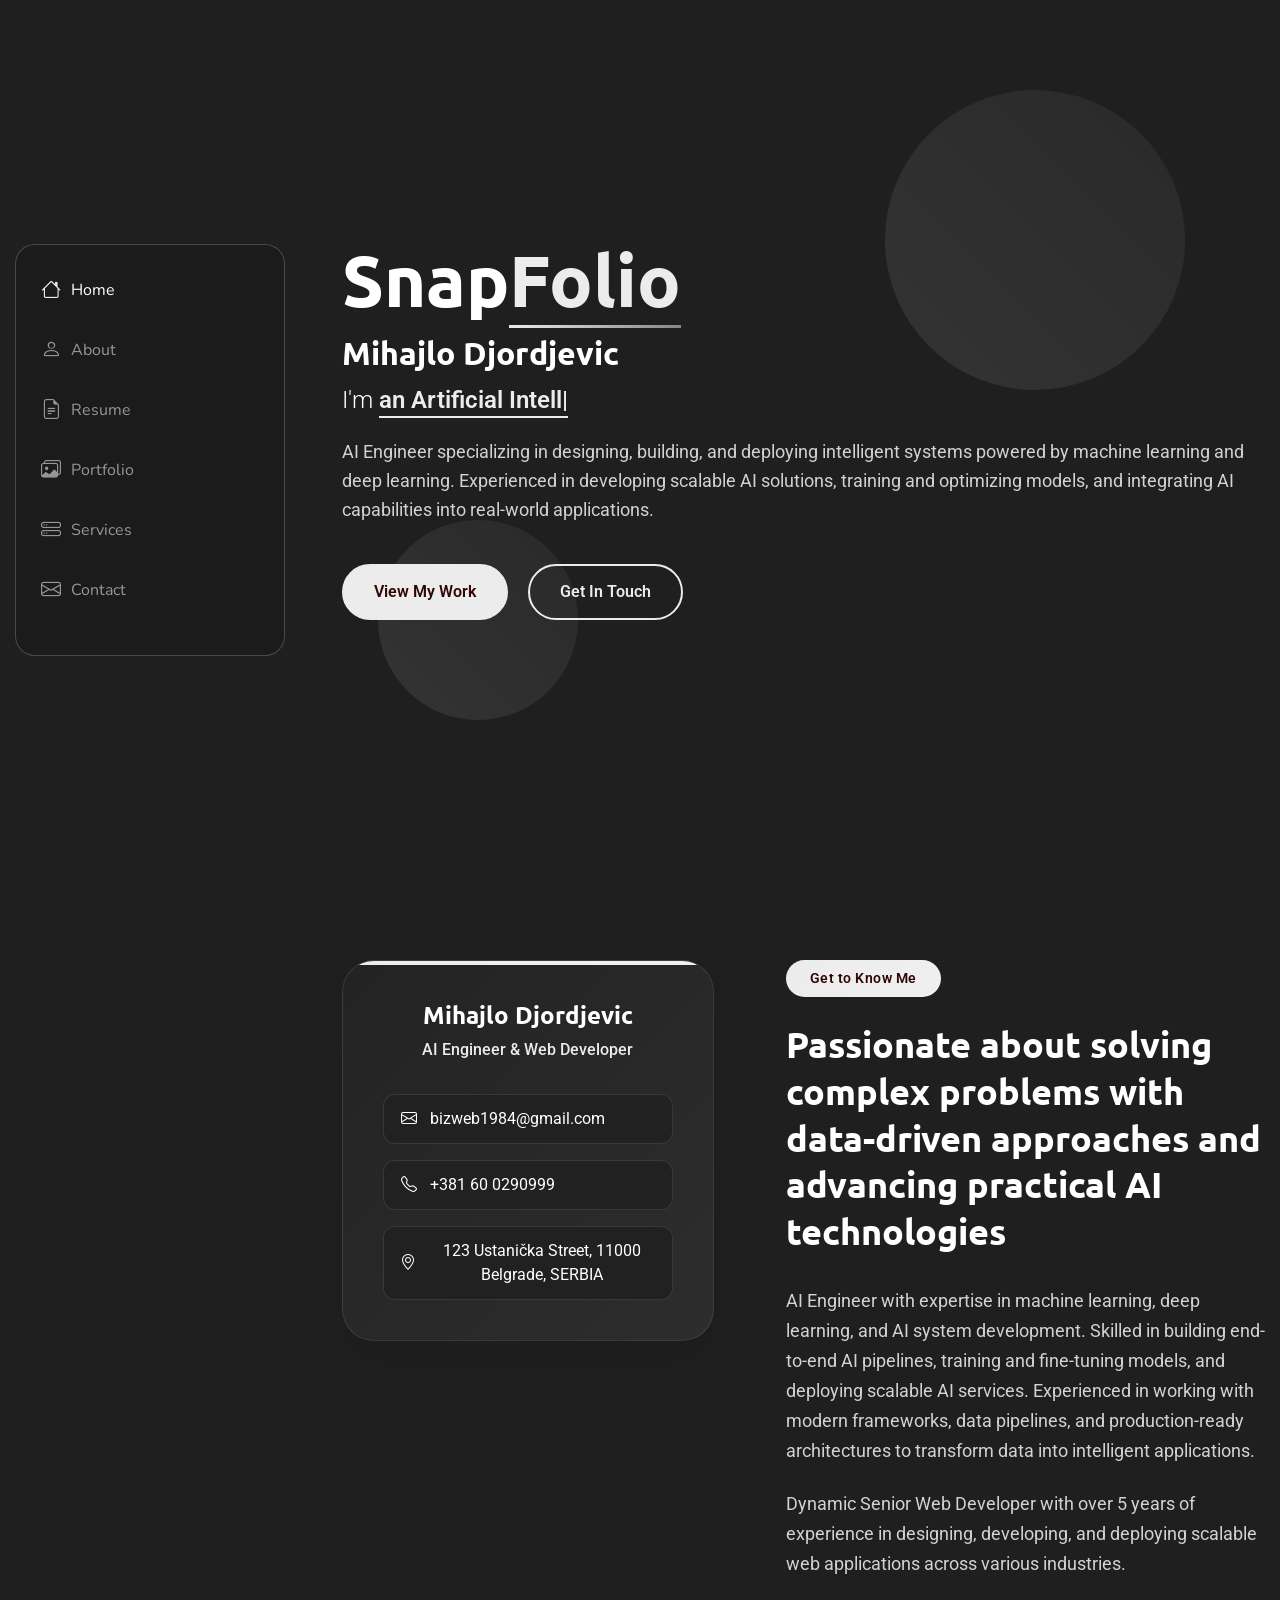
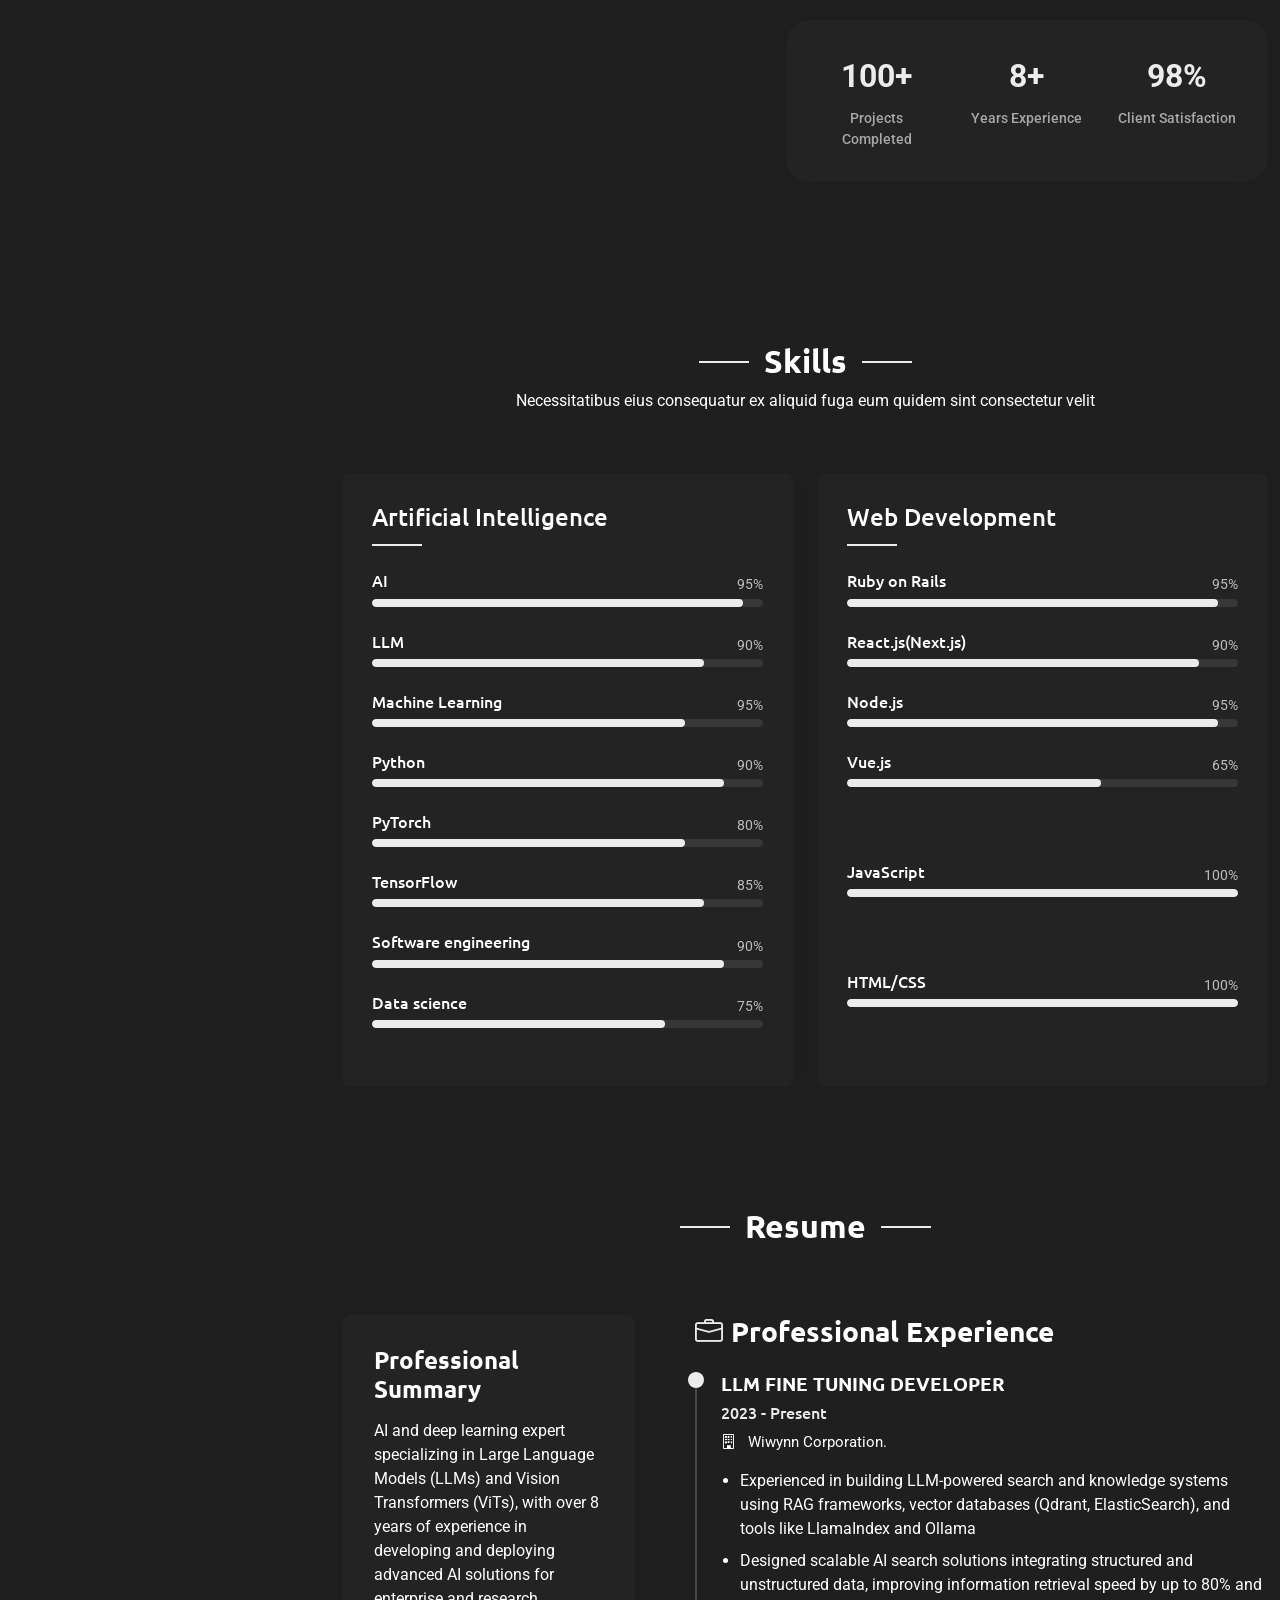
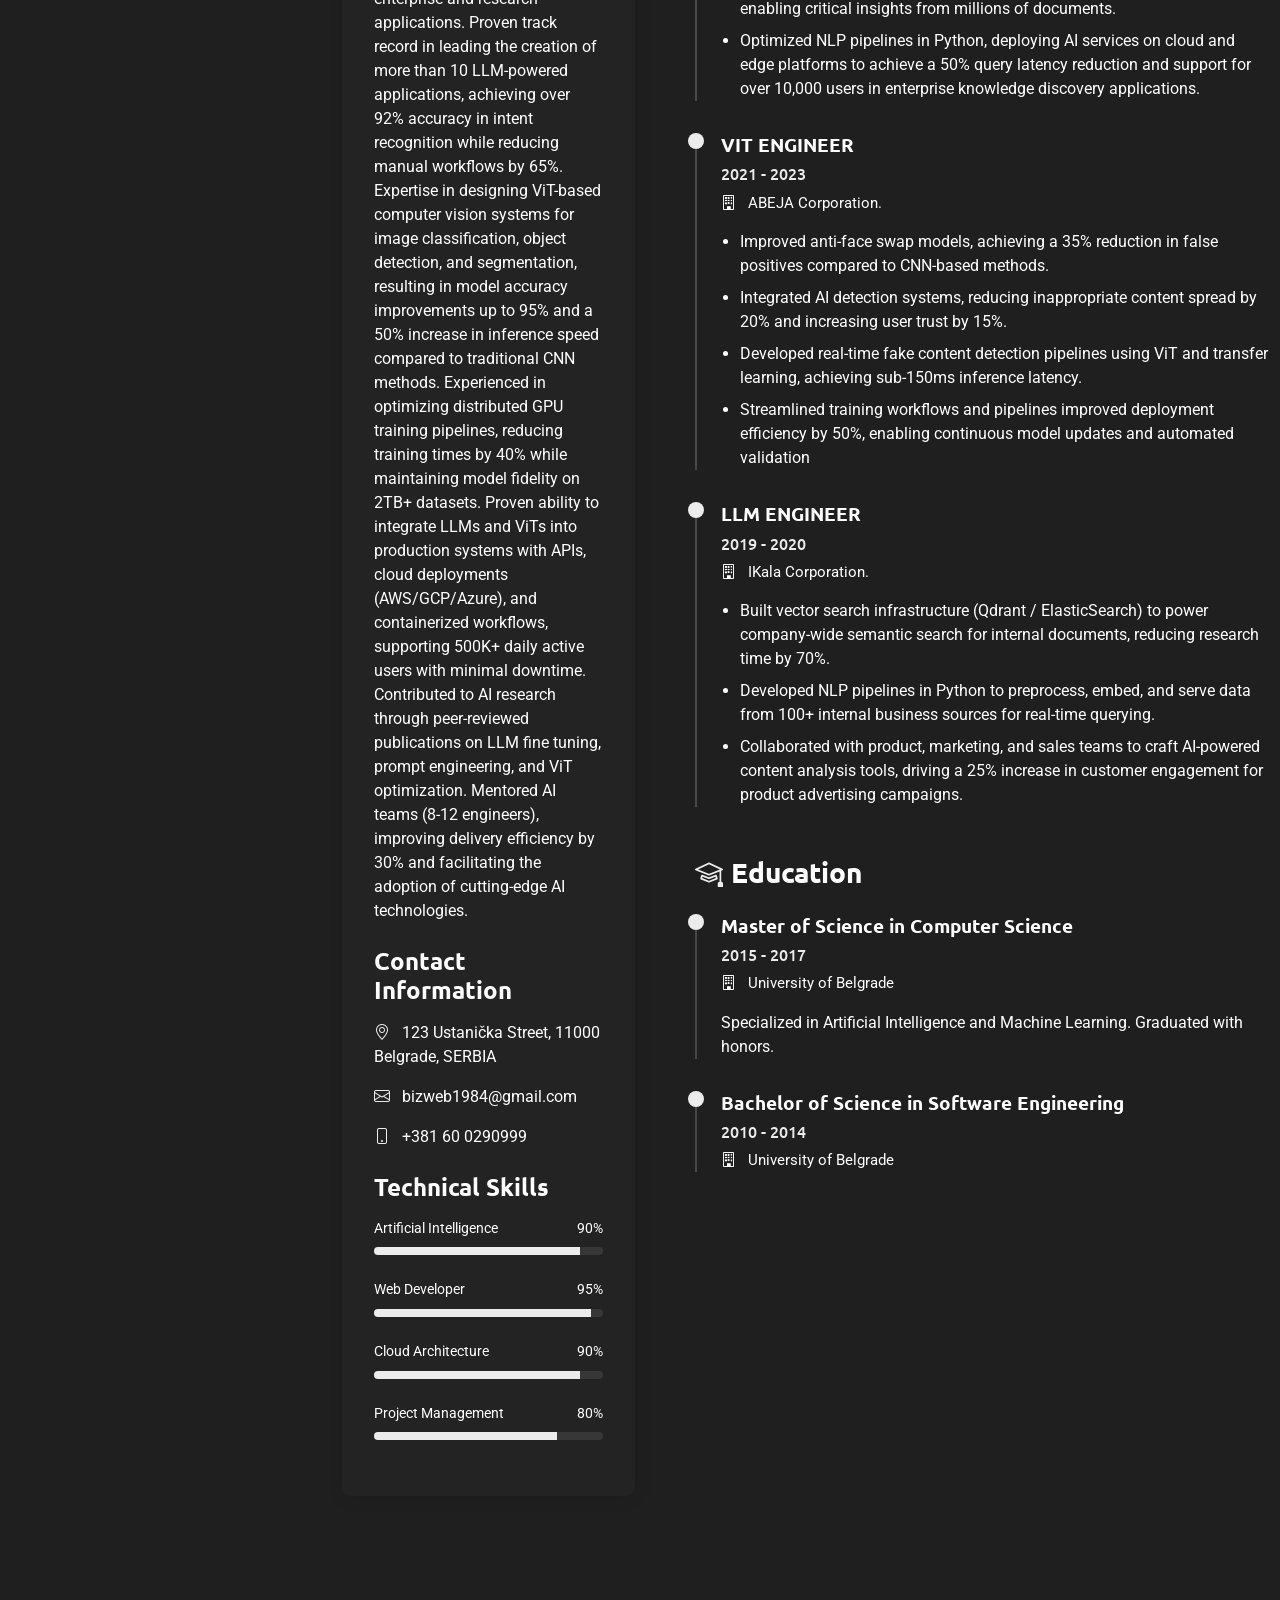
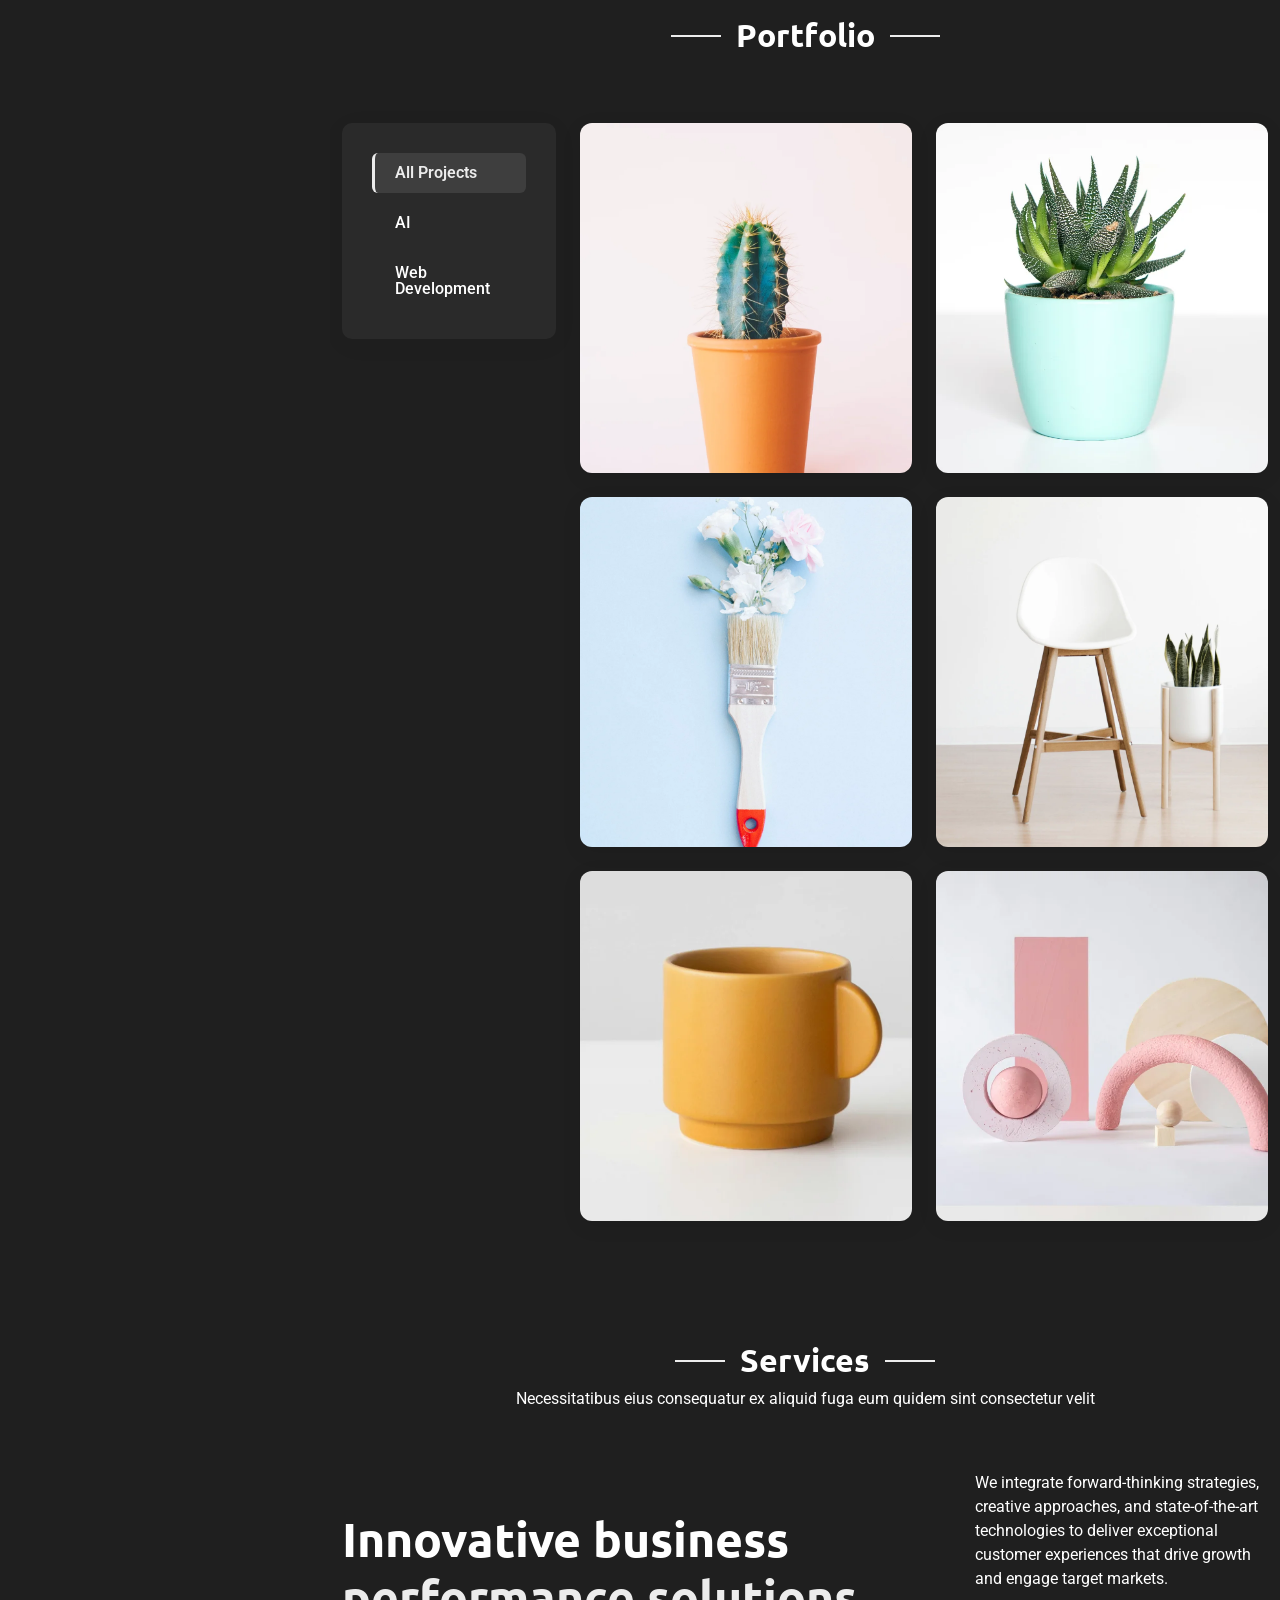
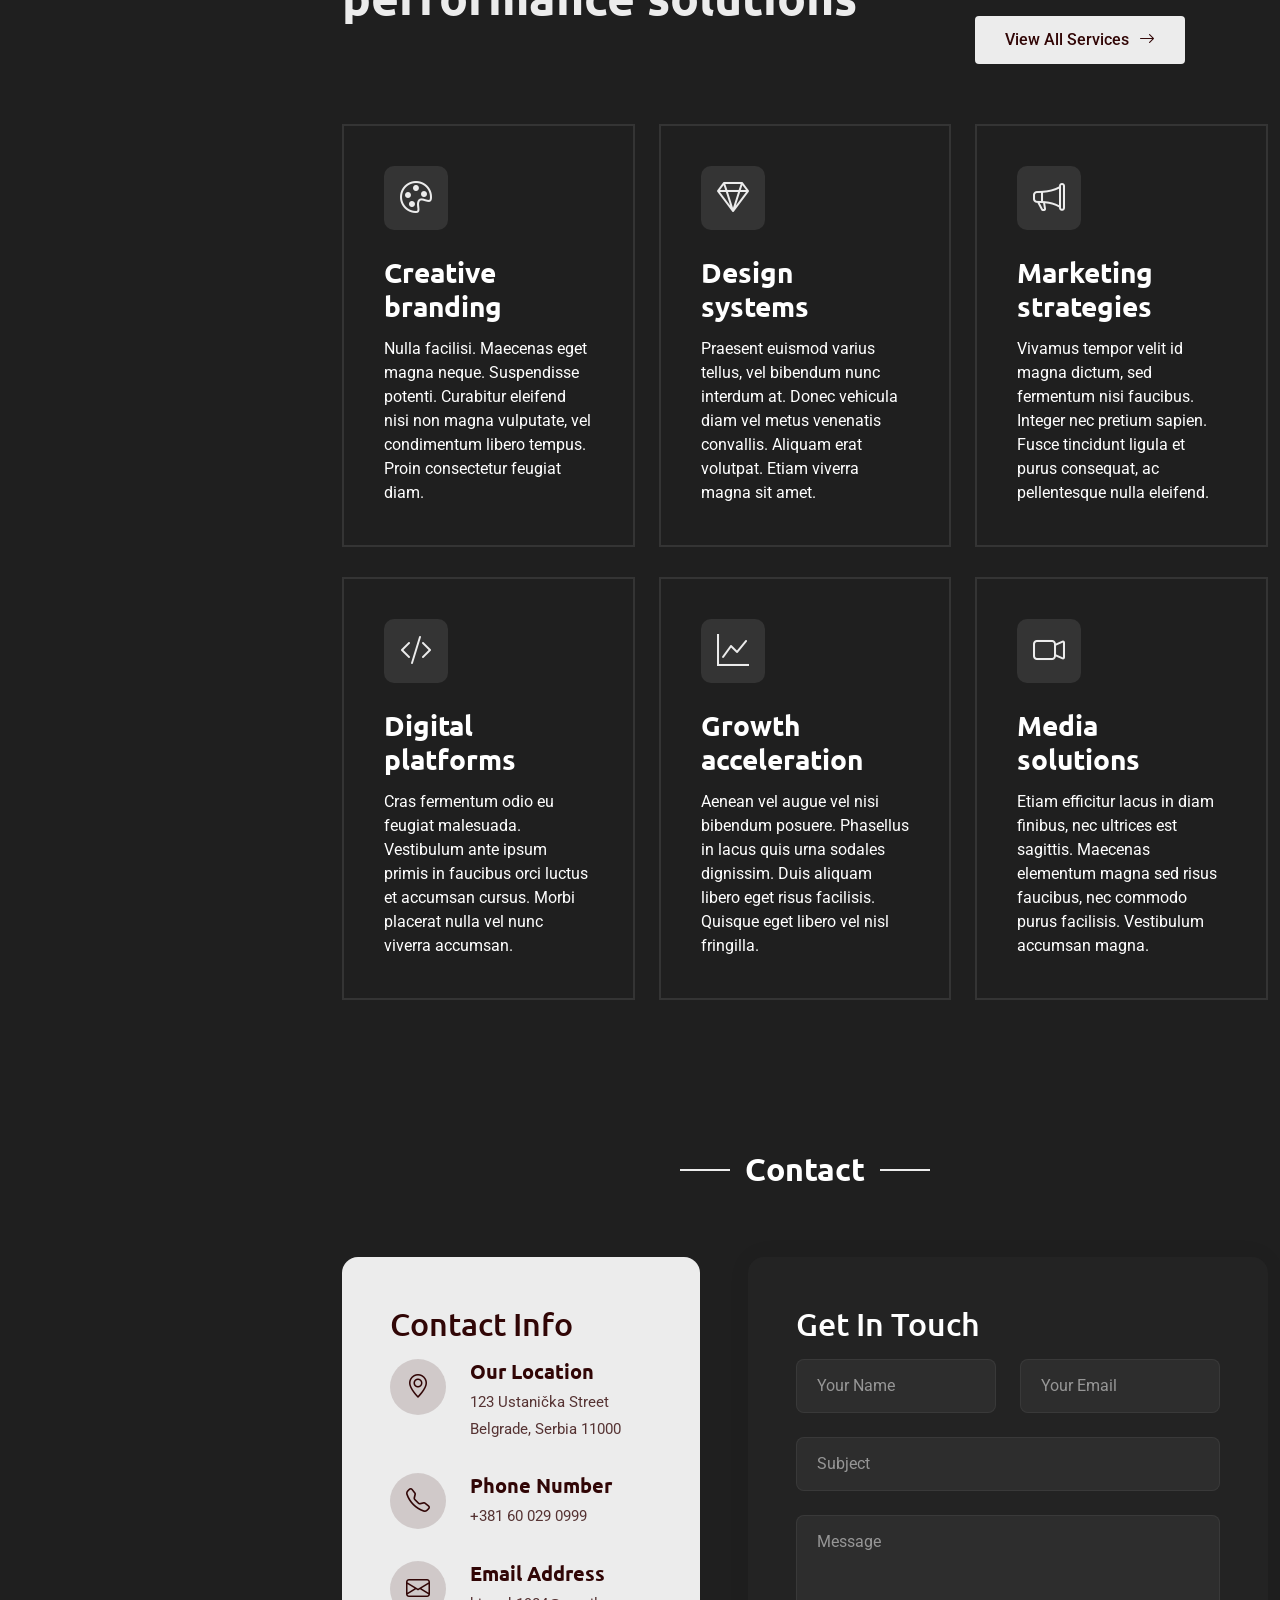
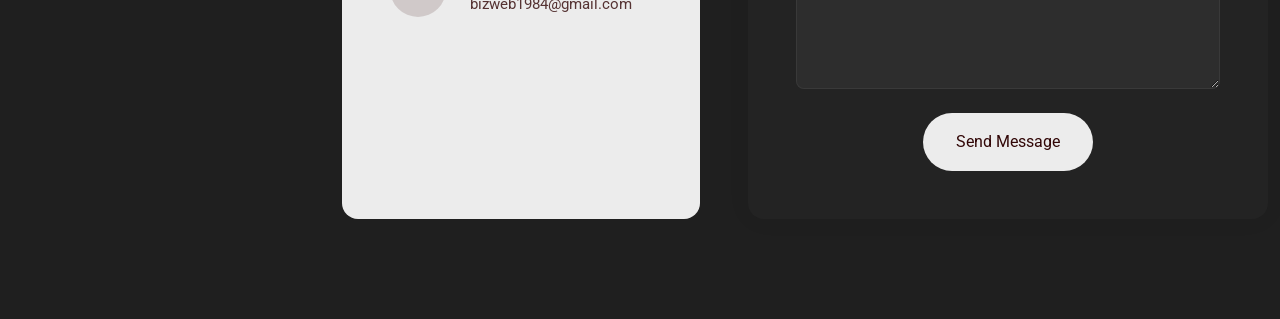
==== commit 1bfb0017: "Add skill sets in skills section6" ====
--- a/index.html
+++ b/index.html
@@ -70,7 +70,7 @@
         </ul>
       </nav>
 
-      <div class="social-links text-center">
+      <div class="social-links text-center" style="display: none;">
         <a href="#" class="twitter"><i class="bi bi-twitter-x"></i></a>
         <a href="#" class="facebook"><i class="bi bi-facebook"></i></a>
         <a href="#" class="instagram"><i class="bi bi-instagram"></i></a>
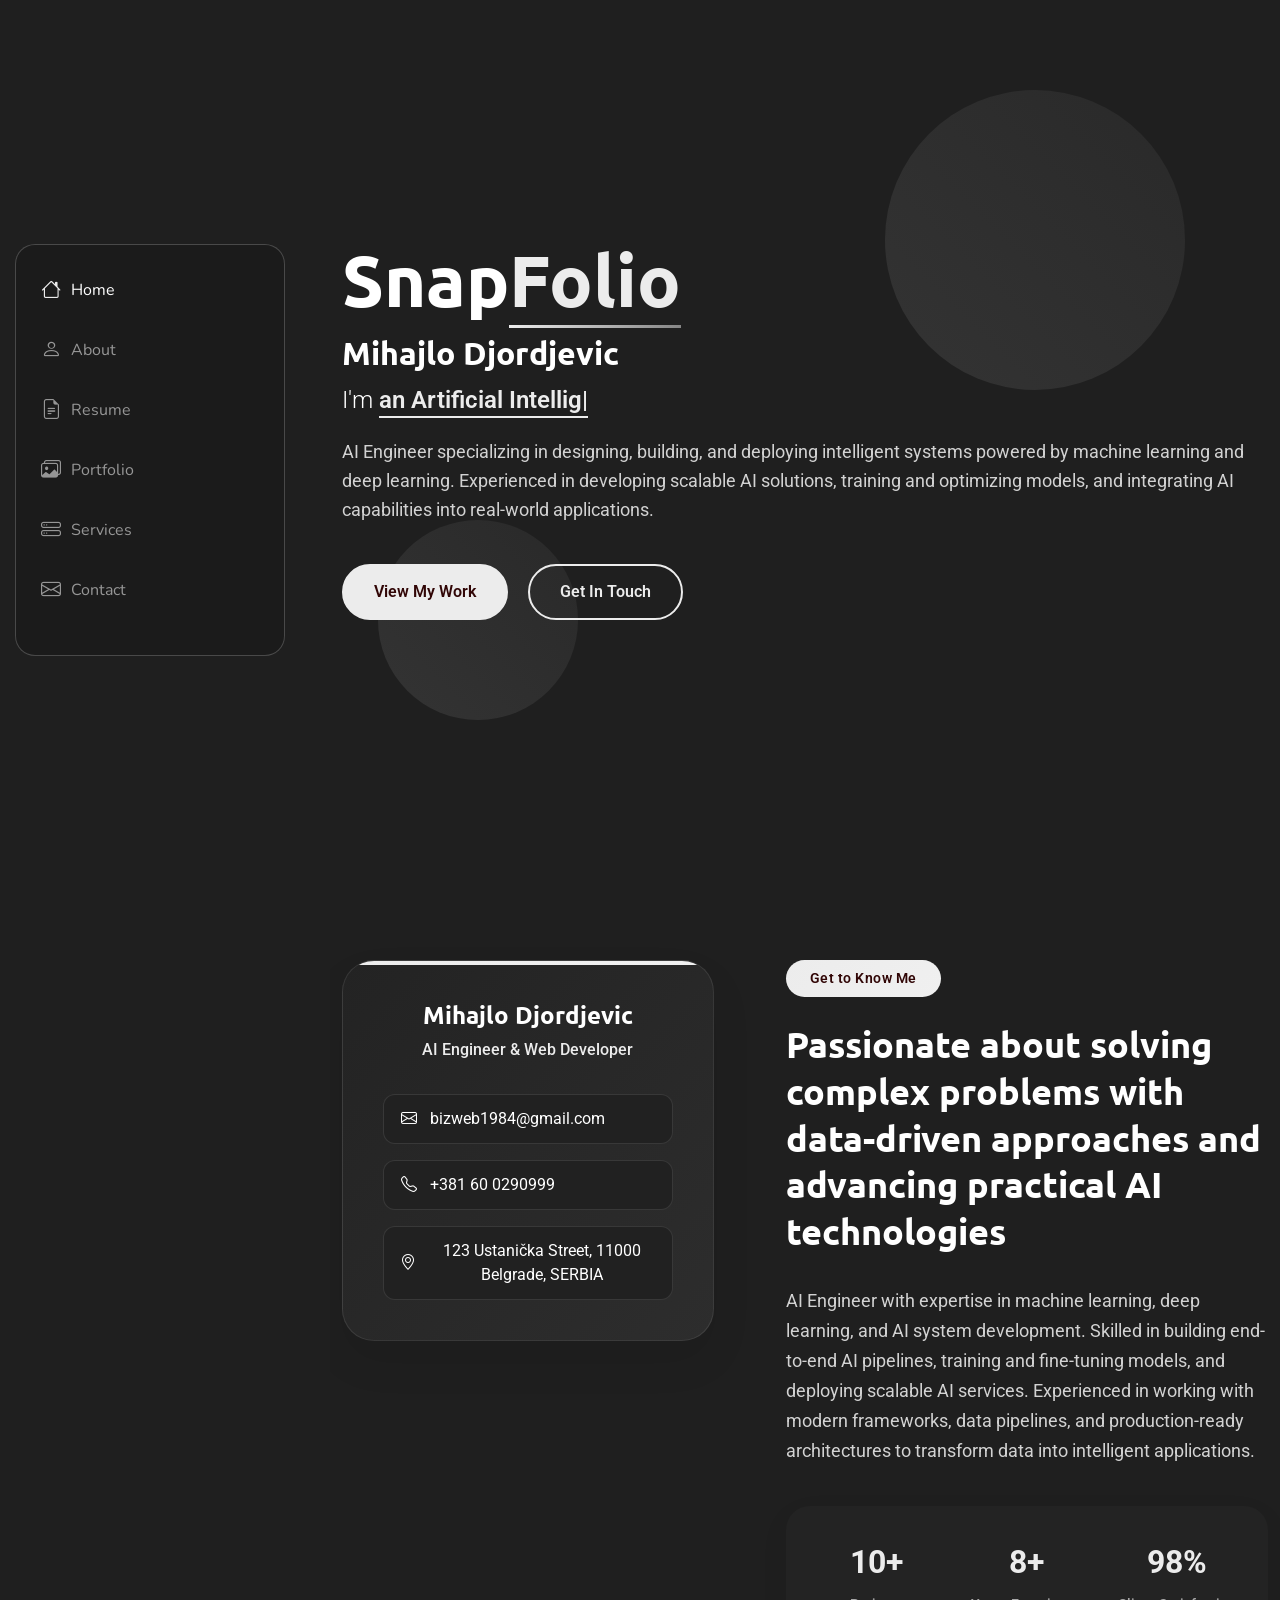
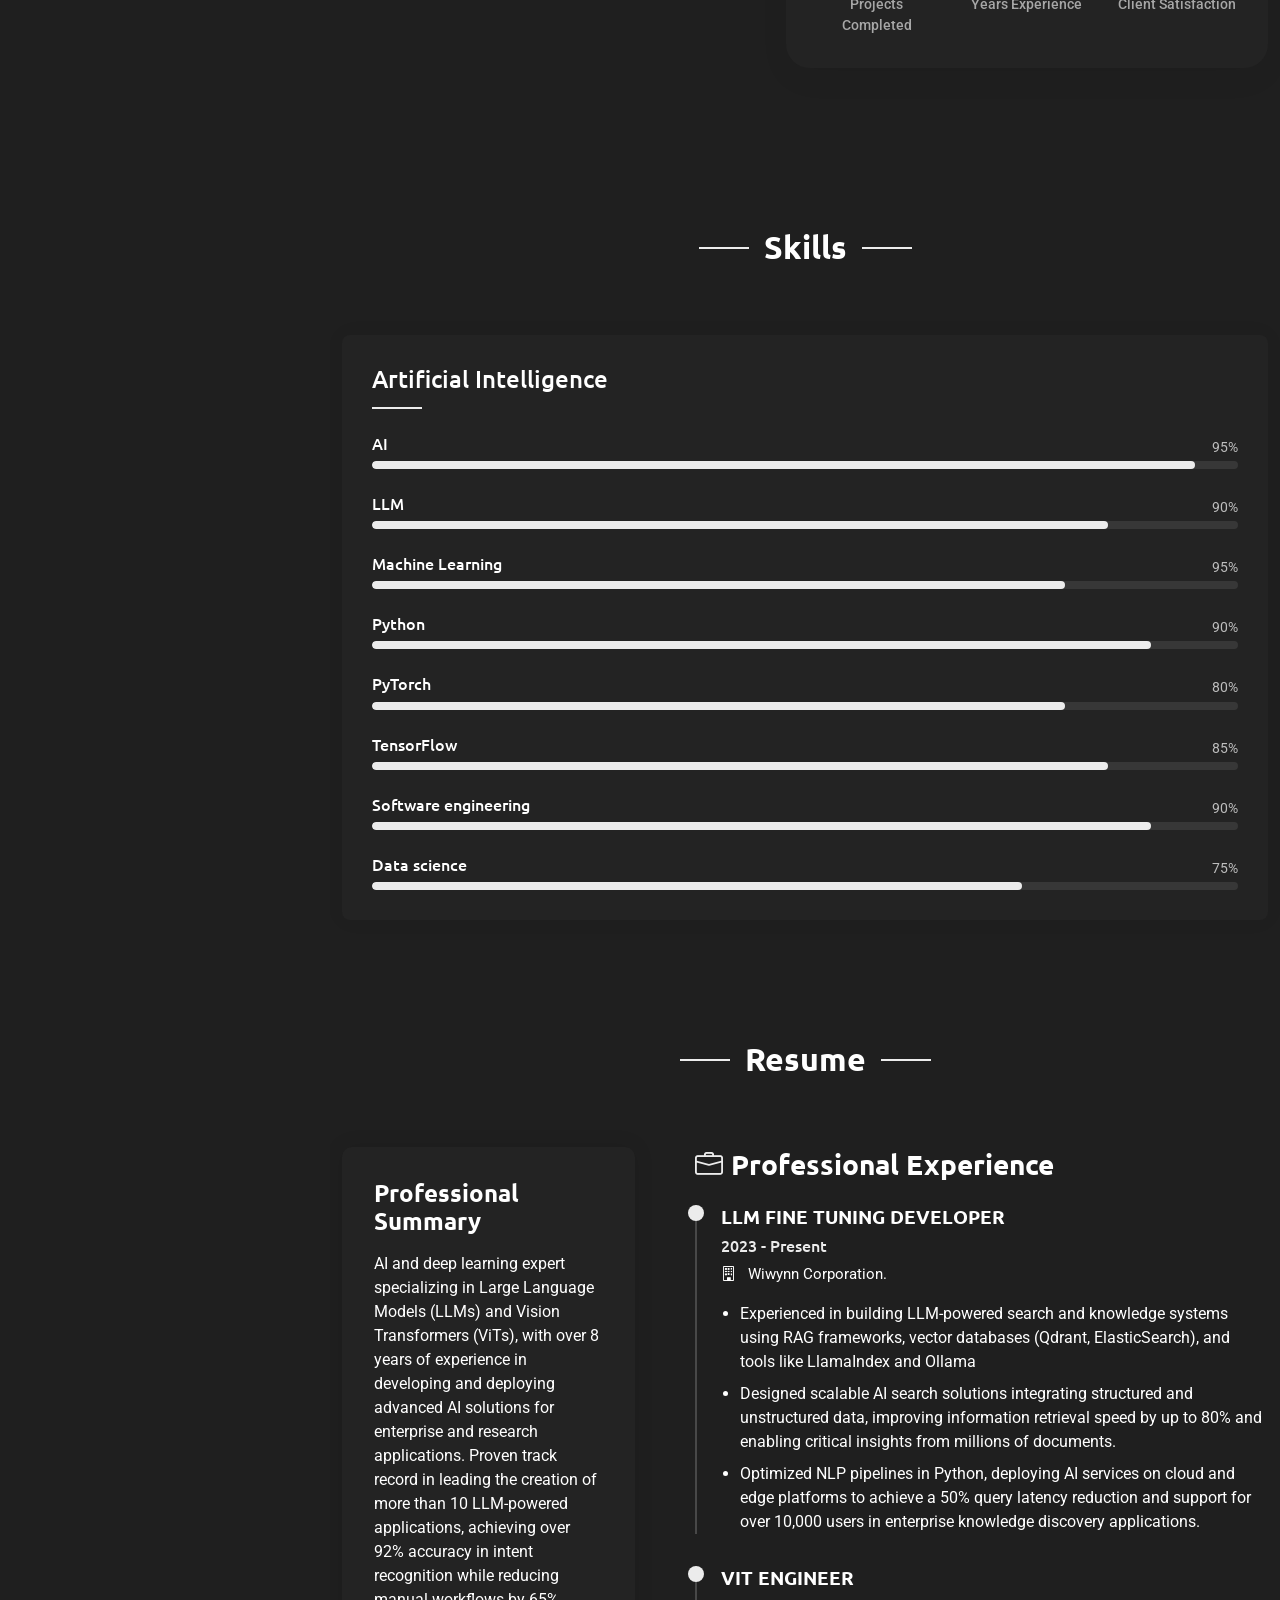
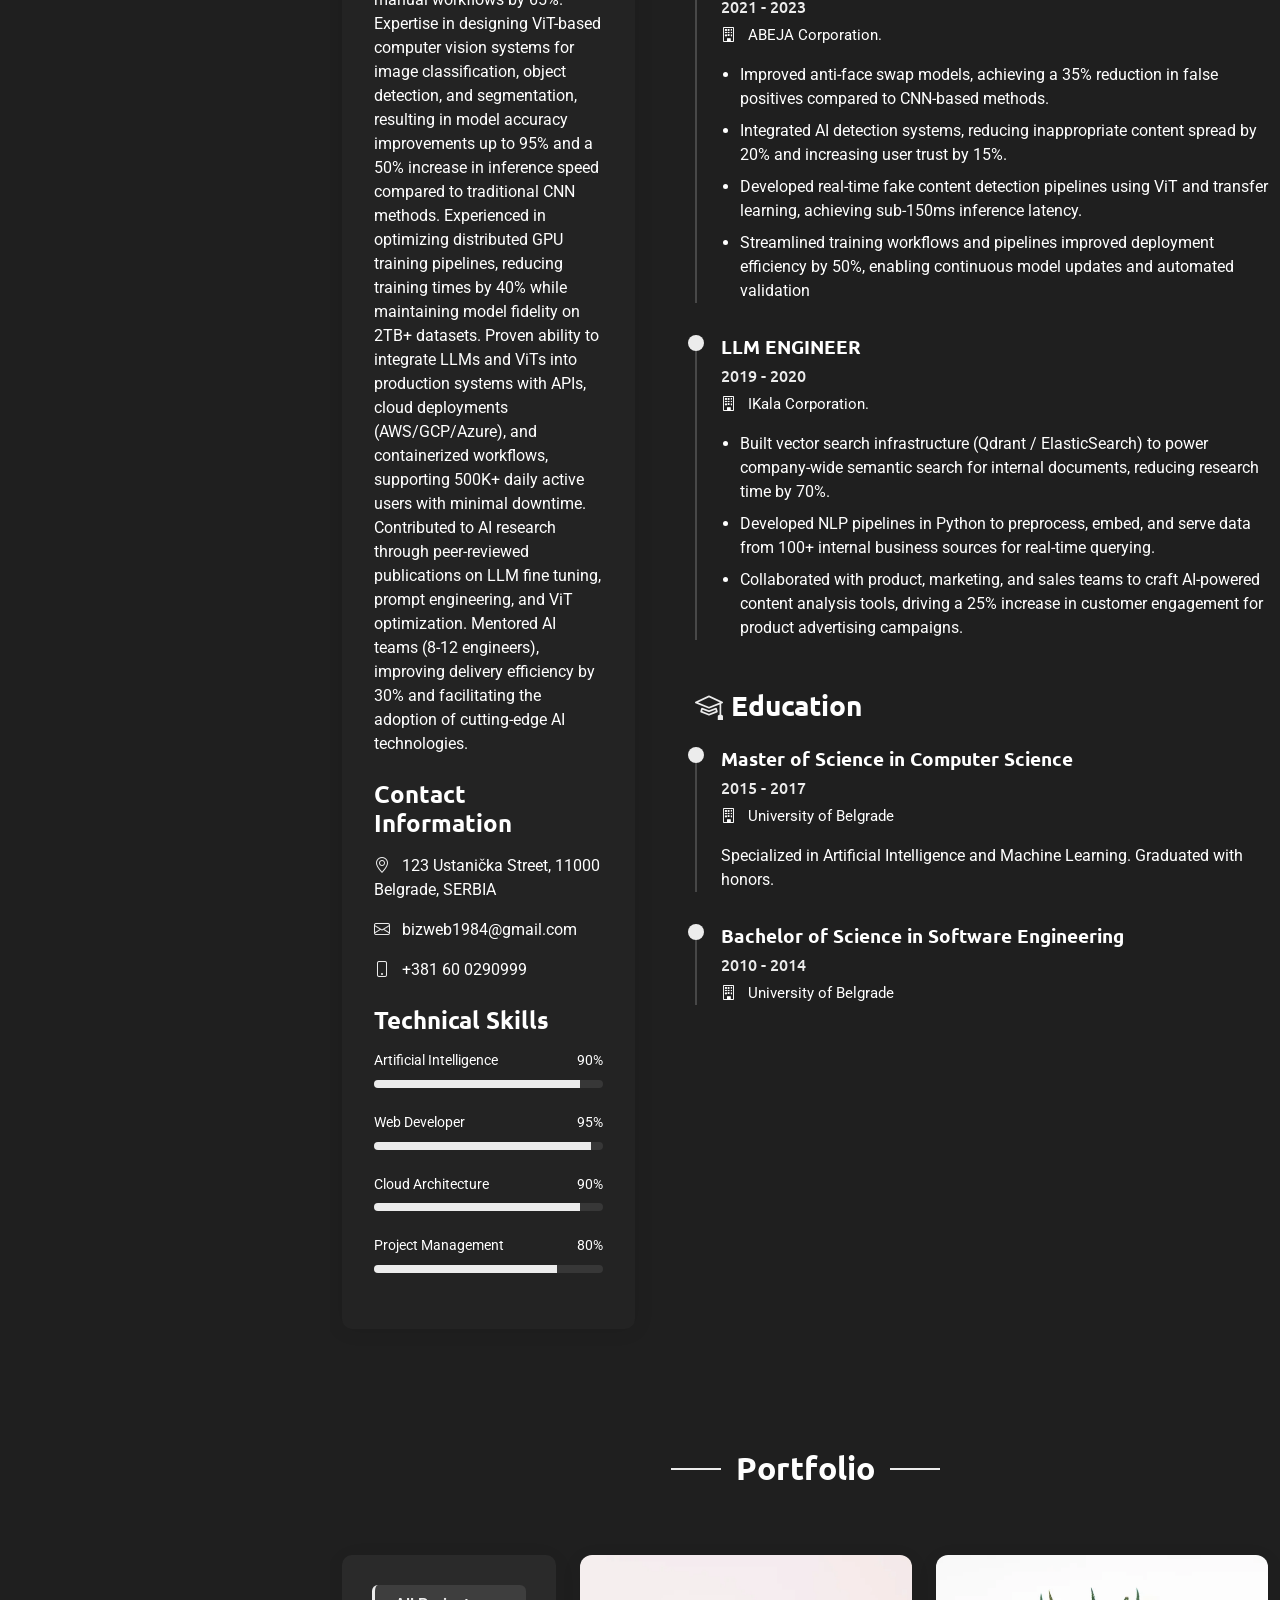
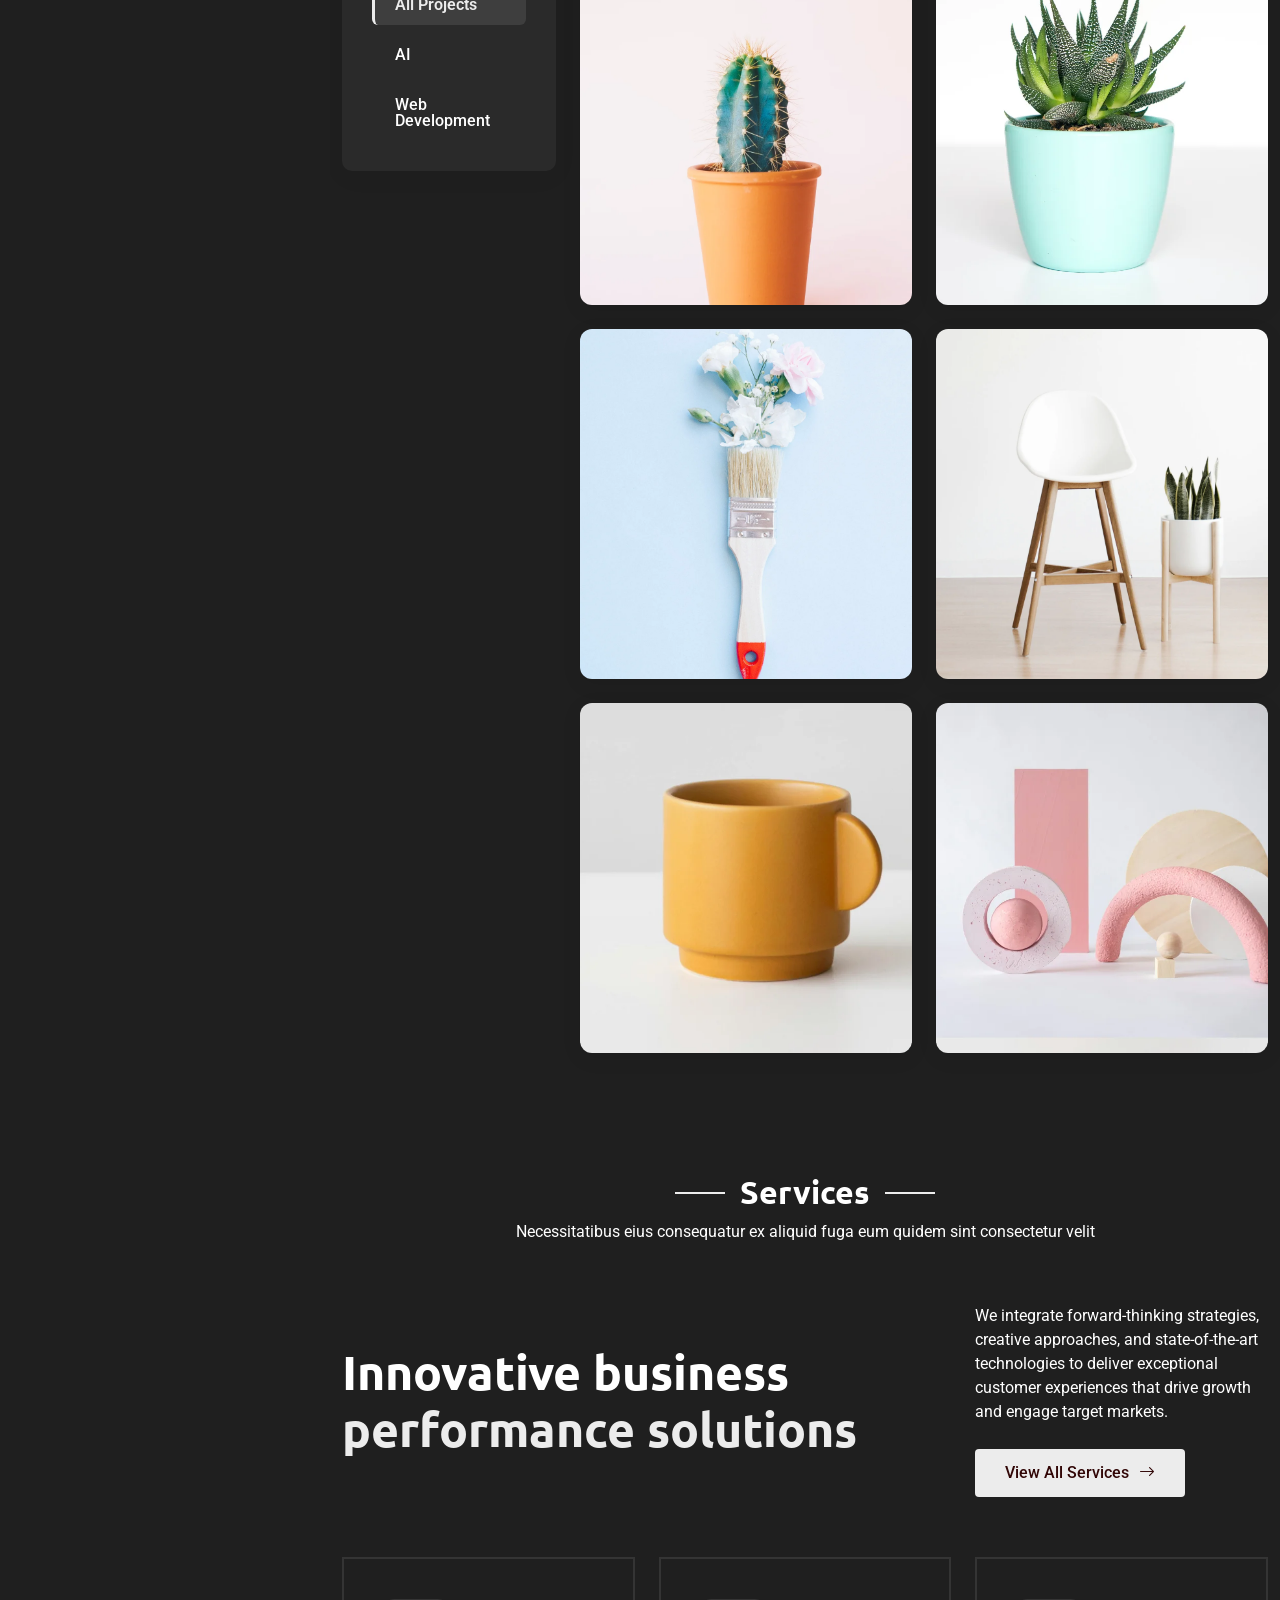
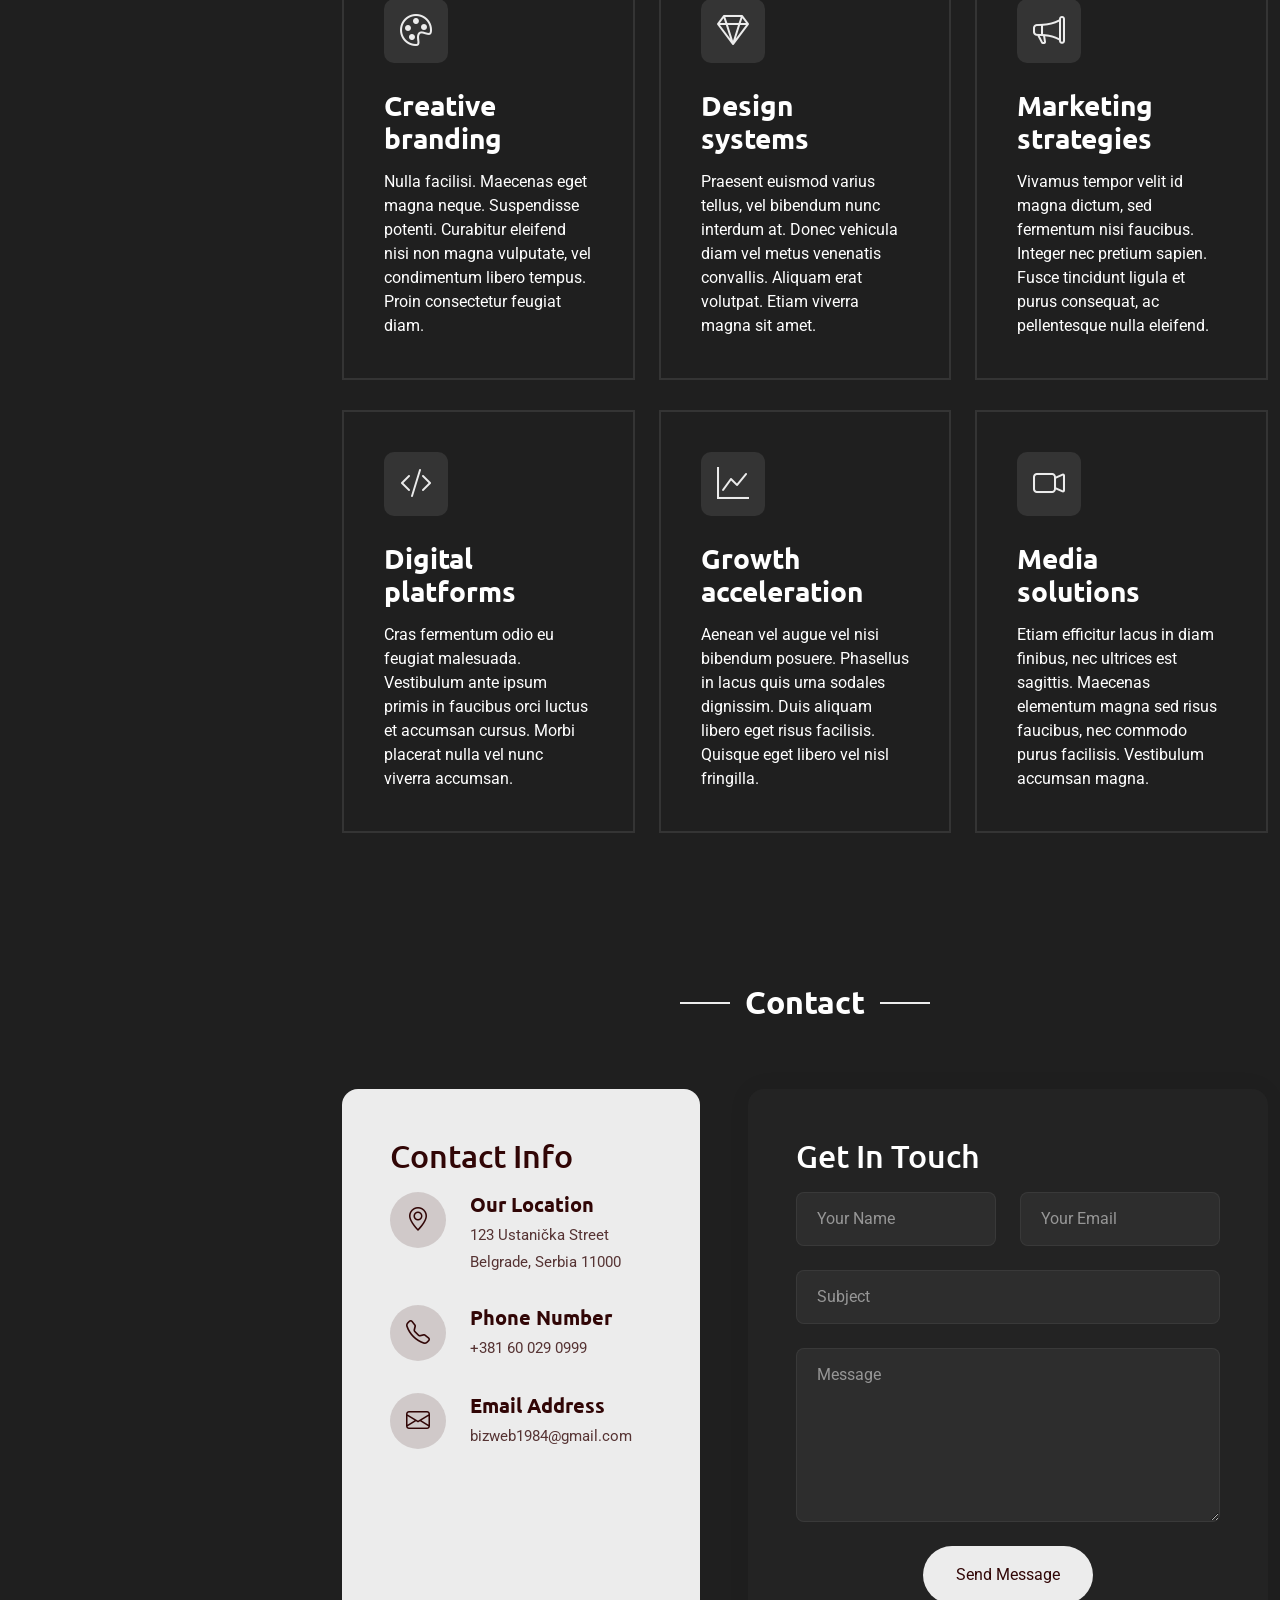
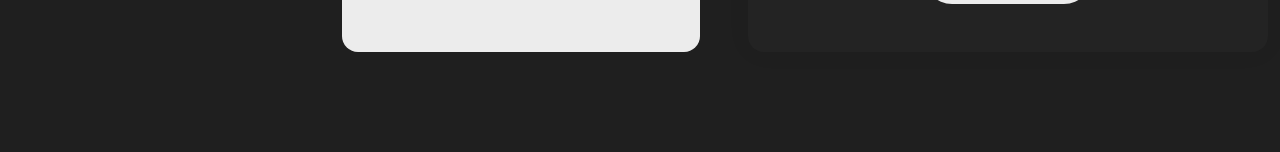
==== commit b4e5eb77: "Add skill sets in skills section7" ====
--- a/index.html
+++ b/index.html
@@ -101,7 +101,7 @@
               <div class="hero-text">
                 <h1>Snap<span class="accent-text">Folio</span></h1>
                 <h2>Mihajlo Djordjevic</h2>
-                <p class="lead">I'm <span class="typed" data-typed-items="an Artificial Intelligence Engineer,a Senior Web Developer"></span></p>
+                <p class="lead">I'm <span class="typed" data-typed-items="an Artificial Intelligence Engineer"></span></p>
                 <p class="description">AI Engineer specializing in designing, building, and deploying intelligent systems powered by machine learning and deep learning. Experienced in developing scalable AI solutions, training and optimizing models, and integrating AI capabilities into real-world applications.</p>
 
                 <div class="hero-actions">
@@ -182,12 +182,12 @@
               <div class="description">
                 <p>AI Engineer with expertise in machine learning, deep learning, and AI system development. Skilled in building end-to-end AI pipelines, training and fine-tuning models, and deploying scalable AI services. Experienced in working with modern frameworks, data pipelines, and production-ready architectures to transform data into intelligent applications.</p>
 
-                <p>Dynamic Senior Web Developer with over 5 years of experience in designing, developing, and deploying scalable web applications across various industries.</p>
+                <!-- <p>Dynamic Senior Web Developer with over 5 years of experience in designing, developing, and deploying scalable web applications across various industries.</p> -->
               </div>
 
               <div class="stats-grid">
                 <div class="stat-item">
-                  <div class="stat-number">100+</div>
+                  <div class="stat-number">10+</div>
                   <div class="stat-label">Projects Completed</div>
                 </div>
                 <div class="stat-item">
@@ -294,13 +294,13 @@
       <!-- Section Title -->
       <div class="container section-title" data-aos="fade-up">
         <h2>Skills</h2>
-        <p>Necessitatibus eius consequatur ex aliquid fuga eum quidem sint consectetur velit</p>
+        <!-- <p>Necessitatibus eius consequatur ex aliquid fuga eum quidem sint consectetur velit</p> -->
       </div><!-- End Section Title -->
 
       <div class="container" data-aos="fade-up" data-aos-delay="100">
 
         <div class="row">
-          <div class="col-lg-6">
+          <div class="col-lg-12">
             <div class="skills-category" data-aos="fade-up" data-aos-delay="200">
               <h3>Artificial Intelligence</h3>
               <div class="skills-animation">
@@ -395,7 +395,7 @@
             </div><!-- End Frontend Skills -->
           </div>
 
-          <div class="col-lg-6">
+          <div class="col-lg-6" style="display: none;">
             <div class="skills-category" data-aos="fade-up" data-aos-delay="300">
               <h3>Web Development</h3>
               <div class="skills-animation">
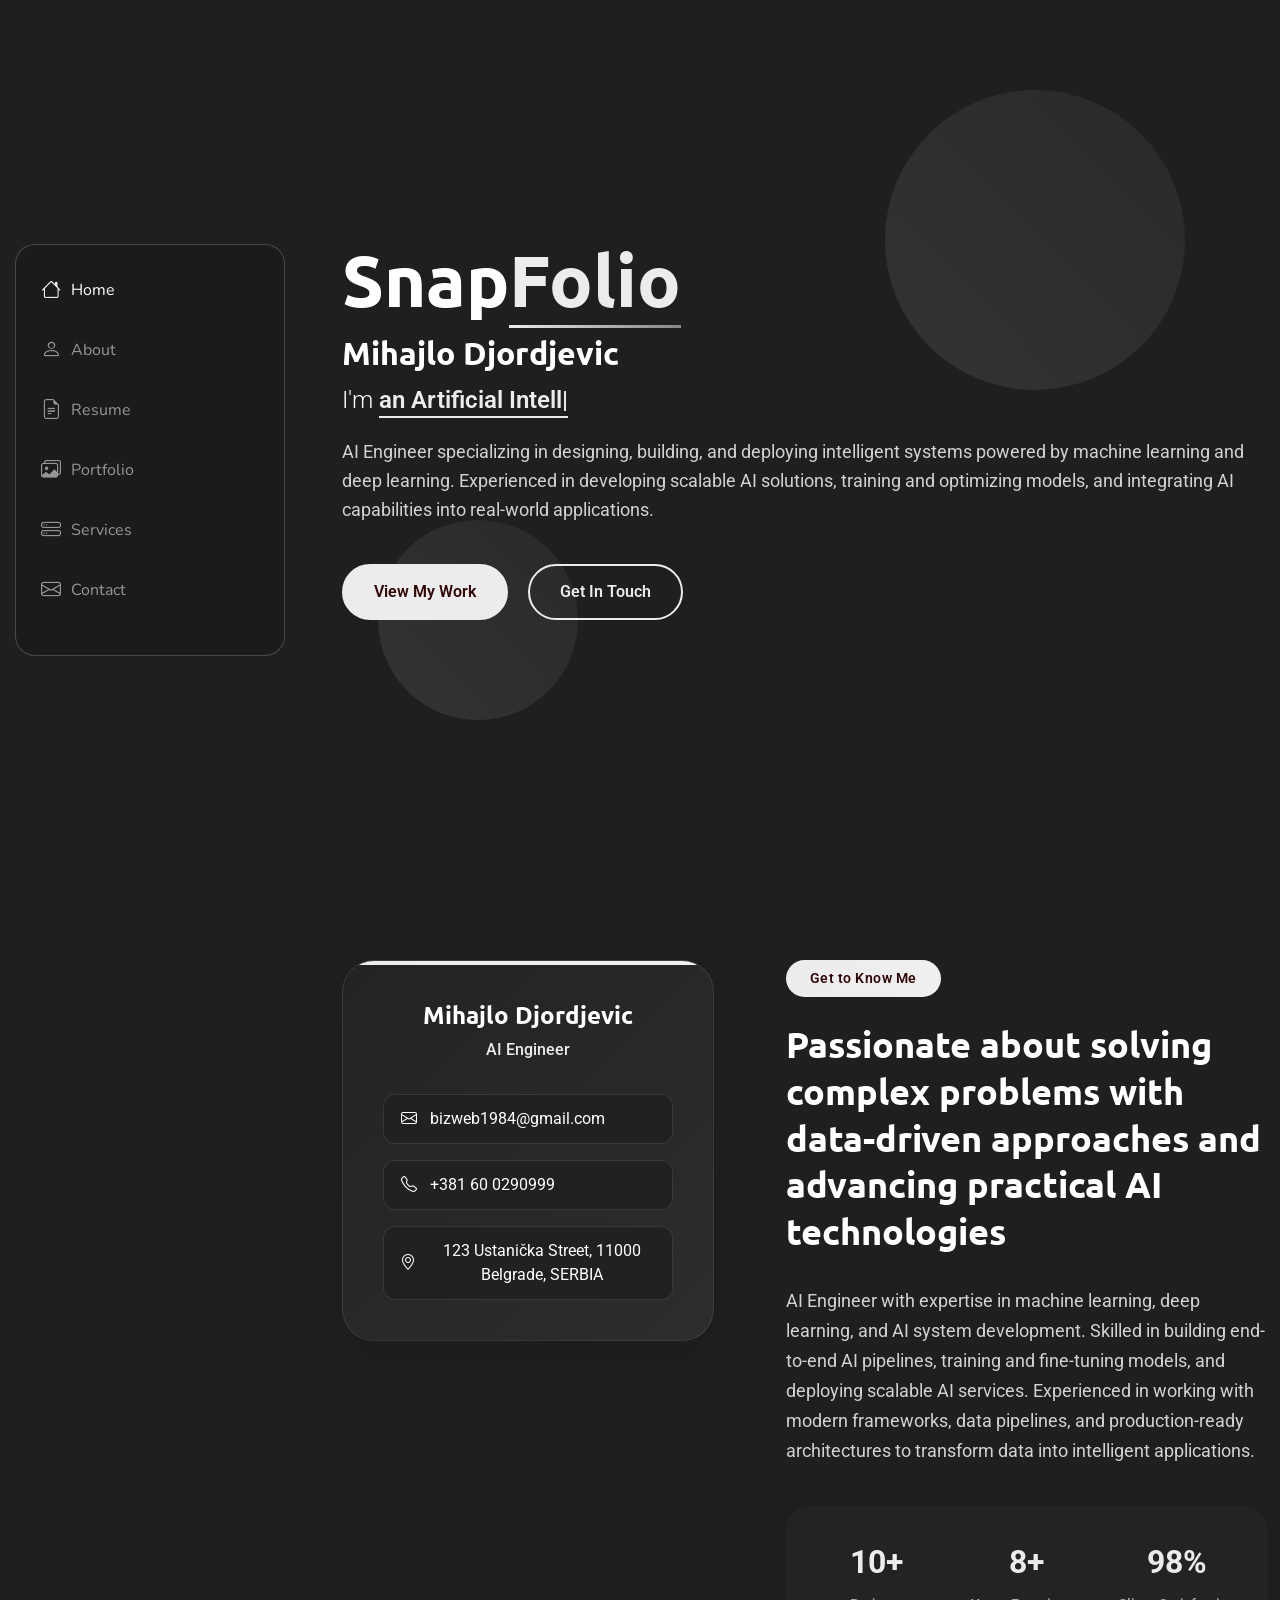
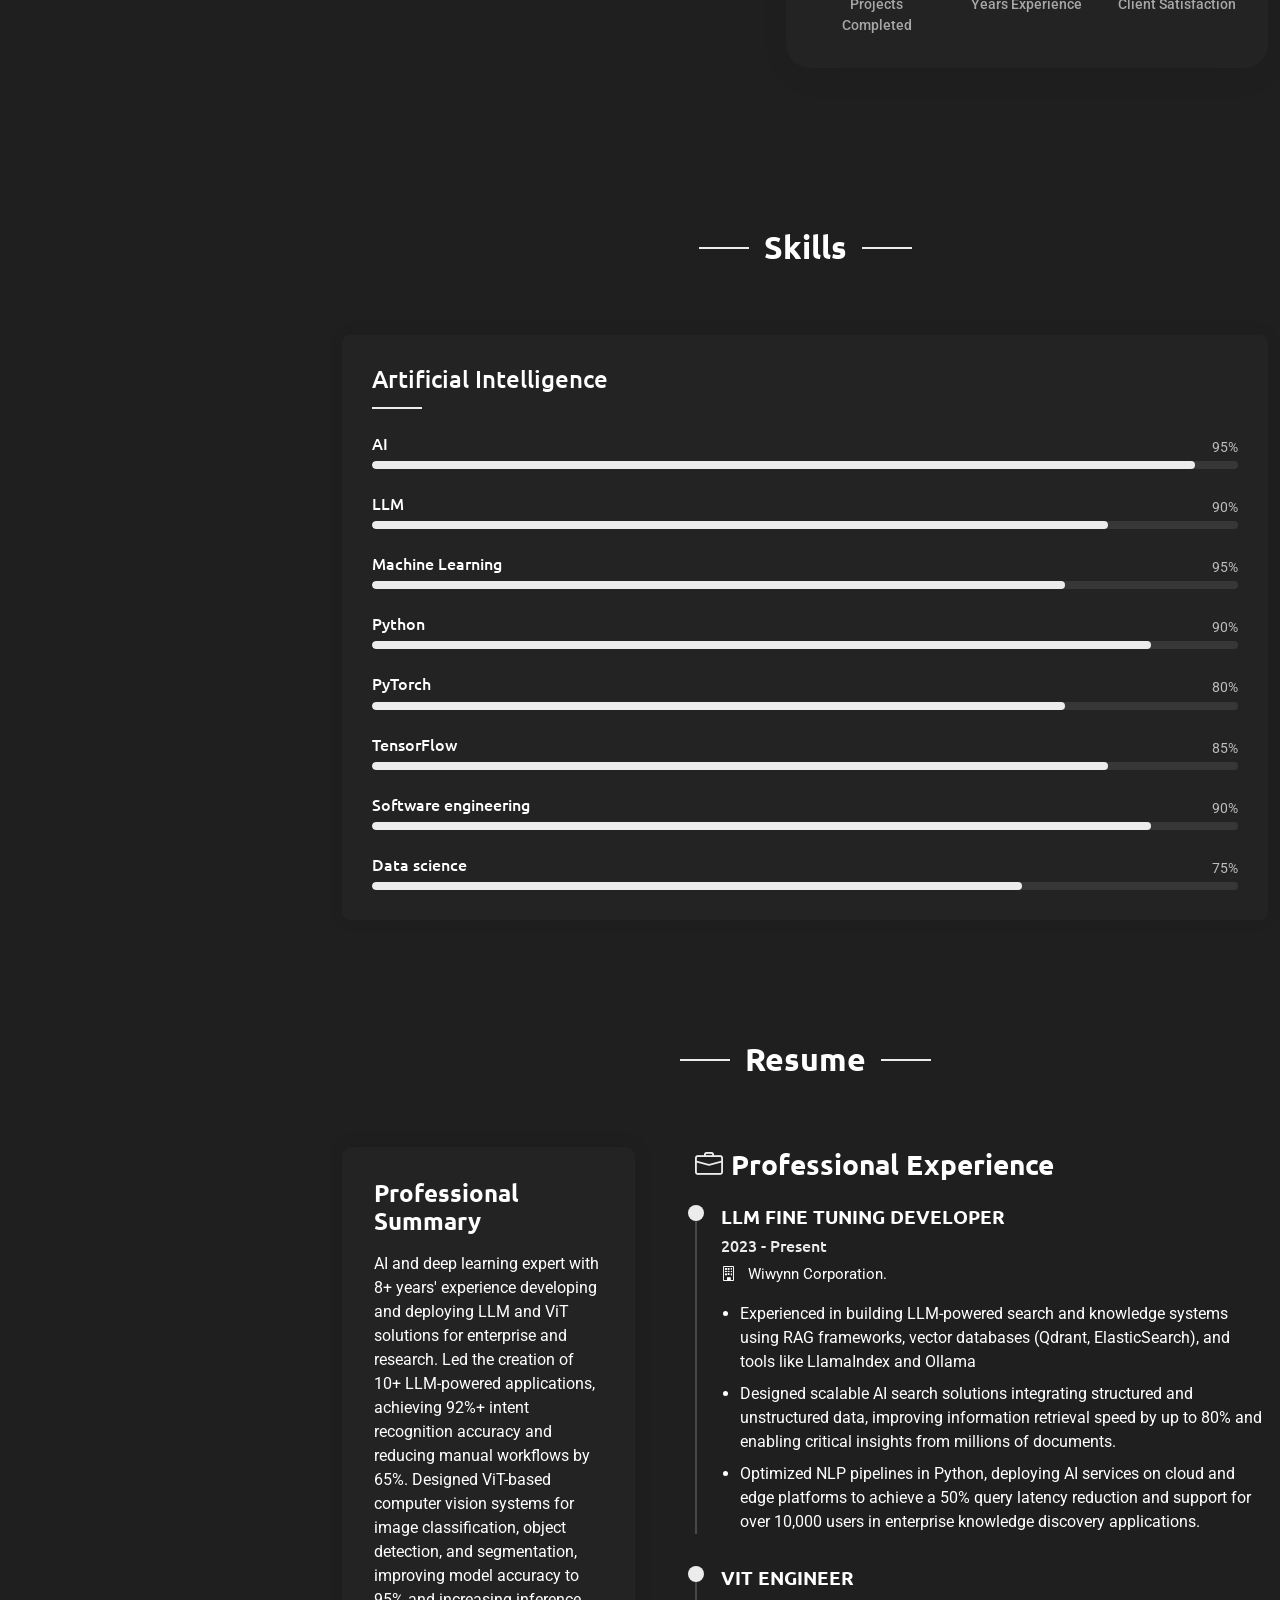
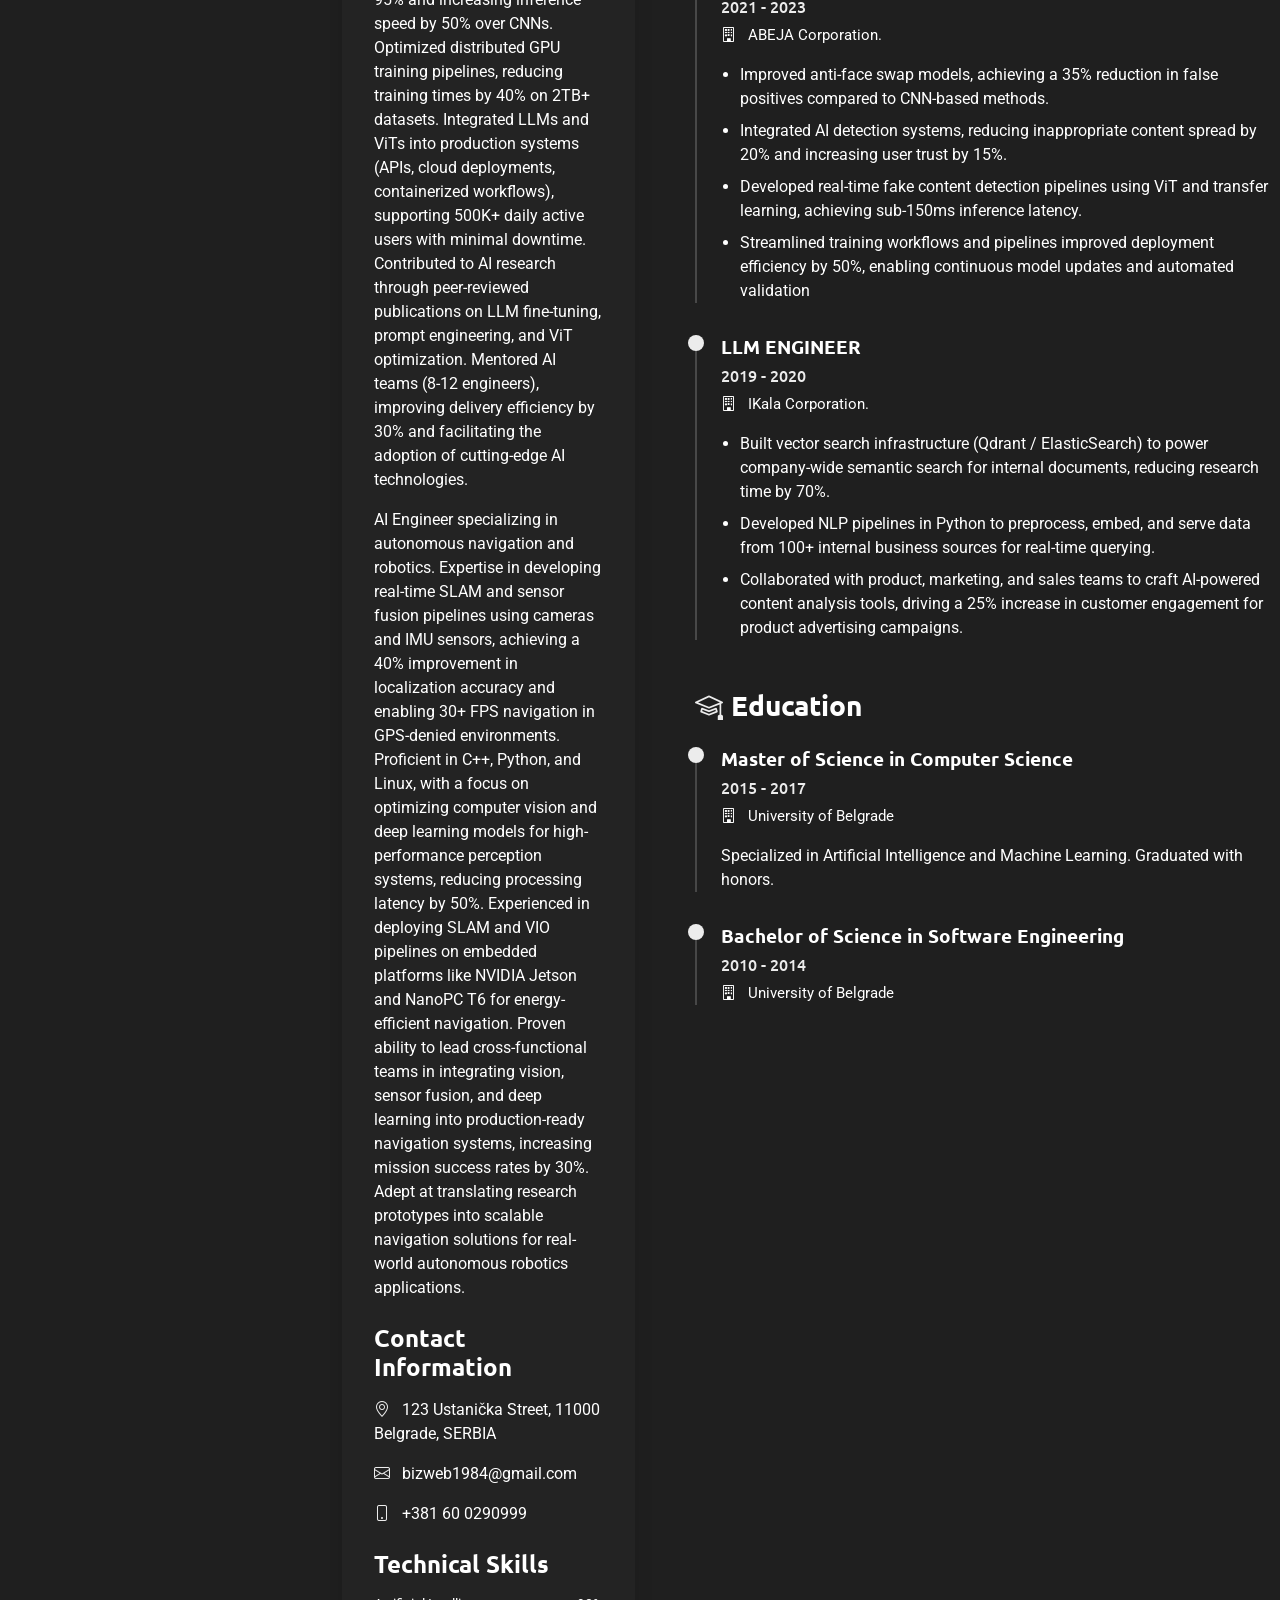
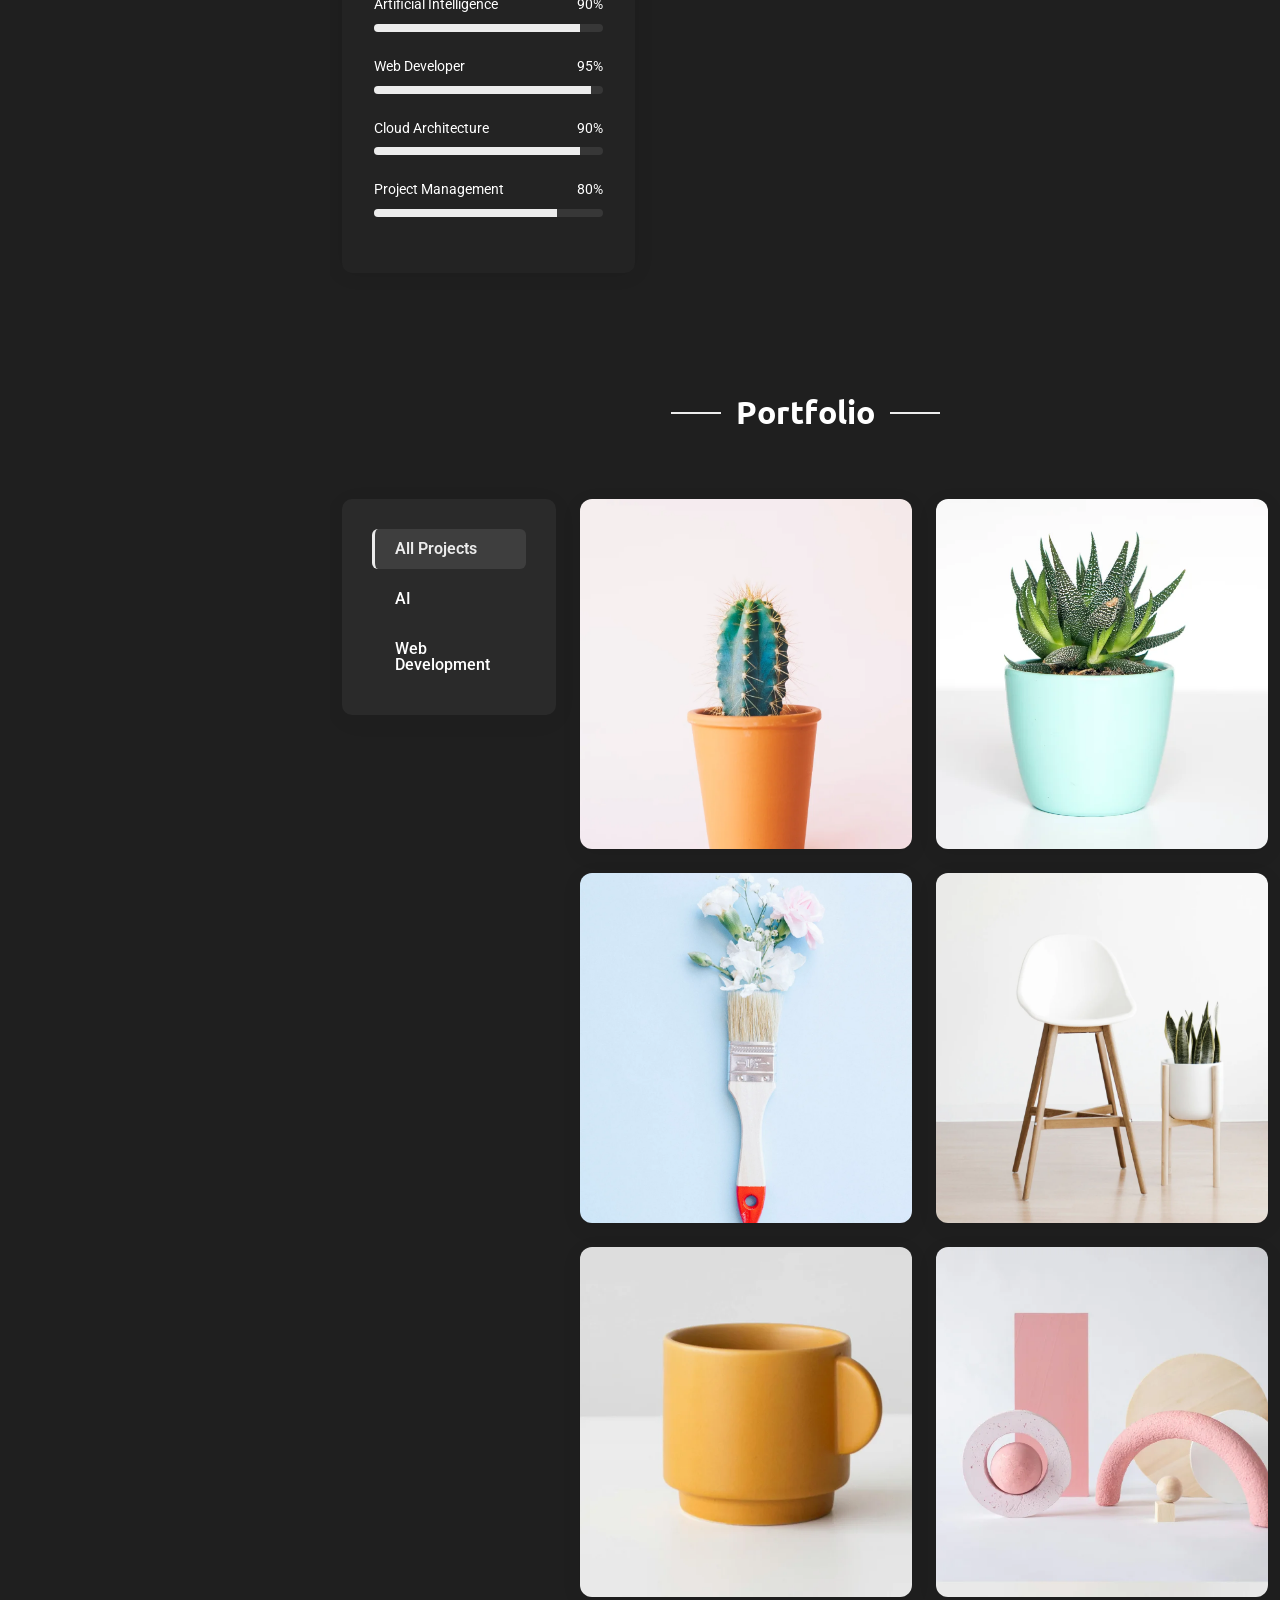
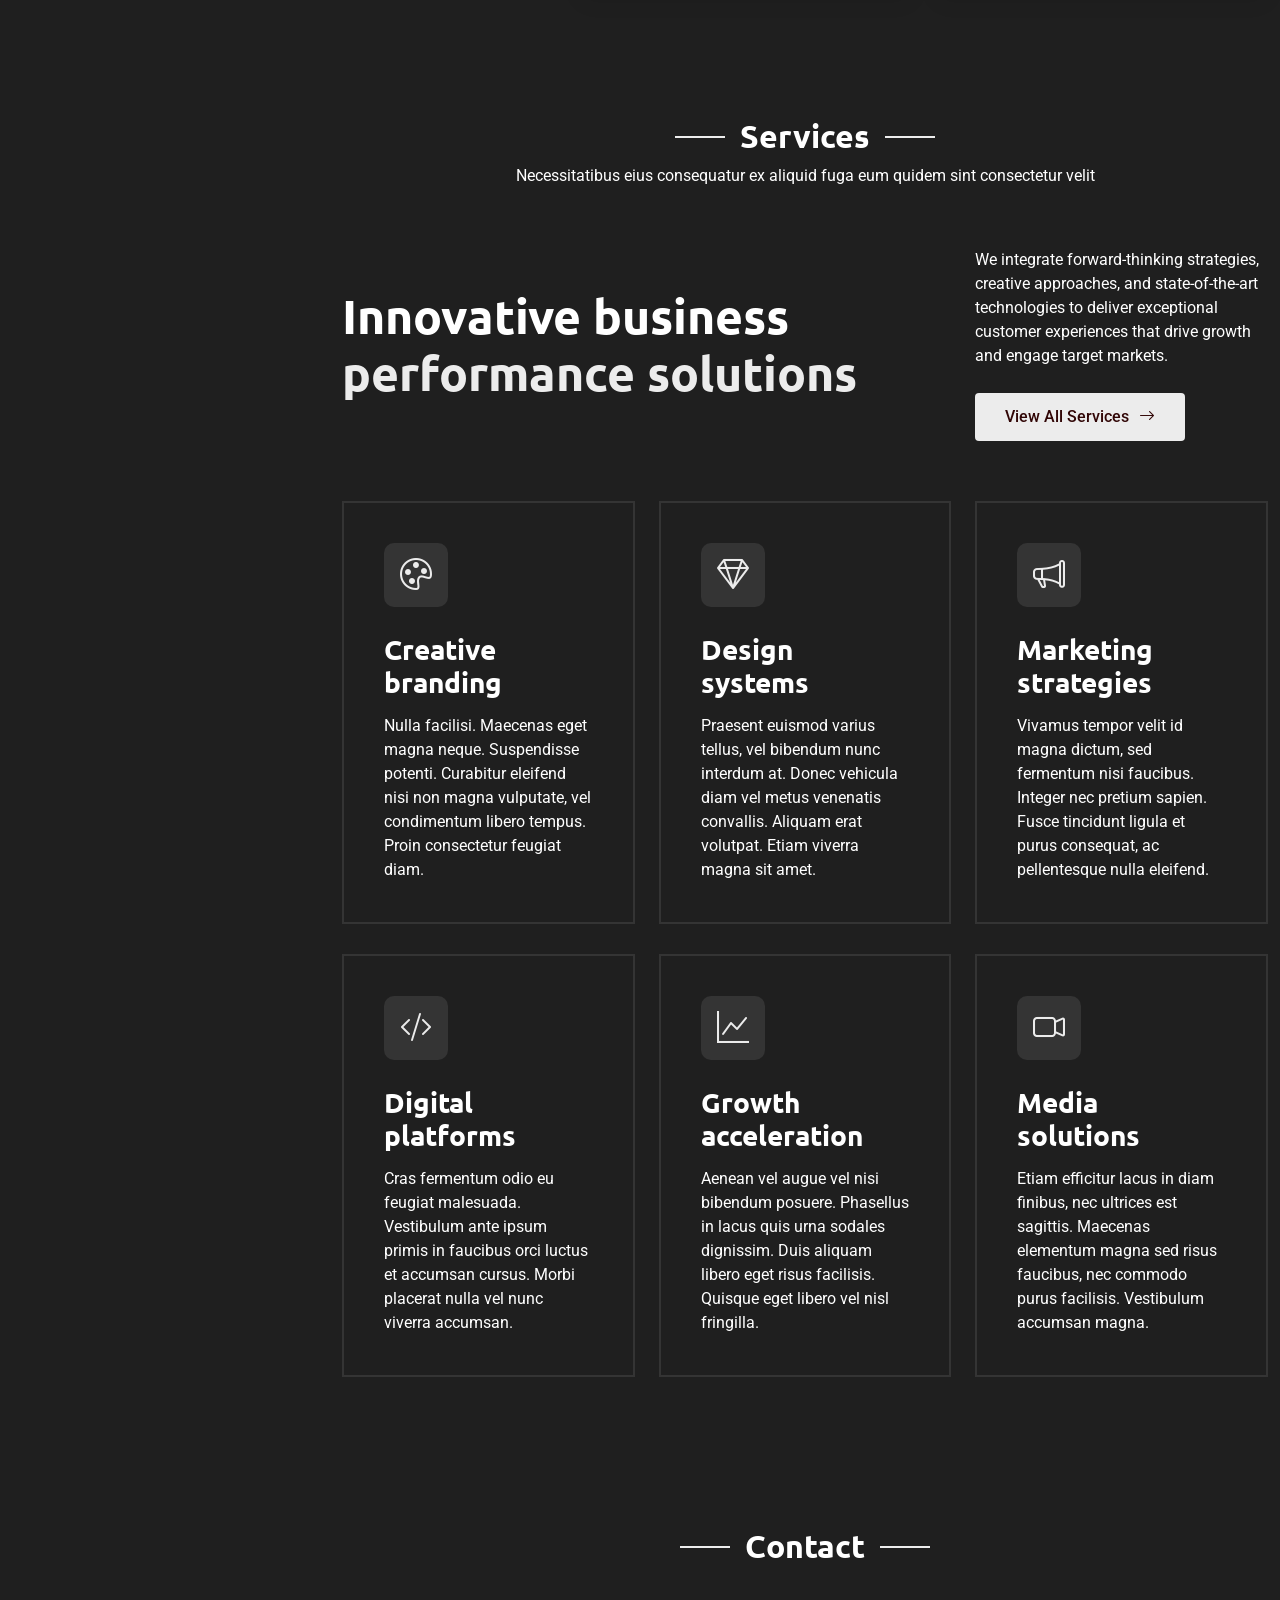
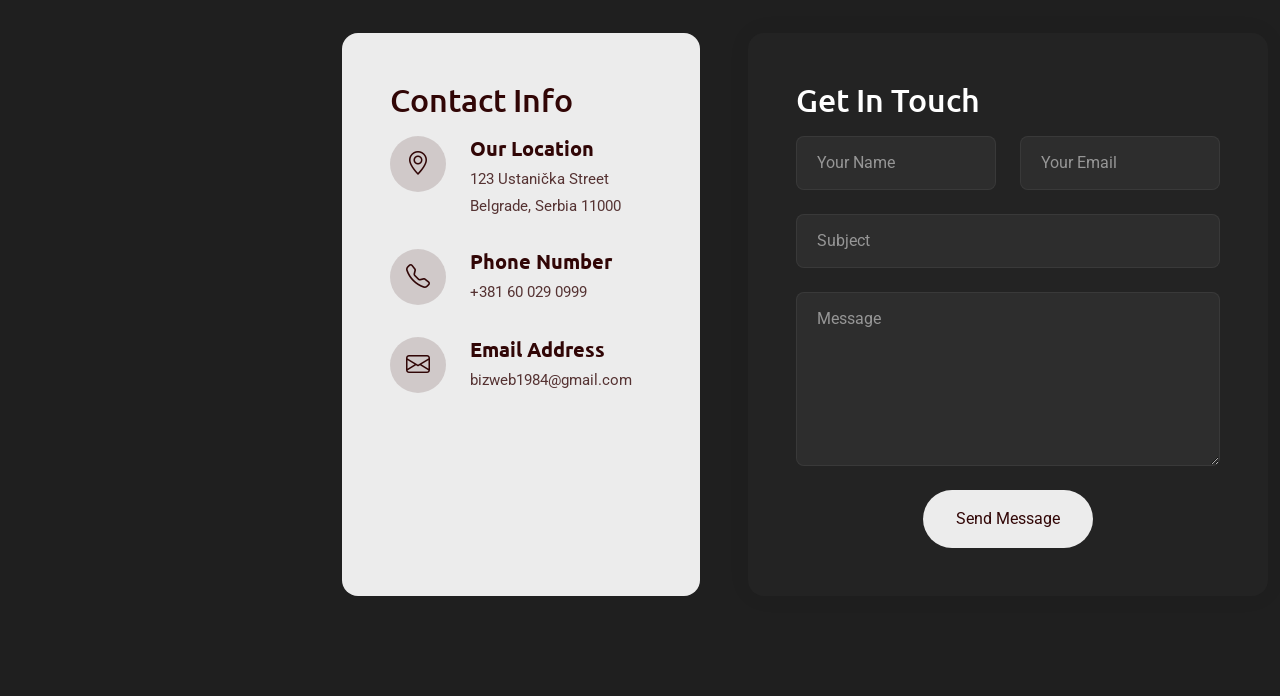
==== commit e504949d: "Add skill sets in skills section7" ====
--- a/index.html
+++ b/index.html
@@ -152,7 +152,7 @@
 
               <div class="profile-content">
                 <h3>Mihajlo Djordjevic</h3>
-                <p class="profession">AI Engineer &amp; Web Developer</p>
+                <p class="profession">AI Engineer</p>
 
                 <div class="contact-links">
                   <a href="mailto:bizweb1984@gmail.com" class="contact-item">
@@ -493,22 +493,8 @@
               </div> -->
 
               <h3>Professional Summary</h3>
-              <p>AI and deep learning expert specializing in Large Language Models (LLMs) and Vision Transformers (ViTs), with over 8 years of experience in developing and deploying advanced AI solutions for enterprise and research applications. Proven track record in leading the creation of more than 10
-LLM-powered applications, achieving over 92% accuracy in intent
-recognition while reducing manual workflows by 65%. Expertise in designing
-ViT-based computer vision systems for image classification, object
-detection, and segmentation, resulting in model accuracy improvements up
-to 95% and a 50% increase in inference speed compared to traditional CNN
-methods. Experienced in optimizing distributed GPU training pipelines,
-reducing training times by 40% while maintaining model fidelity on 2TB+
-datasets. Proven ability to integrate LLMs and ViTs into production systems
-with APIs, cloud deployments (AWS/GCP/Azure), and containerized
-workflows, supporting 500K+ daily active users with minimal downtime.
-Contributed to AI research through peer-reviewed publications on LLM fine
-tuning, prompt engineering, and ViT optimization. Mentored AI teams (8-12
-engineers), improving delivery efficiency by 30% and facilitating the adoption
-of cutting-edge AI technologies.</p>
-
+              <p>AI and deep learning expert with 8+ years' experience developing and deploying LLM and ViT solutions for enterprise and research. Led the creation of 10+ LLM-powered applications, achieving 92%+ intent recognition accuracy and reducing manual workflows by 65%. Designed ViT-based computer vision systems for image classification, object detection, and segmentation, improving model accuracy to 95% and increasing inference speed by 50% over CNNs. Optimized distributed GPU training pipelines, reducing training times by 40% on 2TB+ datasets. Integrated LLMs and ViTs into production systems (APIs, cloud deployments, containerized workflows), supporting 500K+ daily active users with minimal downtime. Contributed to AI research through peer-reviewed publications on LLM fine-tuning, prompt engineering, and ViT optimization. Mentored AI teams (8-12 engineers), improving delivery efficiency by 30% and facilitating the adoption of cutting-edge AI technologies.</p>
+              <p>AI Engineer specializing in autonomous navigation and robotics. Expertise in developing real-time SLAM and sensor fusion pipelines using cameras and IMU sensors, achieving a 40% improvement in localization accuracy and enabling 30+ FPS navigation in GPS-denied environments. Proficient in C++, Python, and Linux, with a focus on optimizing computer vision and deep learning models for high-performance perception systems, reducing processing latency by 50%. Experienced in deploying SLAM and VIO pipelines on embedded platforms like NVIDIA Jetson and NanoPC T6 for energy-efficient navigation. Proven ability to lead cross-functional teams in integrating vision, sensor fusion, and deep learning into production-ready navigation systems, increasing mission success rates by 30%. Adept at translating research prototypes into scalable navigation solutions for real-world autonomous robotics applications.</p>  
               <h3 class="mt-4">Contact Information</h3>
               <ul class="contact-info list-unstyled">
                 <li><i class="bi bi-geo-alt"></i> 123 Ustanička Street, 11000 Belgrade, SERBIA</li>
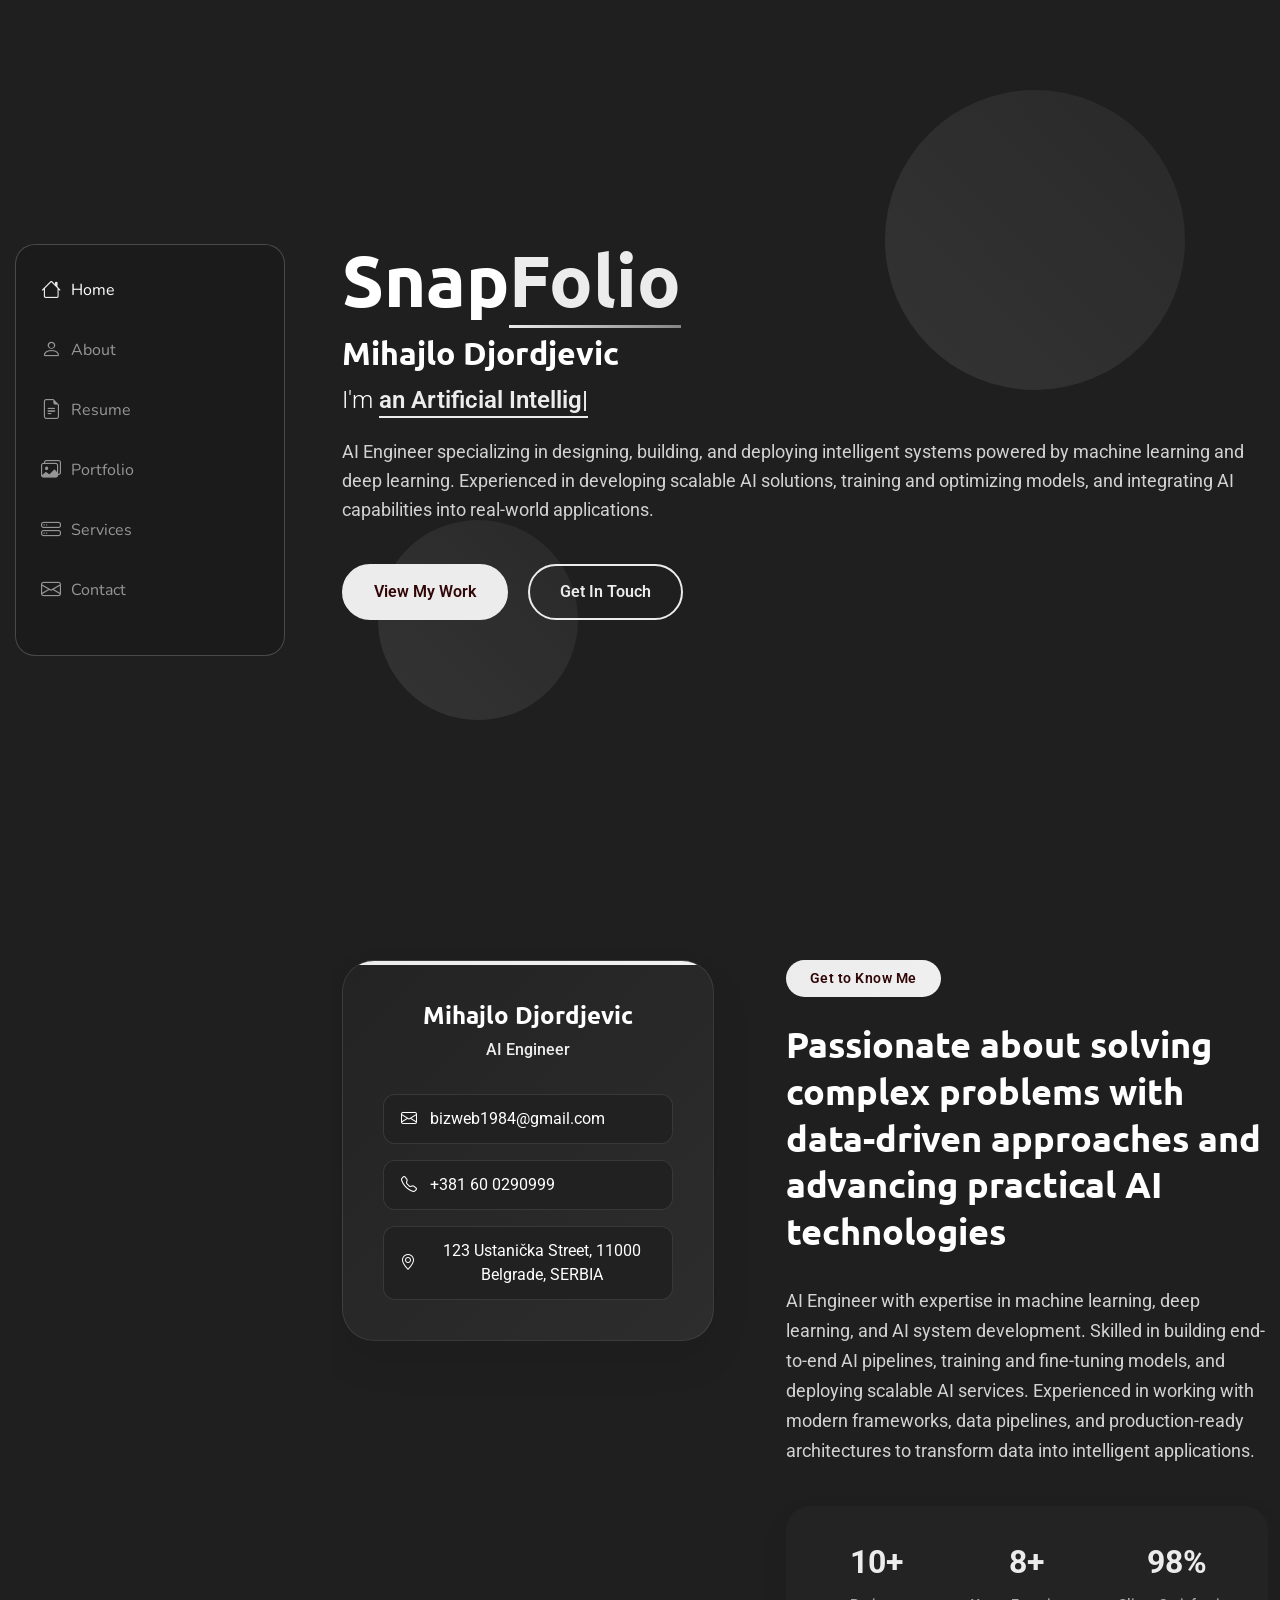
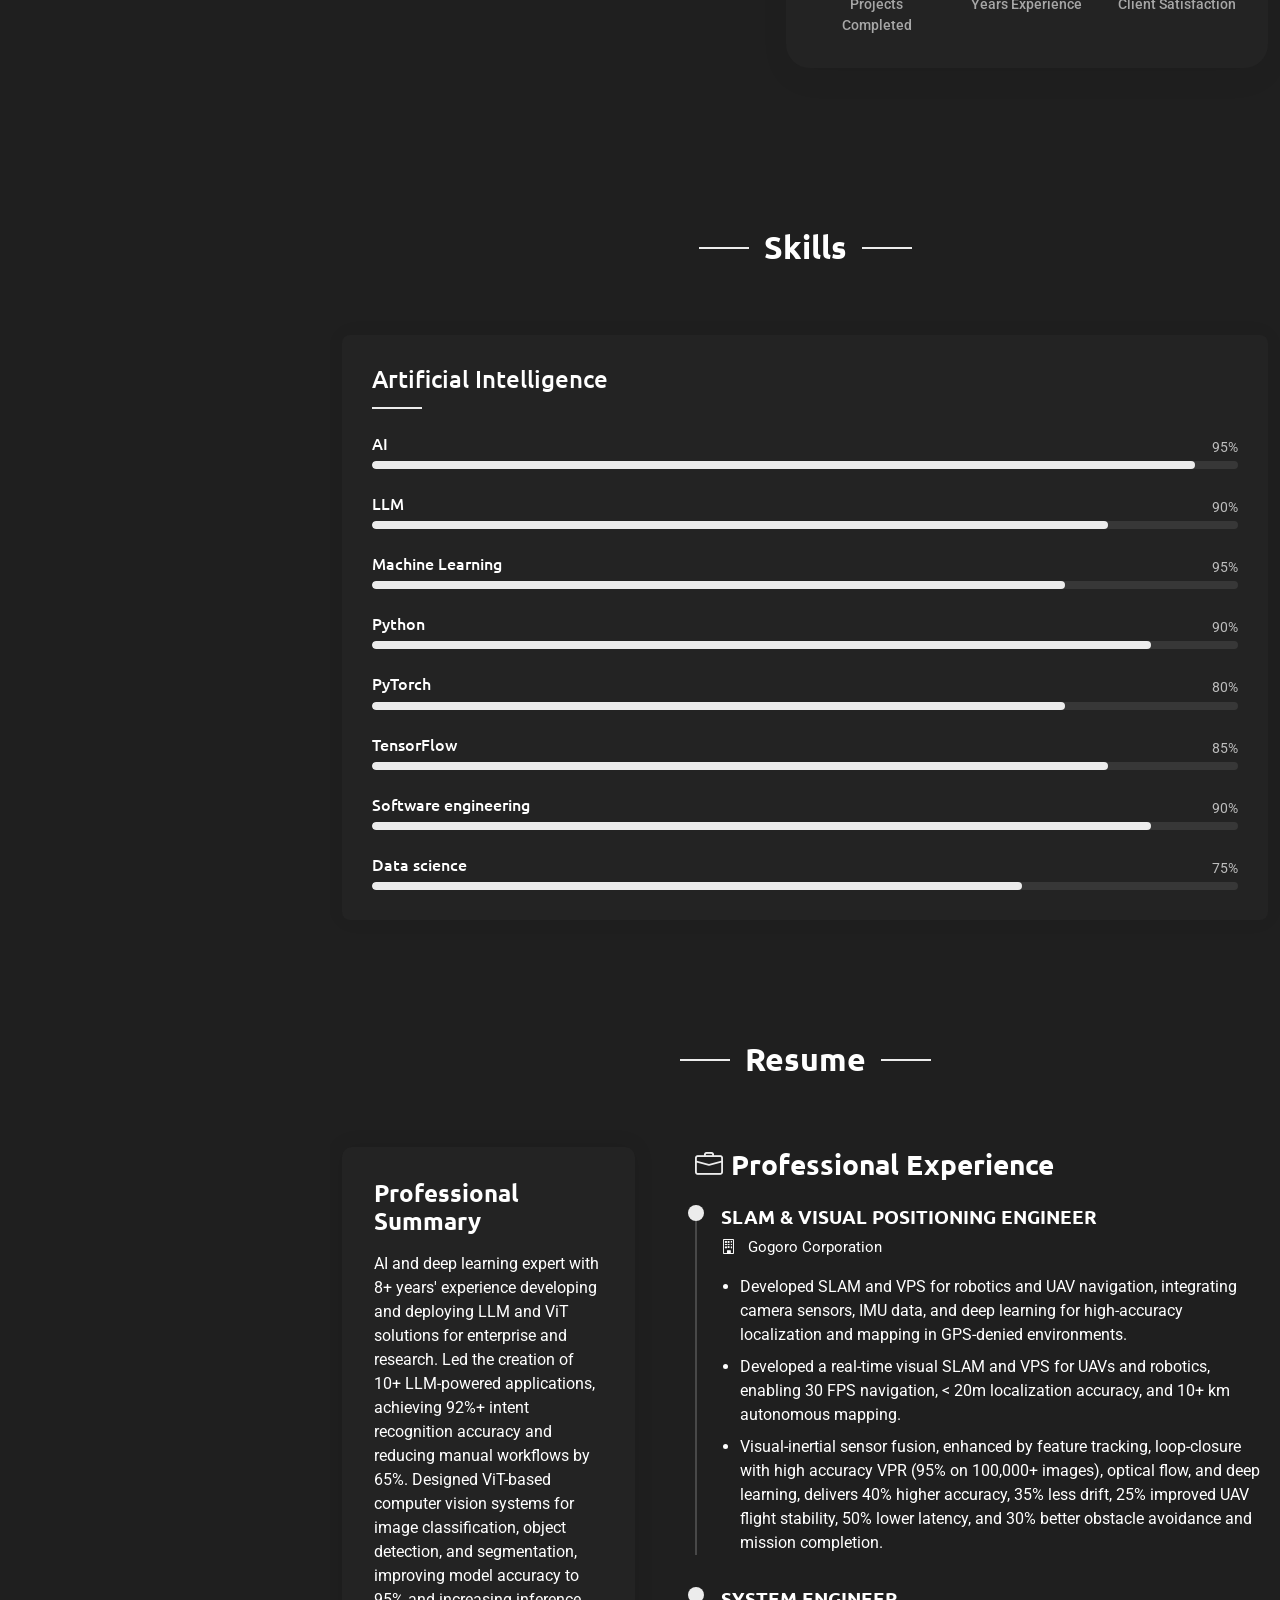
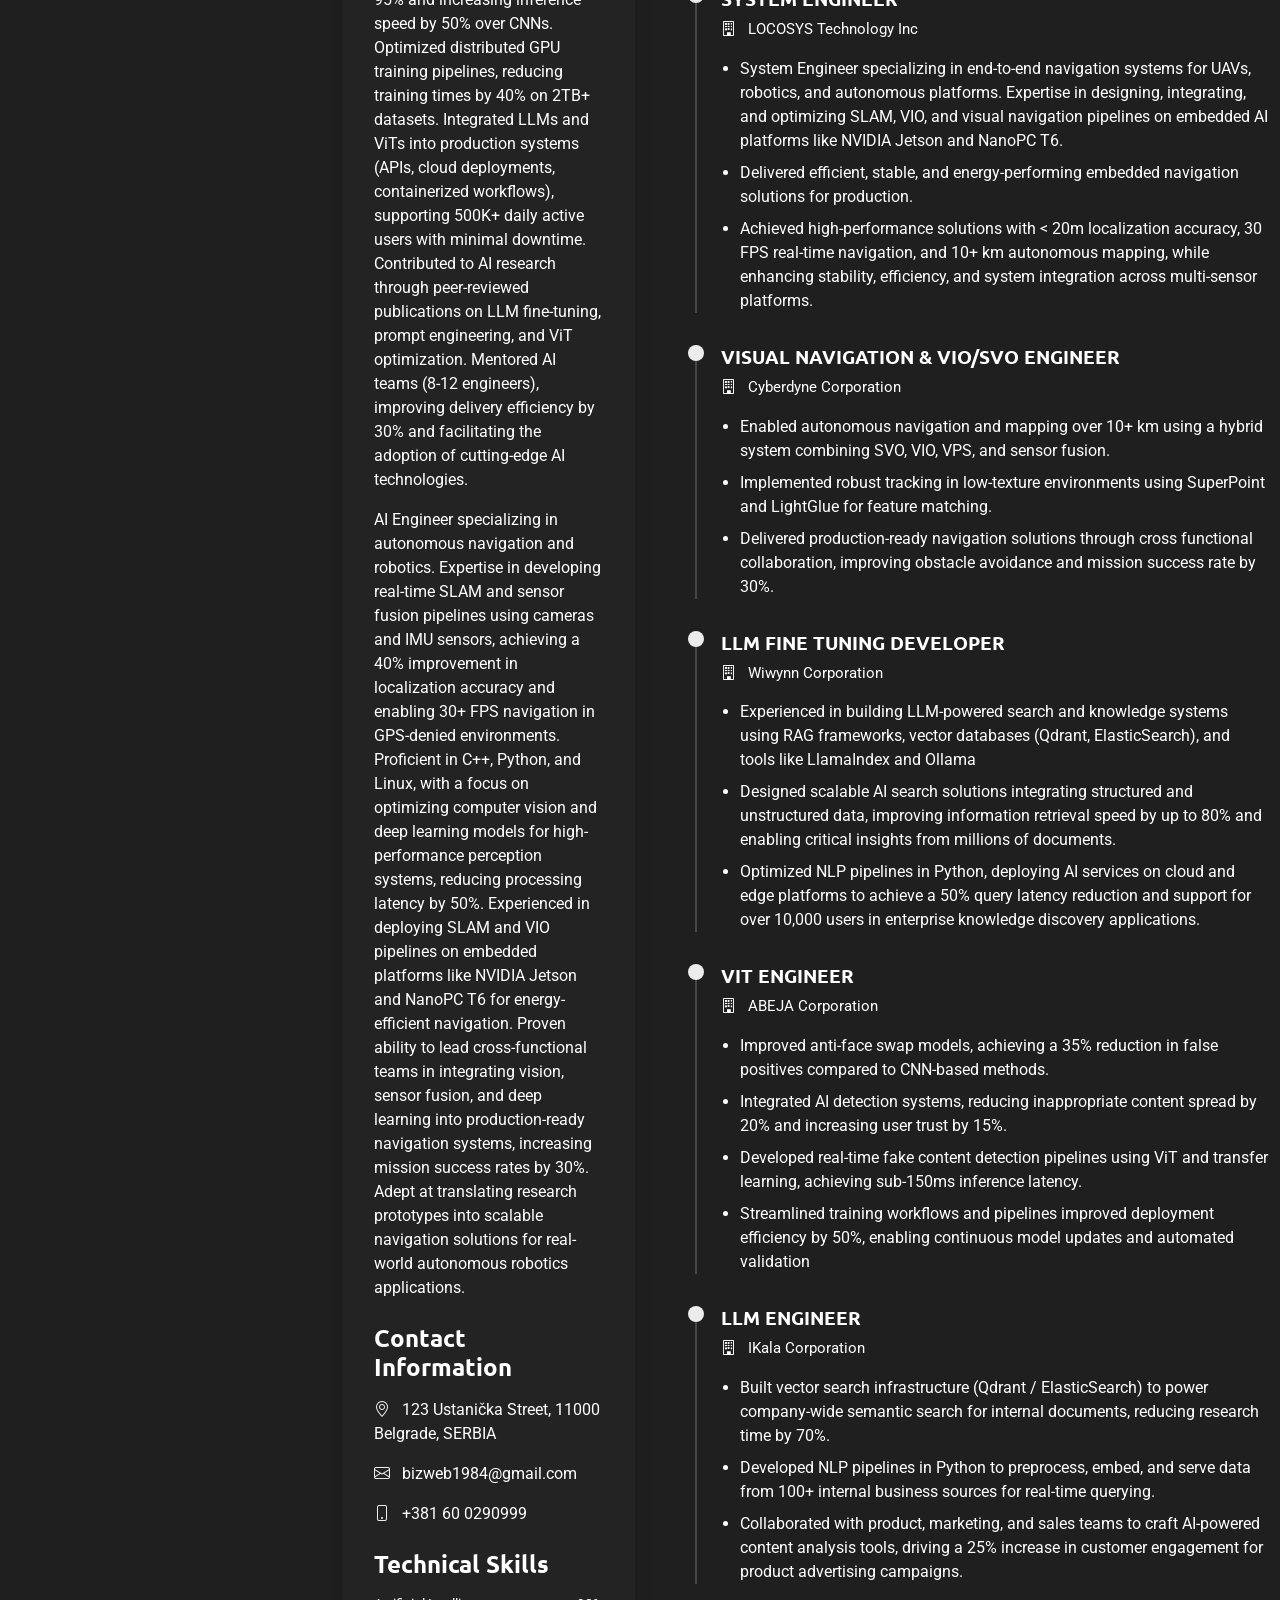
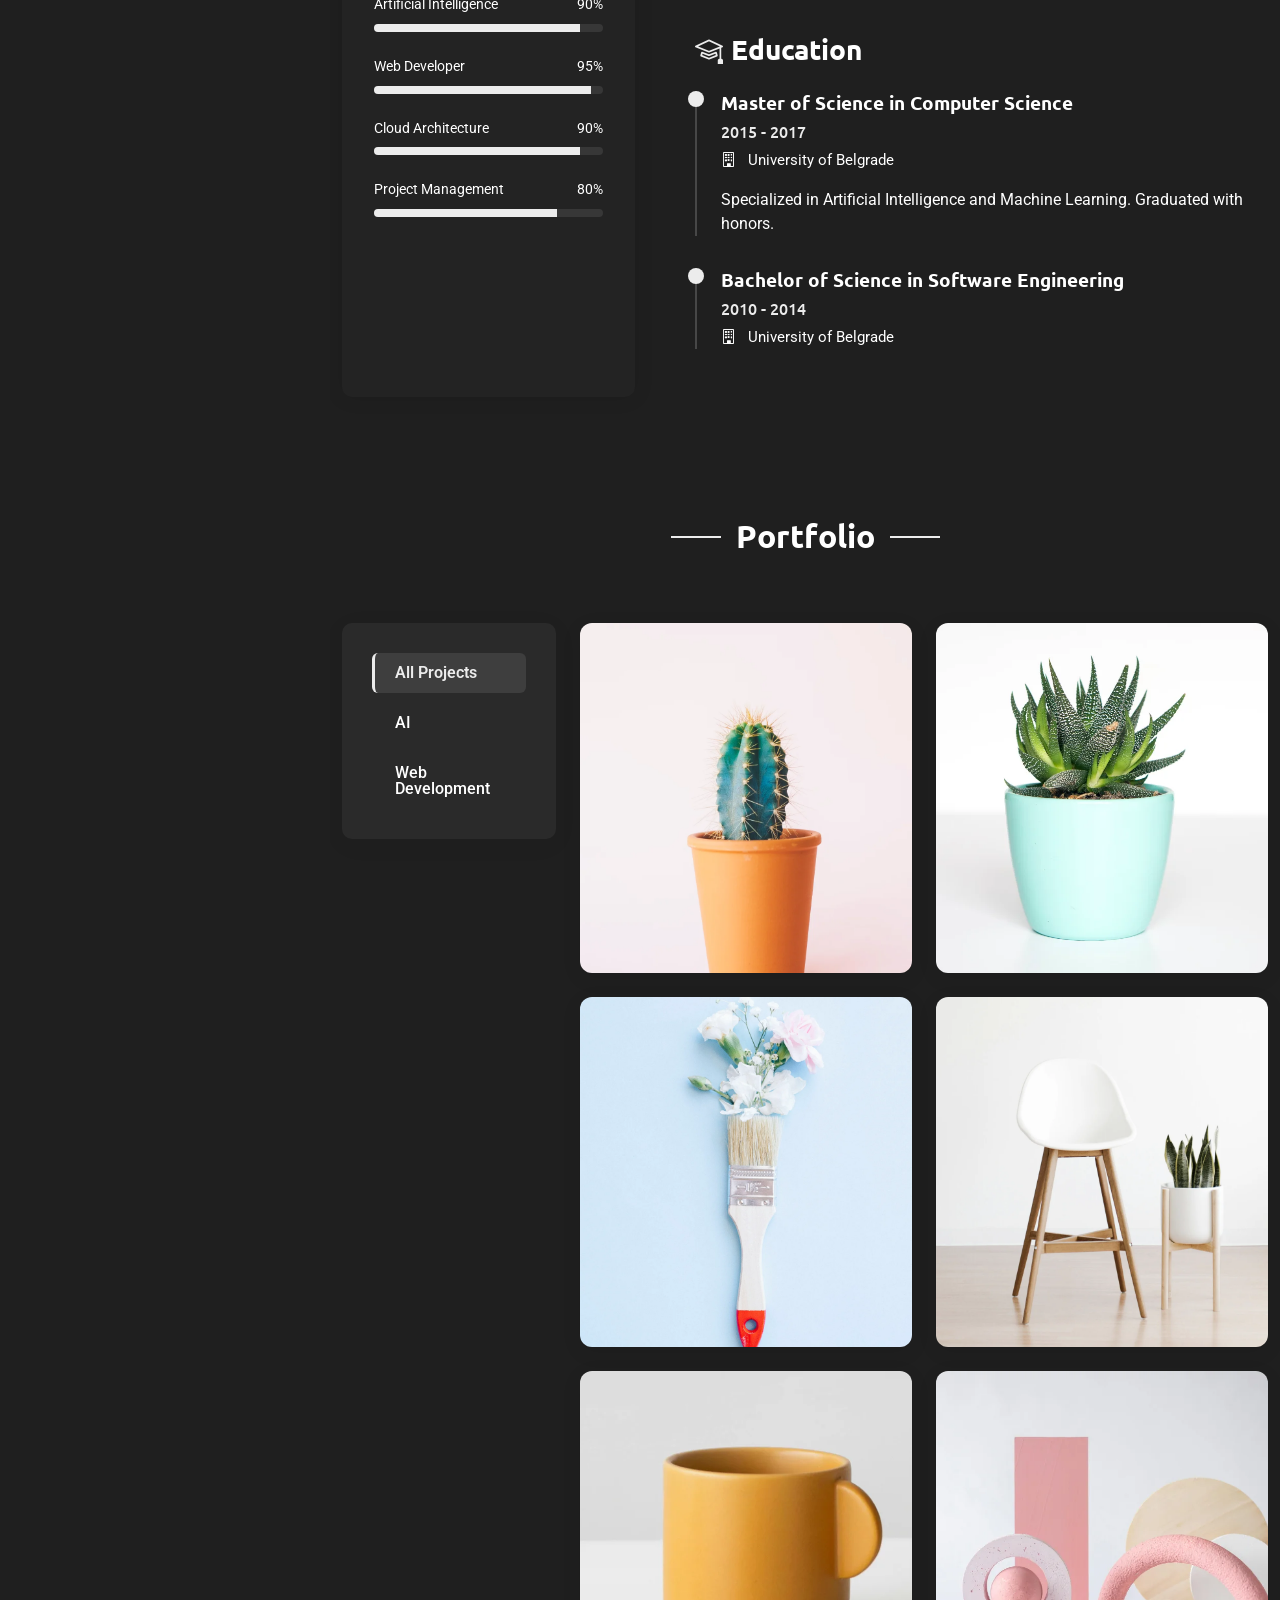
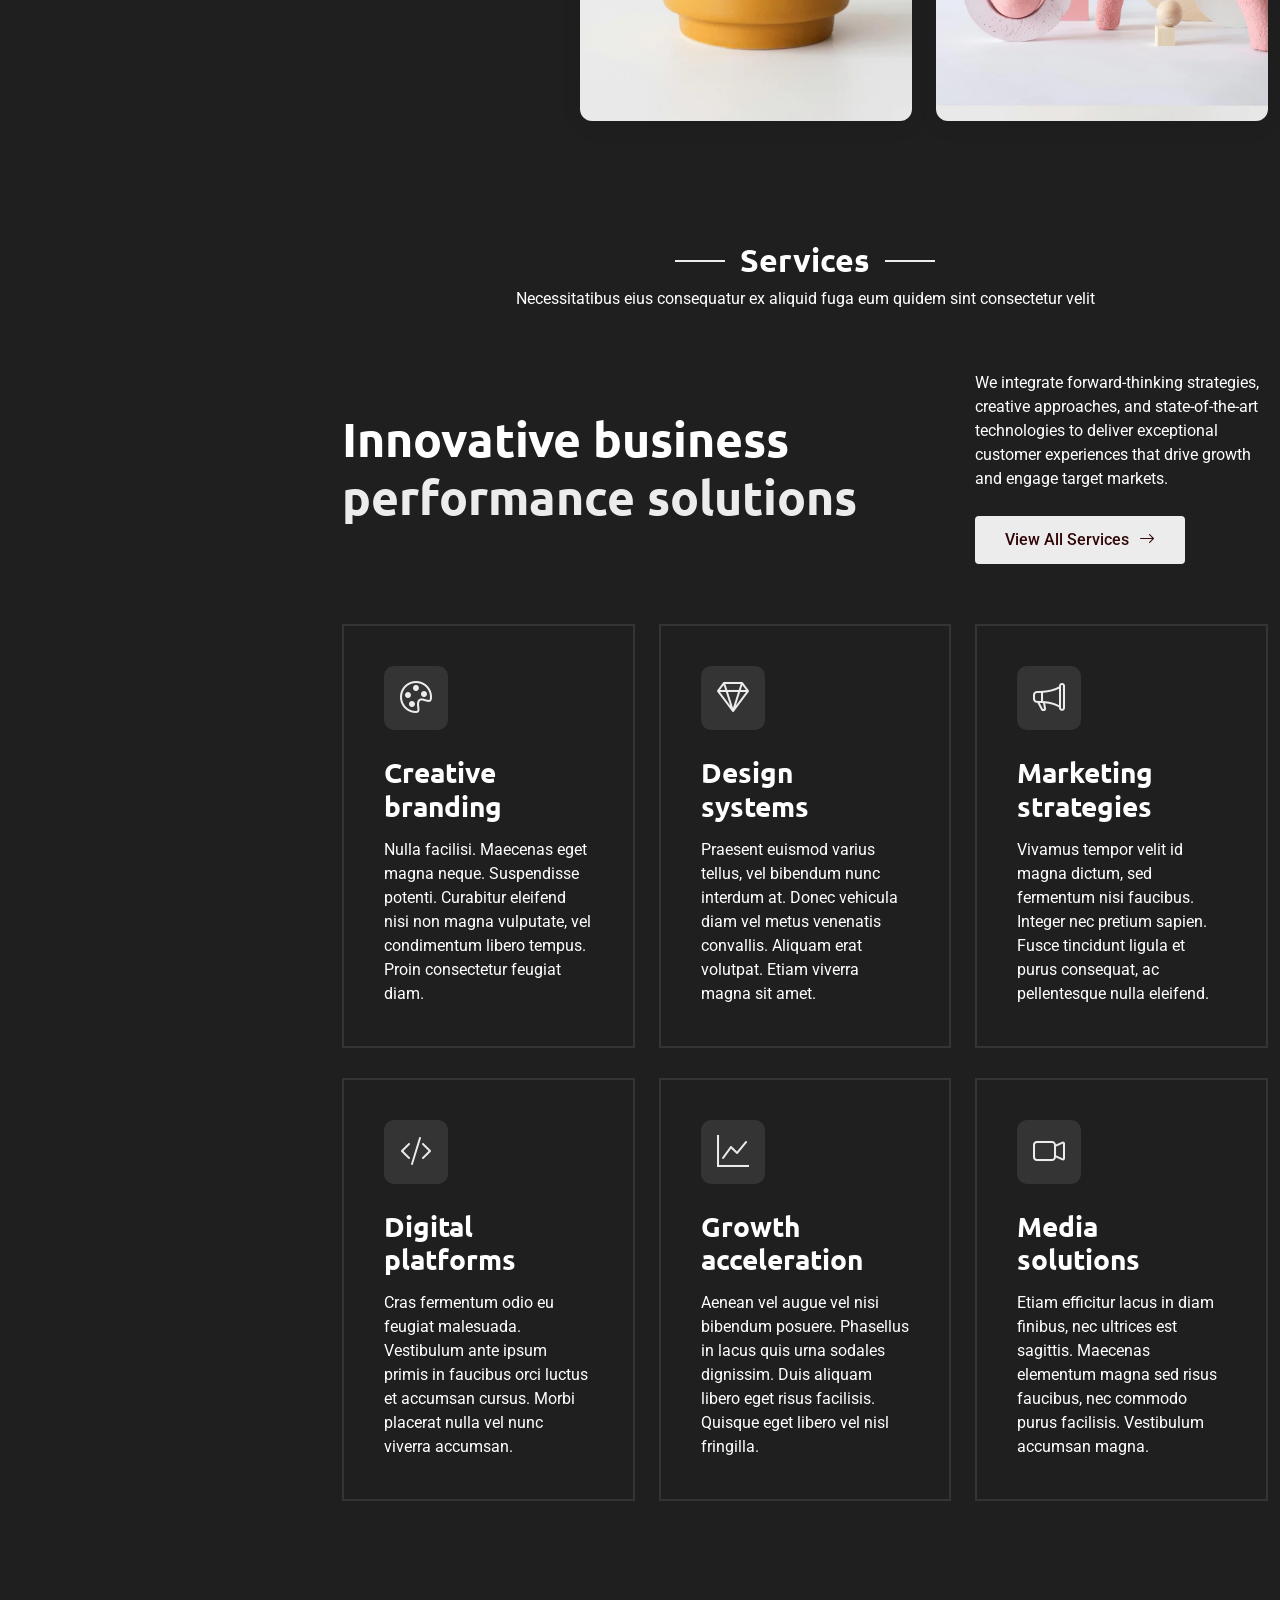
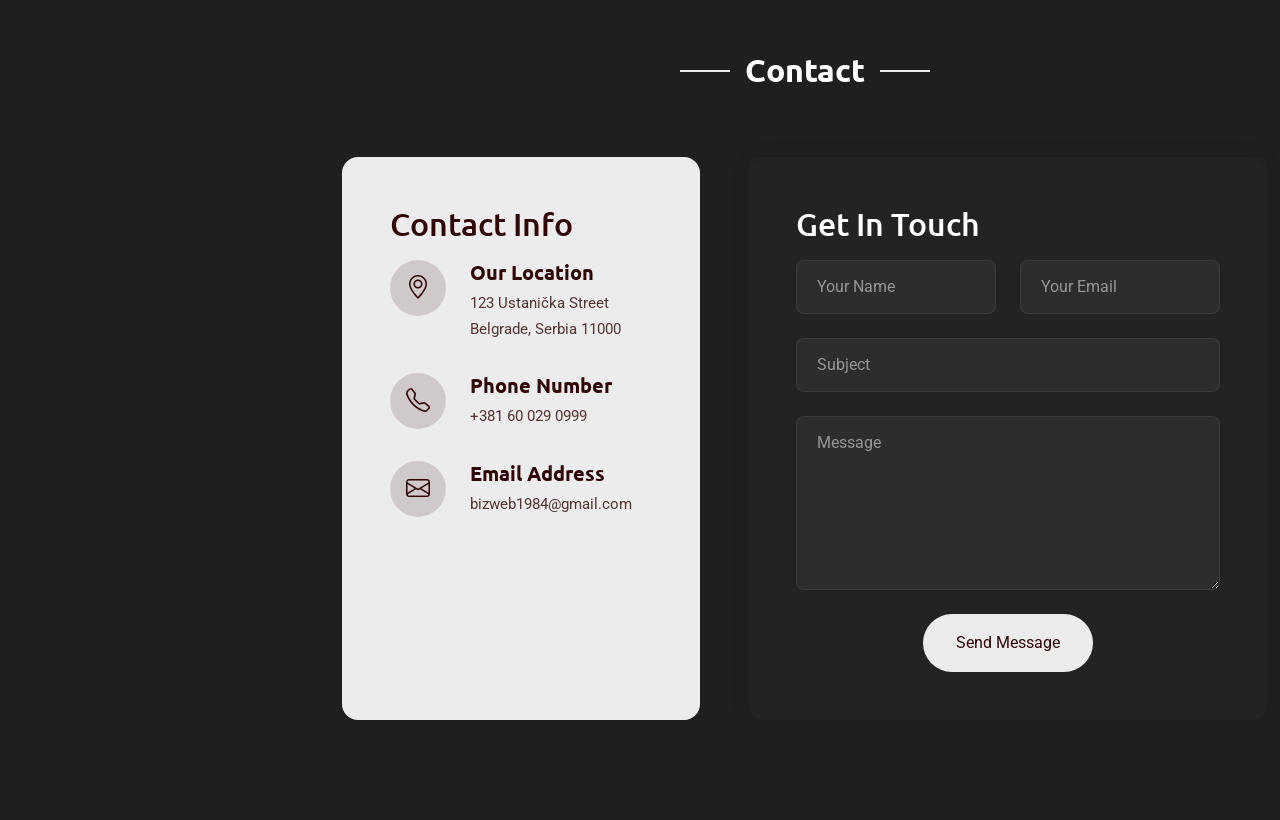
==== commit 53b36cda: "Add skill sets in skills section8" ====
--- a/index.html
+++ b/index.html
@@ -554,9 +554,42 @@
               <h3><i class="bi bi-briefcase me-2"></i>Professional Experience</h3>
 
               <div class="resume-item">
+                <h4>SLAM & VISUAL POSITIONING ENGINEER</h4>
+                <!-- <h5>2023 - Present</h5> -->
+                <p class="company"><i class="bi bi-building"></i> Gogoro Corporation</p>
+                <ul>
+                  <li>Developed SLAM and VPS for robotics and UAV navigation, integrating camera sensors, IMU data, and deep learning for high-accuracy localization and mapping in GPS-denied environments.</li>
+                  <li>Developed a real-time visual SLAM and VPS for UAVs and robotics, enabling 30 FPS navigation, < 20m localization accuracy, and 10+ km autonomous mapping.</li>
+                  <li>Visual-inertial sensor fusion, enhanced by feature tracking, loop-closure with high accuracy VPR (95% on 100,000+ images), optical flow, and deep learning, delivers 40% higher accuracy, 35% less drift, 25% improved UAV flight stability, 50% lower latency, and 30% better obstacle avoidance and mission completion.</li>
+                </ul>
+              </div>
+
+              <div class="resume-item">
+                <h4>SYSTEM ENGINEER</h4>
+                <!-- <h5>2023 - Present</h5> -->
+                <p class="company"><i class="bi bi-building"></i> LOCOSYS Technology Inc</p>
+                <ul>
+                  <li>System Engineer specializing in end-to-end navigation systems for UAVs, robotics, and autonomous platforms. Expertise in designing, integrating, and optimizing SLAM, VIO, and visual navigation pipelines on embedded AI platforms like NVIDIA Jetson and NanoPC T6.</li>
+                  <li>Delivered efficient, stable, and energy-performing embedded navigation solutions for production.</li>
+                  <li>Achieved high-performance solutions with < 20m localization accuracy, 30 FPS real-time navigation, and 10+ km autonomous mapping, while enhancing stability, efficiency, and system integration across multi-sensor platforms.</li>
+                </ul>
+              </div>
+
+              <div class="resume-item">
+                <h4>VISUAL NAVIGATION & VIO/SVO ENGINEER</h4>
+                <!-- <h5>2023 - Present</h5> -->
+                <p class="company"><i class="bi bi-building"></i> Cyberdyne Corporation</p>
+                <ul>
+                  <li>Enabled autonomous navigation and mapping over 10+ km using a hybrid system combining SVO, VIO, VPS, and sensor fusion.</li>
+                  <li>Implemented robust tracking in low-texture environments using SuperPoint and LightGlue for feature matching.</li>
+                  <li>Delivered production-ready navigation solutions through cross functional collaboration, improving obstacle avoidance and mission success rate by 30%.</li>
+                </ul>
+              </div>
+
+              <div class="resume-item">
                 <h4>LLM FINE TUNING DEVELOPER</h4>
-                <h5>2023 - Present</h5>
-                <p class="company"><i class="bi bi-building"></i> Wiwynn Corporation.</p>
+                <!-- <h5>2023 - Present</h5> -->
+                <p class="company"><i class="bi bi-building"></i> Wiwynn Corporation</p>
                 <ul>
                   <li>Experienced in building LLM-powered search and knowledge systems using RAG frameworks, vector databases (Qdrant, ElasticSearch), and tools like LlamaIndex and Ollama</li>
                   <li>Designed scalable AI search solutions integrating structured and unstructured data, improving information retrieval speed by up to 80% and enabling critical insights from millions of documents.</li>
@@ -566,8 +599,8 @@
 
               <div class="resume-item">
                 <h4>VIT ENGINEER</h4>
-                <h5>2021 - 2023</h5>
-                <p class="company"><i class="bi bi-building"></i> ABEJA Corporation.</p>
+                <!-- <h5>2021 - 2023</h5> -->
+                <p class="company"><i class="bi bi-building"></i> ABEJA Corporation</p>
                 <ul>
                   <li>Improved anti-face swap models, achieving a 35% reduction in false positives compared to CNN-based methods.</li>
                   <li>Integrated AI detection systems, reducing inappropriate content spread by 20% and increasing user trust by 15%.</li>
@@ -578,8 +611,8 @@
 
               <div class="resume-item">
                 <h4>LLM ENGINEER</h4>
-                <h5>2019 - 2020</h5>
-                <p class="company"><i class="bi bi-building"></i> IKala Corporation.</p>
+                <!-- <h5>2019 - 2020</h5> -->
+                <p class="company"><i class="bi bi-building"></i> IKala Corporation</p>
                 <ul>
                   <li>Built vector search infrastructure (Qdrant / ElasticSearch) to power company‑wide semantic search for internal documents, reducing research time by 70%.</li>
                   <li>Developed NLP pipelines in Python to preprocess, embed, and serve data from 100+ internal business sources for real‑time querying.</li>
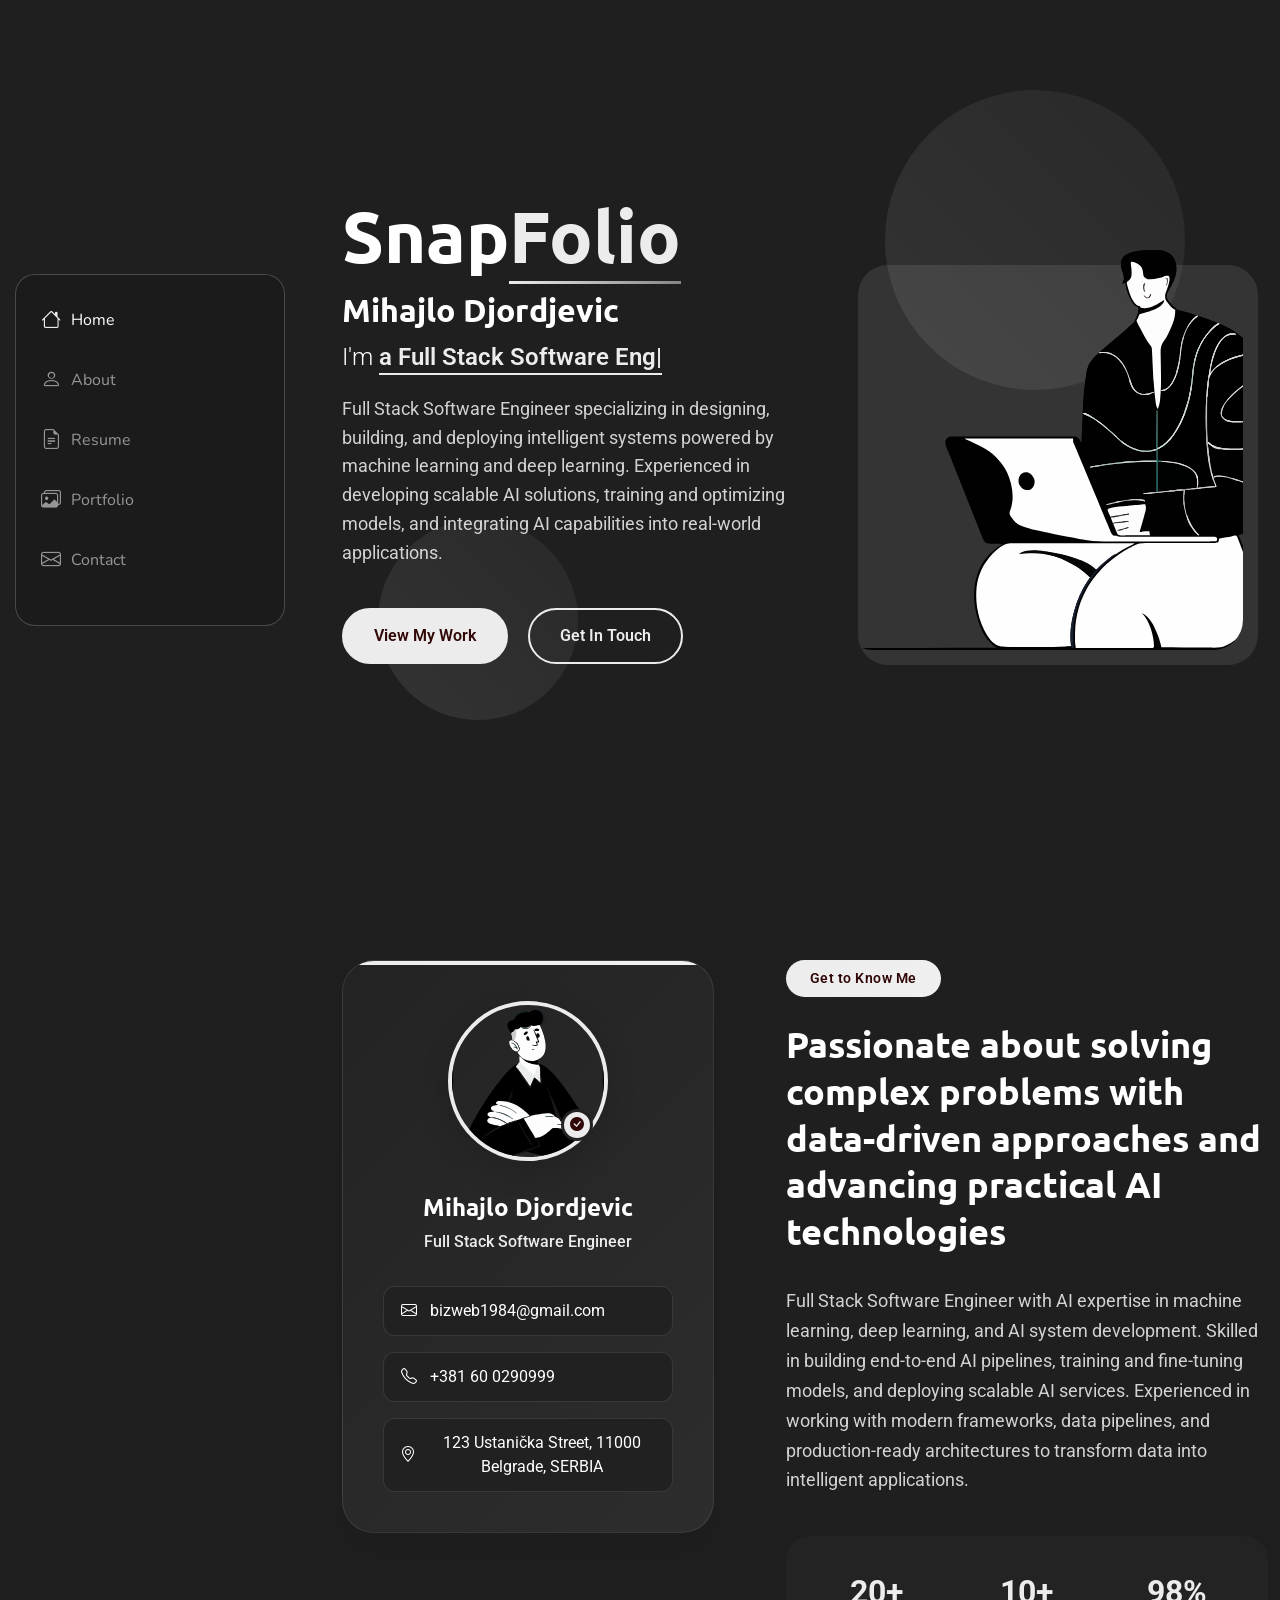
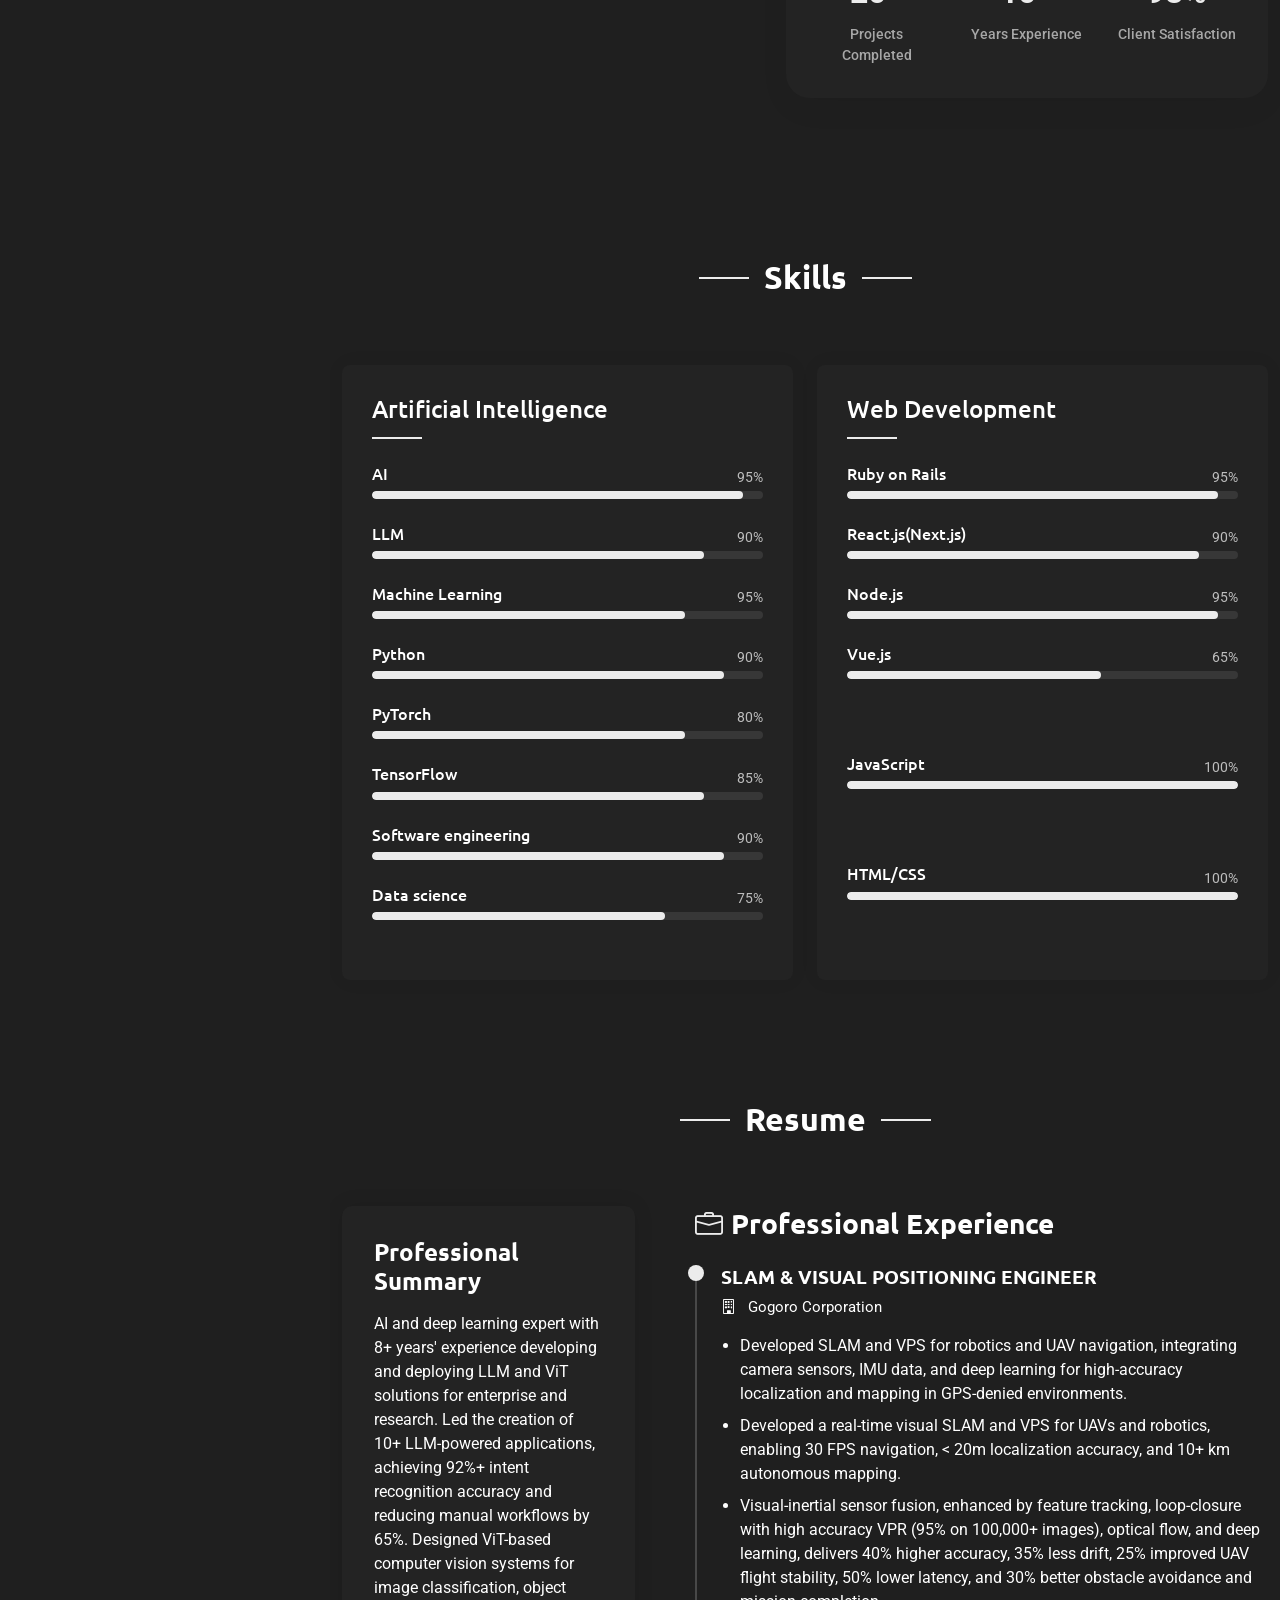
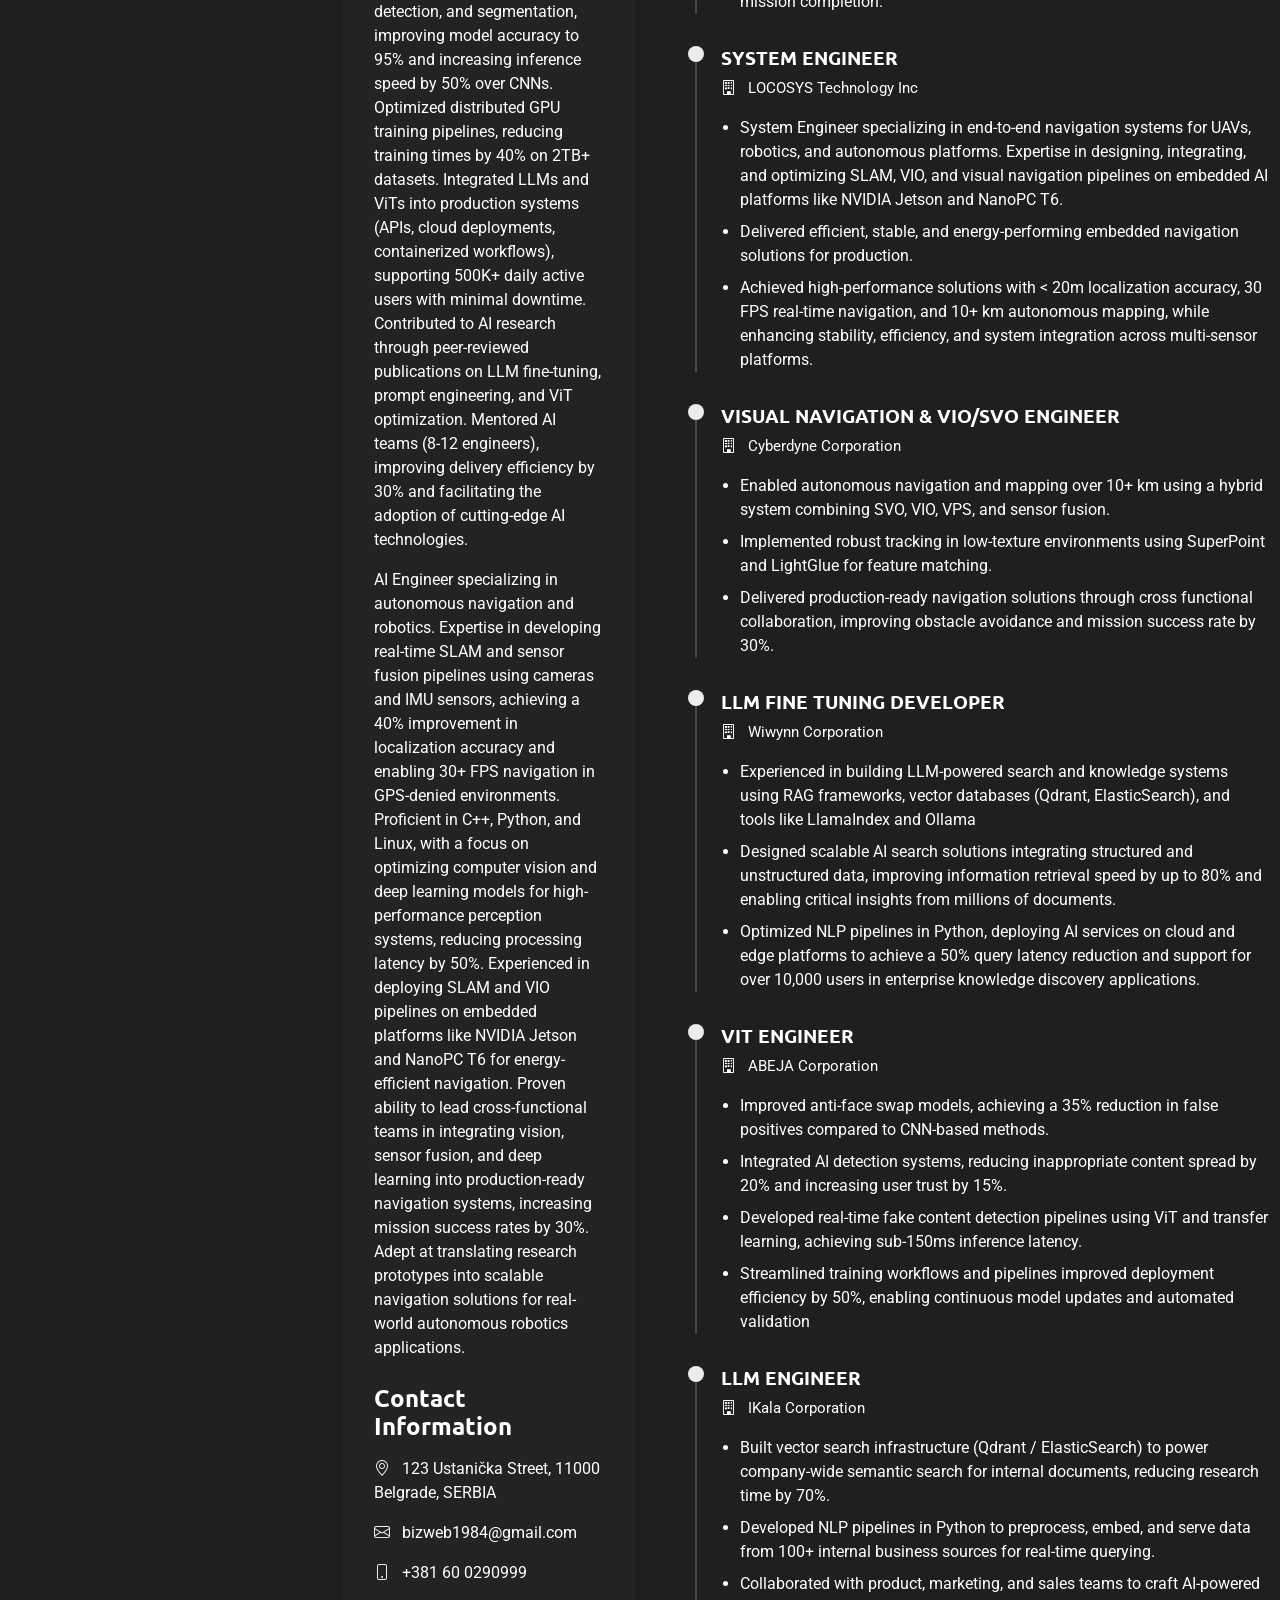
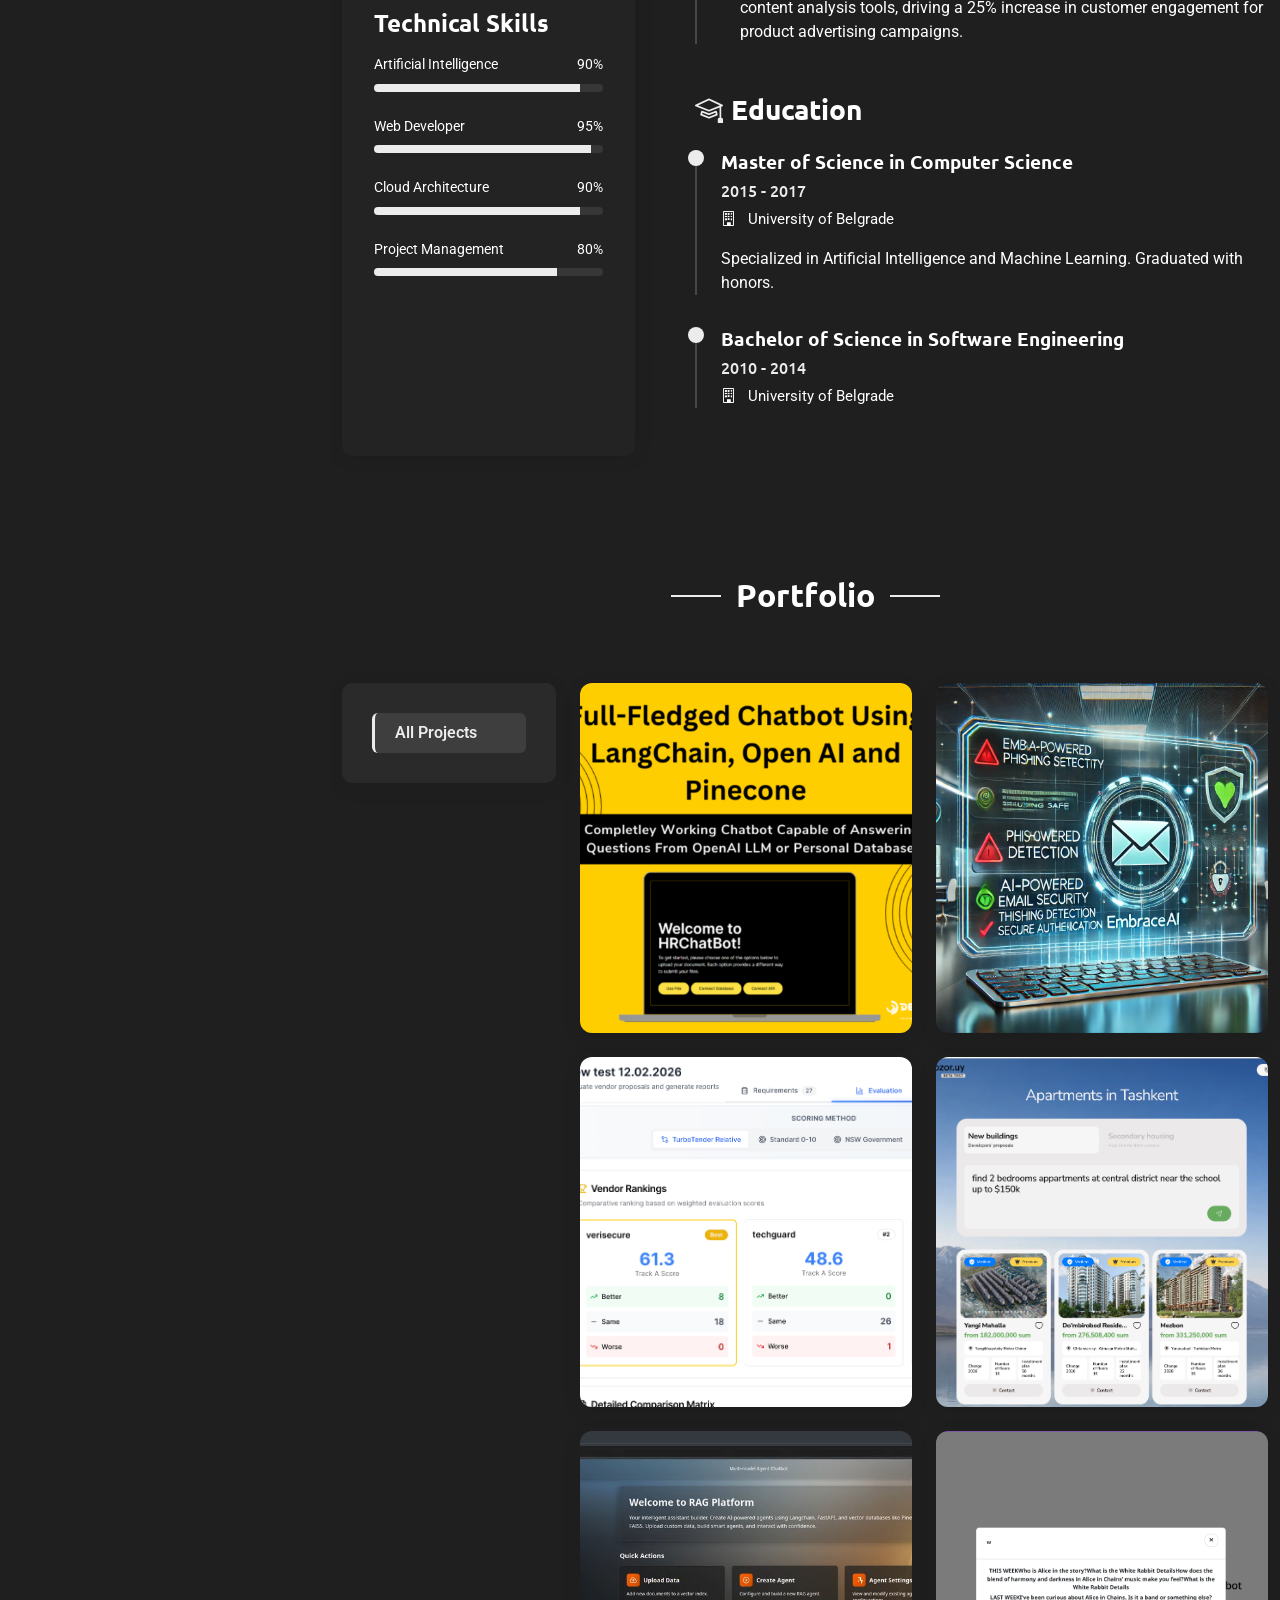
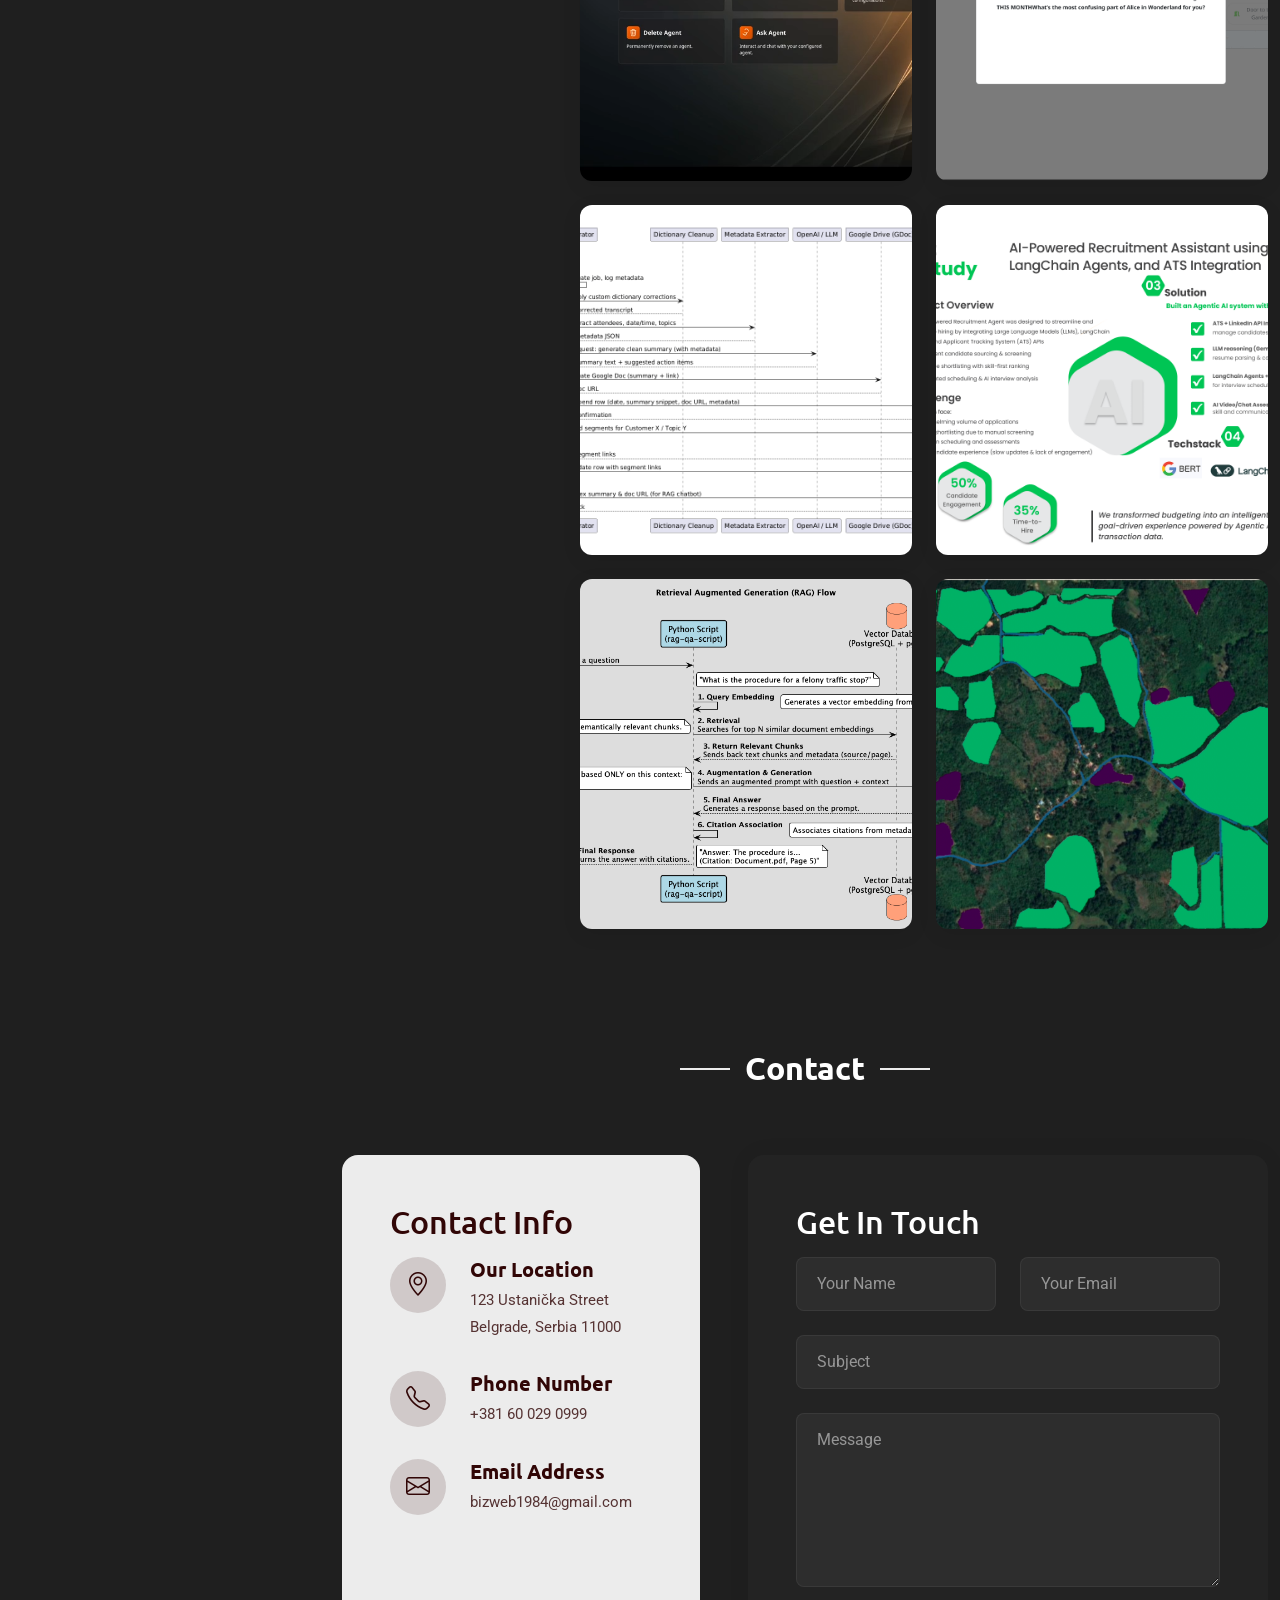
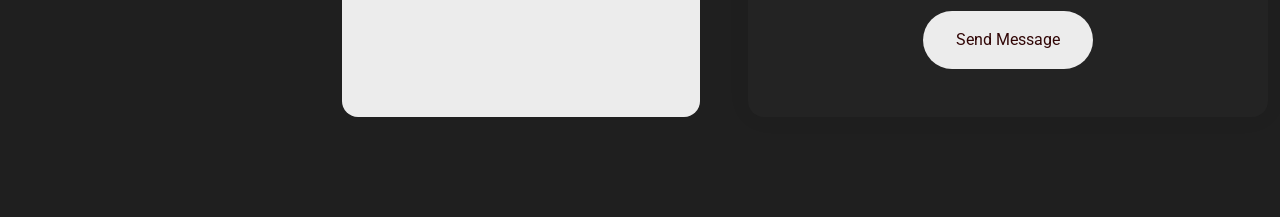
==== commit c4ea8348: "Add ten portoflio datas" ====
--- a/index.html
+++ b/index.html
@@ -48,7 +48,7 @@
           <li><a href="#about"><i class="bi bi-person navicon"></i> About</a></li>
           <li><a href="#resume"><i class="bi bi-file-earmark-text navicon"></i> Resume</a></li>
           <li><a href="#portfolio"><i class="bi bi-images navicon"></i> Portfolio</a></li>
-          <li><a href="#services"><i class="bi bi-hdd-stack navicon"></i> Services</a></li>
+          <!-- <li><a href="#services"><i class="bi bi-hdd-stack navicon"></i> Services</a></li> -->
           <li class="dropdown" style="display: none;"><a href="#"><i class="bi bi-menu-button navicon"></i> <span>Dropdown</span> <i class="bi bi-chevron-down toggle-dropdown"></i></a>
             <ul>
               <li><a href="#">Dropdown 1</a></li>
@@ -97,12 +97,12 @@
         <div class="container">
           <div class="row align-items-center">
 
-            <div class="col-lg-12" data-aos="fade-right" data-aos-delay="100">
+            <div class="col-lg-6" data-aos="fade-right" data-aos-delay="100">
               <div class="hero-text">
                 <h1>Snap<span class="accent-text">Folio</span></h1>
                 <h2>Mihajlo Djordjevic</h2>
-                <p class="lead">I'm <span class="typed" data-typed-items="an Artificial Intelligence Engineer"></span></p>
-                <p class="description">AI Engineer specializing in designing, building, and deploying intelligent systems powered by machine learning and deep learning. Experienced in developing scalable AI solutions, training and optimizing models, and integrating AI capabilities into real-world applications.</p>
+                <p class="lead">I'm <span class="typed" data-typed-items="a Full Stack Software Engineer"></span></p>
+                <p class="description">Full Stack Software Engineer specializing in designing, building, and deploying intelligent systems powered by machine learning and deep learning. Experienced in developing scalable AI solutions, training and optimizing models, and integrating AI capabilities into real-world applications.</p>
 
                 <div class="hero-actions">
                   <a href="#portfolio" class="btn btn-primary">View My Work</a>
@@ -118,14 +118,14 @@
               </div>
             </div>
 
-            <!-- <div class="col-lg-6" data-aos="fade-left" data-aos-delay="200">
+            <div class="col-lg-6" data-aos="fade-left" data-aos-delay="200">
               <div class="hero-visual">
                 <div class="profile-container">
                   <div class="profile-background"></div>
-                  <img src="assets/img/profile/profile-2.webp" alt="Alexander Chen" class="profile-image">
-                </div>
-              </div>
-            </div> -->
+                  <img src="assets/img/profile/heroImageLarge.svg" alt="Alexander Chen" class="profile-image">
+                </div>
+              </div>
+            </div>
 
           </div>
         </div>
@@ -141,18 +141,18 @@
         <div class="row">
           <div class="col-lg-5" data-aos="zoom-in" data-aos-delay="200">
             <div class="profile-card">
-              <!-- <div class="profile-header">
+              <div class="profile-header">
                 <div class="profile-image">
-                  <img src="assets/img/profile/profile-square-3.webp" alt="Profile Image" class="img-fluid">
+                  <img src="assets/img/profile/about.svg" alt="Profile Image" class="img-fluid">
                 </div>
                 <div class="profile-badge">
                   <i class="bi bi-check-circle-fill"></i>
                 </div>
-              </div> -->
+              </div>
 
               <div class="profile-content">
                 <h3>Mihajlo Djordjevic</h3>
-                <p class="profession">AI Engineer</p>
+                <p class="profession">Full Stack Software Engineer</p>
 
                 <div class="contact-links">
                   <a href="mailto:bizweb1984@gmail.com" class="contact-item">
@@ -180,18 +180,18 @@
               </div>
 
               <div class="description">
-                <p>AI Engineer with expertise in machine learning, deep learning, and AI system development. Skilled in building end-to-end AI pipelines, training and fine-tuning models, and deploying scalable AI services. Experienced in working with modern frameworks, data pipelines, and production-ready architectures to transform data into intelligent applications.</p>
+                <p>Full Stack Software Engineer with AI expertise in machine learning, deep learning, and AI system development. Skilled in building end-to-end AI pipelines, training and fine-tuning models, and deploying scalable AI services. Experienced in working with modern frameworks, data pipelines, and production-ready architectures to transform data into intelligent applications.</p>
 
                 <!-- <p>Dynamic Senior Web Developer with over 5 years of experience in designing, developing, and deploying scalable web applications across various industries.</p> -->
               </div>
 
               <div class="stats-grid">
                 <div class="stat-item">
+                  <div class="stat-number">20+</div>
+                  <div class="stat-label">Projects Completed</div>
+                </div>
+                <div class="stat-item">
                   <div class="stat-number">10+</div>
-                  <div class="stat-label">Projects Completed</div>
-                </div>
-                <div class="stat-item">
-                  <div class="stat-number">8+</div>
                   <div class="stat-label">Years Experience</div>
                 </div>
                 <div class="stat-item">
@@ -300,7 +300,7 @@
       <div class="container" data-aos="fade-up" data-aos-delay="100">
 
         <div class="row">
-          <div class="col-lg-12">
+          <div class="col-lg-6">
             <div class="skills-category" data-aos="fade-up" data-aos-delay="200">
               <h3>Artificial Intelligence</h3>
               <div class="skills-animation">
@@ -395,7 +395,7 @@
             </div><!-- End Frontend Skills -->
           </div>
 
-          <div class="col-lg-6" style="display: none;">
+          <div class="col-lg-6">
             <div class="skills-category" data-aos="fade-up" data-aos-delay="300">
               <h3>Web Development</h3>
               <div class="skills-animation">
@@ -678,8 +678,8 @@
               <div class="filters-wrapper" data-aos="fade-right" data-aos-delay="150">
                 <ul class="portfolio-filters isotope-filters">
                   <li data-filter="*" class="filter-active">All Projects</li>
-                  <li data-filter=".filter-photography">AI</li>
-                  <li data-filter=".filter-design">Web Development</li>
+                  <!-- <li data-filter=".filter-photography">AI</li>
+                  <li data-filter=".filter-design">Web Development</li> -->
                   <!-- <li data-filter=".filter-automotive">Automotive</li>
                   <li data-filter=".filter-nature">Nature</li> -->
                 </ul>
@@ -691,14 +691,14 @@
 
                 <div class="col-lg-6 col-md-6 portfolio-item isotope-item filter-photography">
                   <div class="portfolio-wrap">
-                    <img src="assets/img/portfolio/portfolio-portrait-1.webp" class="img-fluid" alt="Portfolio Image" loading="lazy">
+                    <img src="assets/img/portfolio/Chatbot with LangChain.png" class="img-fluid" alt="Portfolio Image" loading="lazy">
                     <div class="portfolio-info">
                       <div class="content">
-                        <span class="category">Photography</span>
-                        <h4>Capturing Moments</h4>
+                        <!-- <span class="category">Chatbot with LangChain</span> -->
+                        <h4>Chatbot with LangChain</h4>
                         <div class="portfolio-links">
-                          <a href="assets/img/portfolio/portfolio-portrait-1.webp" class="glightbox" title="Capturing Moments"><i class="bi bi-plus-lg"></i></a>
-                          <a href="portfolio-details.html" title="More Details"><i class="bi bi-arrow-right"></i></a>
+                          <a href="assets/img/portfolio/Chatbot with LangChain.png" class="glightbox" title="hatbot with LangChain"><i class="bi bi-plus-lg"></i></a>
+                          <a href="portfolio-chatbot-details.html" title="More Details"><i class="bi bi-arrow-right"></i></a>
                         </div>
                       </div>
                     </div>
@@ -707,14 +707,14 @@
 
                 <div class="col-lg-6 col-md-6 portfolio-item isotope-item filter-design">
                   <div class="portfolio-wrap">
-                    <img src="assets/img/portfolio/portfolio-2.webp" class="img-fluid" alt="Portfolio Image" loading="lazy">
+                    <img src="assets/img/portfolio/EmbraceAI–Email Security-Phishing Detection.png" class="img-fluid" alt="Portfolio Image" loading="lazy">
                     <div class="portfolio-info">
                       <div class="content">
-                        <span class="category">Web Design</span>
-                        <h4>Woodcraft Design</h4>
+                        <!-- <span class="category">Web Design</span> -->
+                        <h4>EmbraceAI – Email Security & Phishing Detection</h4>
                         <div class="portfolio-links">
-                          <a href="assets/img/portfolio/portfolio-2.webp" class="glightbox" title="Woodcraft Design"><i class="bi bi-plus-lg"></i></a>
-                          <a href="portfolio-details.html" title="More Details"><i class="bi bi-arrow-right"></i></a>
+                          <a href="assets/img/portfolio/EmbraceAI–Email Security-Phishing Detection.png" class="glightbox" title="EmbraceAI – Email Security & Phishing Detection"><i class="bi bi-plus-lg"></i></a>
+                          <a href="portfolio-embrace-details.html" title="More Details"><i class="bi bi-arrow-right"></i></a>
                         </div>
                       </div>
                     </div>
@@ -723,14 +723,14 @@
 
                 <div class="col-lg-6 col-md-6 portfolio-item isotope-item filter-automotive">
                   <div class="portfolio-wrap">
-                    <img src="assets/img/portfolio/portfolio-portrait-2.webp" class="img-fluid" alt="Portfolio Image" loading="lazy">
+                    <img src="assets/img/portfolio/AI-Tender-Evaluation-Platform-Multi-Agent-Scoring.png" class="img-fluid" alt="AI Tender Evaluation Platform" loading="lazy">
                     <div class="portfolio-info">
                       <div class="content">
-                        <span class="category">Automotive</span>
-                        <h4>Classic Beauty</h4>
+                        <!-- <span class="category">Automotive</span> -->
+                        <h4>AI Tender Evaluation Platform</h4>
                         <div class="portfolio-links">
-                          <a href="assets/img/portfolio/portfolio-portrait-2.webp" class="glightbox" title="Classic Beauty"><i class="bi bi-plus-lg"></i></a>
-                          <a href="portfolio-details.html" title="More Details"><i class="bi bi-arrow-right"></i></a>
+                          <a href="assets/img/portfolio/AI-Tender-Evaluation-Platform-Multi-Agent-Scoring.png" class="glightbox" title="AI Tender Evaluation Platform"><i class="bi bi-plus-lg"></i></a>
+                          <a href="portfolio-tender-details.html" title="More Details"><i class="bi bi-arrow-right"></i></a>
                         </div>
                       </div>
                     </div>
@@ -739,14 +739,14 @@
 
                 <div class="col-lg-6 col-md-6 portfolio-item isotope-item filter-nature">
                   <div class="portfolio-wrap">
-                    <img src="assets/img/portfolio/portfolio-portrait-4.webp" class="img-fluid" alt="Portfolio Image" loading="lazy">
+                    <img src="assets/img/portfolio/AI-Real-Estate-Matching-Platform.png" class="img-fluid" alt="Portfolio Image" loading="lazy">
                     <div class="portfolio-info">
                       <div class="content">
-                        <span class="category">Nature</span>
-                        <h4>Natural Growth</h4>
+                        <!-- <span class="category">Nature</span> -->
+                        <h4>AI Real Estate Matching Platform</h4>
                         <div class="portfolio-links">
-                          <a href="assets/img/portfolio/portfolio-portrait-4.webp" class="glightbox" title="Natural Growth"><i class="bi bi-plus-lg"></i></a>
-                          <a href="portfolio-details.html" title="More Details"><i class="bi bi-arrow-right"></i></a>
+                          <a href="assets/img/portfolio/AI-Real-Estate-Matching-Platform.png" class="glightbox" title="Natural Growth"><i class="bi bi-plus-lg"></i></a>
+                          <a href="portfolio-estate-details.html" title="More Details"><i class="bi bi-arrow-right"></i></a>
                         </div>
                       </div>
                     </div>
@@ -755,14 +755,14 @@
 
                 <div class="col-lg-6 col-md-6 portfolio-item isotope-item filter-photography">
                   <div class="portfolio-wrap">
-                    <img src="assets/img/portfolio/portfolio-5.webp" class="img-fluid" alt="Portfolio Image" loading="lazy">
+                    <img src="assets/img/portfolio/Custom-AI-chatbot-with-multiple-LLMs.png" class="img-fluid" alt="Portfolio Image" loading="lazy">
                     <div class="portfolio-info">
                       <div class="content">
-                        <span class="category">Photography</span>
-                        <h4>Urban Stories</h4>
+                        <!-- <span class="category">Photography</span> -->
+                        <h4>Custom AI Chatbot</h4>
                         <div class="portfolio-links">
-                          <a href="assets/img/portfolio/portfolio-5.webp" class="glightbox" title="Urban Stories"><i class="bi bi-plus-lg"></i></a>
-                          <a href="portfolio-details.html" title="More Details"><i class="bi bi-arrow-right"></i></a>
+                          <a href="assets/img/portfolio/Custom-AI-chatbot-with-multiple-LLMs.png" class="glightbox" title="Custom AI Chatbot"><i class="bi bi-plus-lg"></i></a>
+                          <a href="portfolio-multi-chat-details.html" title="More Details"><i class="bi bi-arrow-right"></i></a>
                         </div>
                       </div>
                     </div>
@@ -771,20 +771,84 @@
 
                 <div class="col-lg-6 col-md-6 portfolio-item isotope-item filter-design">
                   <div class="portfolio-wrap">
-                    <img src="assets/img/portfolio/portfolio-6.webp" class="img-fluid" alt="Portfolio Image" loading="lazy">
+                    <img src="assets/img/portfolio/ChatBot.png" class="img-fluid" alt="Portfolio Image" loading="lazy">
                     <div class="portfolio-info">
                       <div class="content">
-                        <span class="category">Web Design</span>
-                        <h4>Digital Experience</h4>
+                        <!-- <span class="category">Web Design</span> -->
+                        <h4>ChatBot</h4>
                         <div class="portfolio-links">
-                          <a href="assets/img/portfolio/portfolio-6.webp" class="glightbox" title="Digital Experience"><i class="bi bi-plus-lg"></i></a>
-                          <a href="portfolio-details.html" title="More Details"><i class="bi bi-arrow-right"></i></a>
+                          <a href="assets/img/portfolio/ChatBot.png" class="glightbox" title="ChatBot"><i class="bi bi-plus-lg"></i></a>
+                          <a href="portfolio-custom-chat-details.html" title="More Details"><i class="bi bi-arrow-right"></i></a>
                         </div>
                       </div>
                     </div>
                   </div>
                 </div><!-- End Portfolio Item -->
 
+                <div class="col-lg-6 col-md-6 portfolio-item isotope-item filter-design">
+                  <div class="portfolio-wrap">
+                    <img src="assets/img/portfolio/AI-Workflow-Processing.png" class="img-fluid" alt="Portfolio Image" loading="lazy">
+                    <div class="portfolio-info">
+                      <div class="content">
+                        <!-- <span class="category">Web Design</span> -->
+                        <h4>AI Workflow Processing</h4>
+                        <div class="portfolio-links">
+                          <a href="assets/img/portfolio/AI-Workflow-Processing.png" class="glightbox" title=""><i class="bi bi-plus-lg"></i></a>
+                          <a href="portfolio-workflow-details.html" title="More Details"><i class="bi bi-arrow-right"></i></a>
+                        </div>
+                      </div>
+                    </div>
+                  </div>
+                </div><!-- End Portfolio Item -->
+
+                <div class="col-lg-6 col-md-6 portfolio-item isotope-item filter-design">
+                  <div class="portfolio-wrap">
+                    <img src="assets/img/portfolio/AI-Powered-Recruitment-Assistant.png" class="img-fluid" alt="Portfolio Image" loading="lazy">
+                    <div class="portfolio-info">
+                      <div class="content">
+                        <!-- <span class="category">Web Design</span> -->
+                        <h4>AI-Powered Recruitment Assistant with LLM, LangChain & ATS Integration</h4>
+                        <div class="portfolio-links">
+                          <a href="assets/img/portfolio/AI-Powered-Recruitment-Assistant.png" class="glightbox" title="AI-Powered Recruitment Assistant with LLM, LangChain & ATS Integration"><i class="bi bi-plus-lg"></i></a>
+                          <a href="portfolio-recruitment-details.html" title="More Details"><i class="bi bi-arrow-right"></i></a>
+                        </div>
+                      </div>
+                    </div>
+                  </div>
+                </div><!-- End Portfolio Item -->
+
+                <div class="col-lg-6 col-md-6 portfolio-item isotope-item filter-design">
+                  <div class="portfolio-wrap">
+                    <img src="assets/img/portfolio/Retrieval-Augmented-System-with-Citation-Support.png" class="img-fluid" alt="Portfolio Image" loading="lazy">
+                    <div class="portfolio-info">
+                      <div class="content">
+                        <!-- <span class="category">Web Design</span> -->
+                        <h4>Retrieval-Augmented Generation (RAG) QA System with Citation Support</h4>
+                        <div class="portfolio-links">
+                          <a href="assets/img/portfolio/Retrieval-Augmented-System-with-Citation-Support.png" class="glightbox" title="Retrieval-Augmented Generation (RAG) QA System with Citation Support"><i class="bi bi-plus-lg"></i></a>
+                          <a href="portfolio-retrieval-details.html" title="More Details"><i class="bi bi-arrow-right"></i></a>
+                        </div>
+                      </div>
+                    </div>
+                  </div>
+                </div><!-- End Portfolio Item -->
+
+                <div class="col-lg-6 col-md-6 portfolio-item isotope-item filter-design">
+                  <div class="portfolio-wrap">
+                    <img src="assets/img/portfolio/Sustainability-Modeling-Supply-Chains-AI-Satellites.png" class="img-fluid" alt="Portfolio Image" loading="lazy">
+                    <div class="portfolio-info">
+                      <div class="content">
+                        <!-- <span class="category">Web Design</span> -->
+                        <h4>Sustainability Modeling in Supply Chains with AI Satellites</h4>
+                        <div class="portfolio-links">
+                          <a href="assets/img/portfolio/Sustainability-Modeling-Supply-Chains-AI-Satellites.png" class="glightbox" title="Sustainability Modeling in Supply Chains with AI Satellites"><i class="bi bi-plus-lg"></i></a>
+                          <a href="portfolio-sustainability-details.html" title="More Details"><i class="bi bi-arrow-right"></i></a>
+                        </div>
+                      </div>
+                    </div>
+                  </div>
+                </div><!-- End Portfolio Item -->
+
               </div><!-- End Portfolio Container -->
             </div>
           </div>
@@ -796,7 +860,7 @@
     </section><!-- /Portfolio Section -->
 
     <!-- Services Section -->
-    <section id="services" class="services section">
+    <section id="services" class="services section" style="display: none;">
 
       <!-- Section Title -->
       <div class="container section-title" data-aos="fade-up">
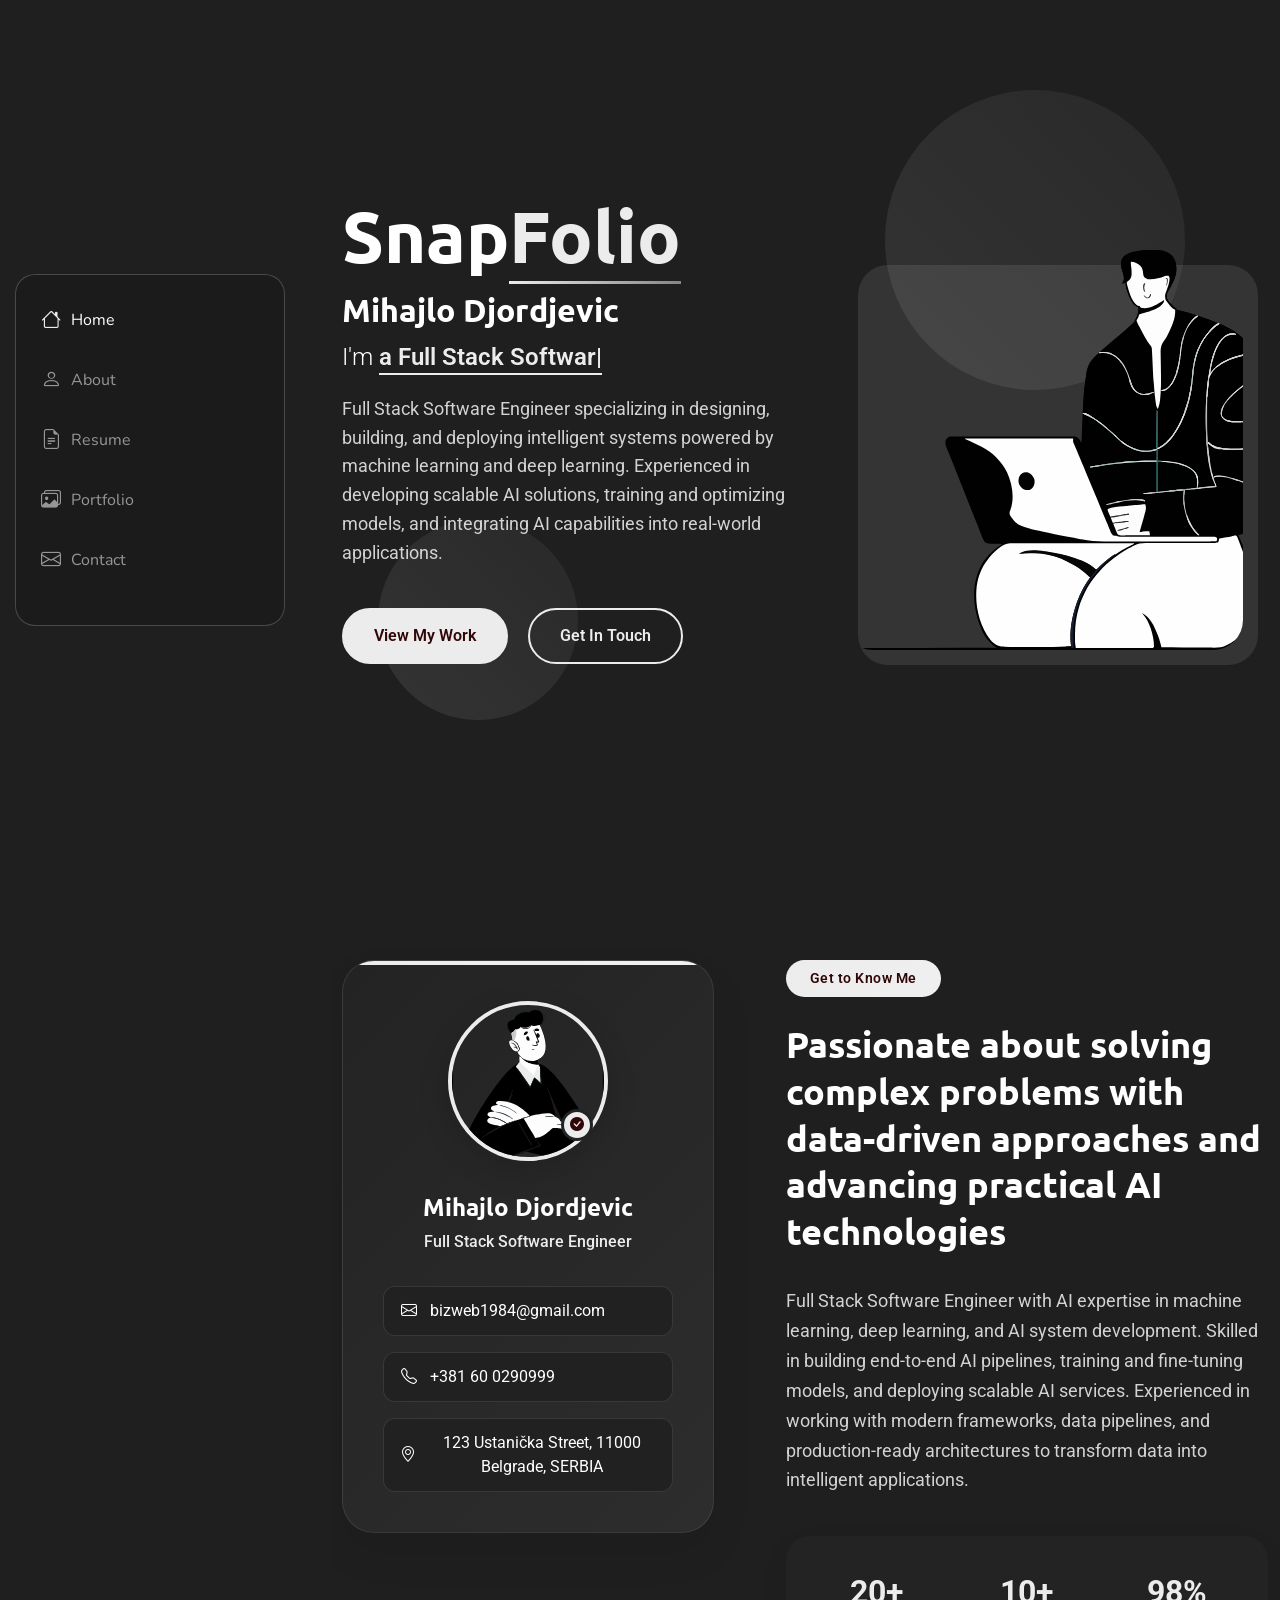
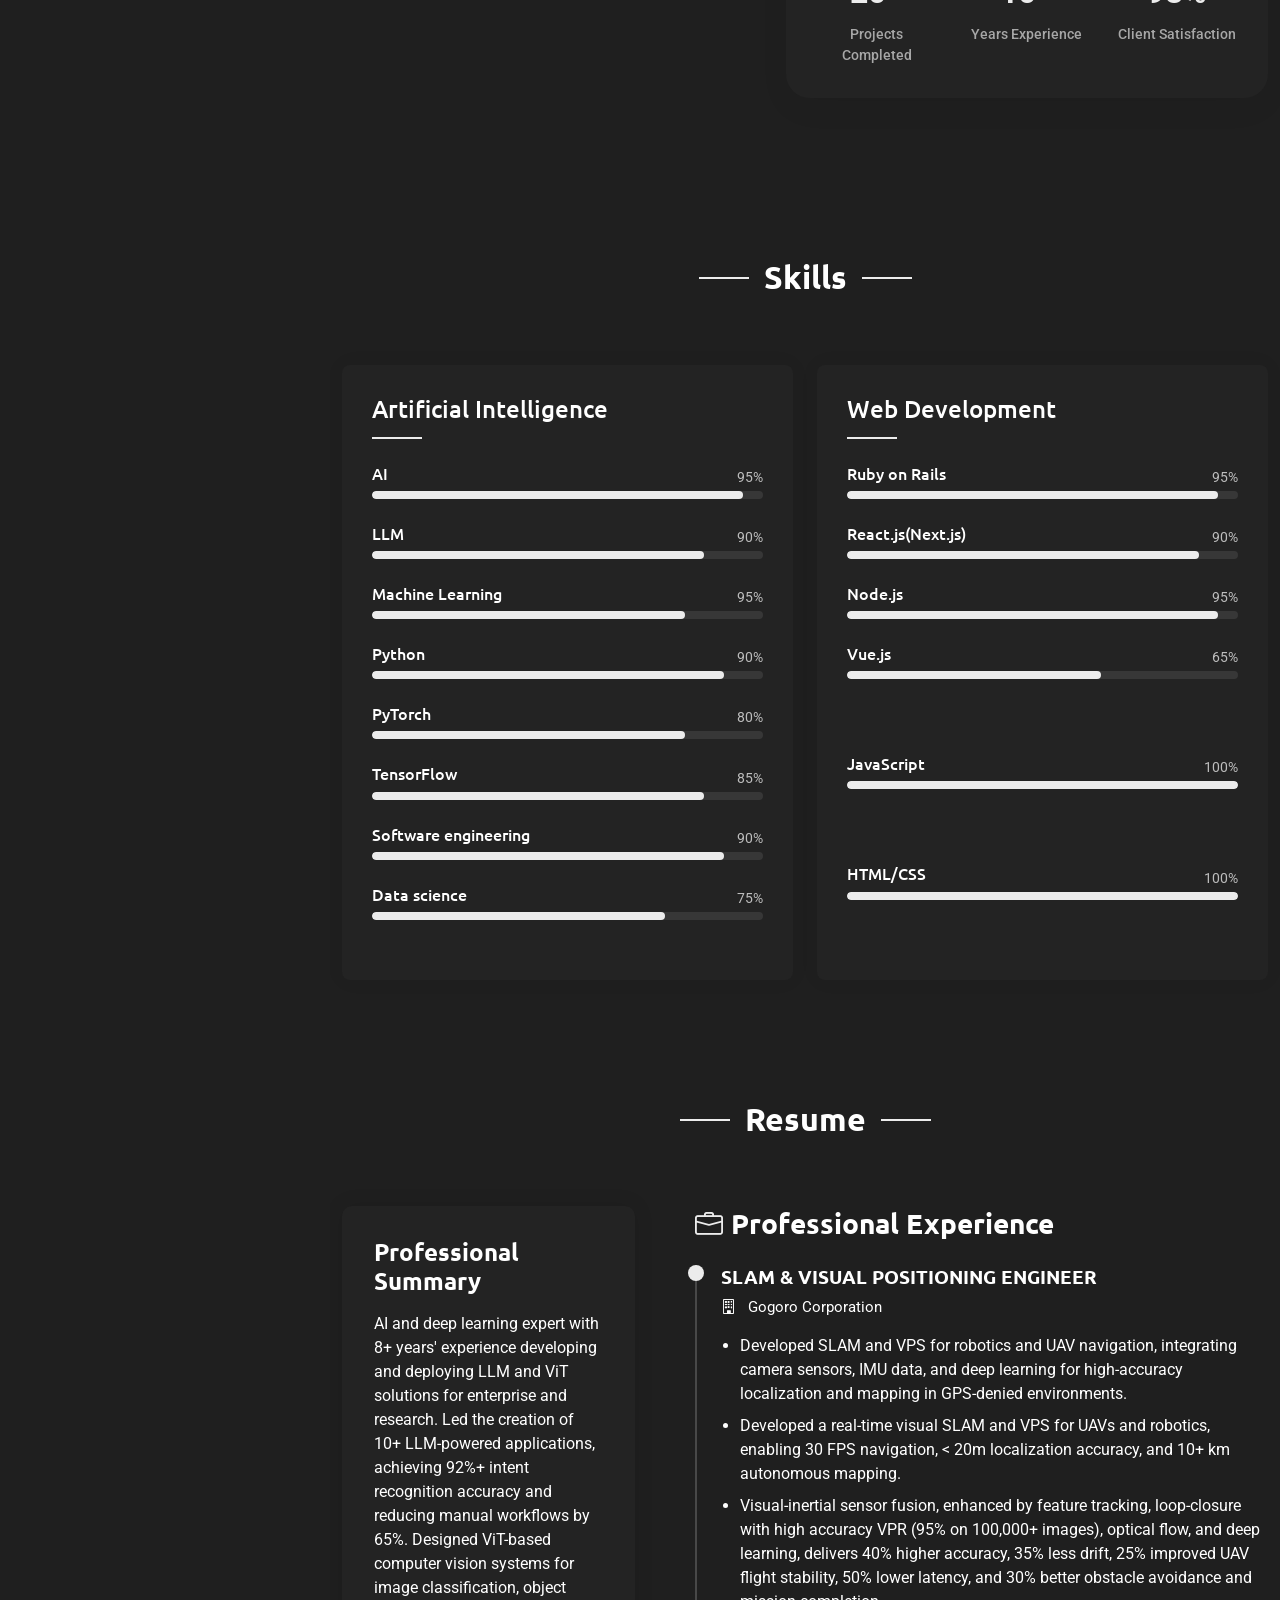
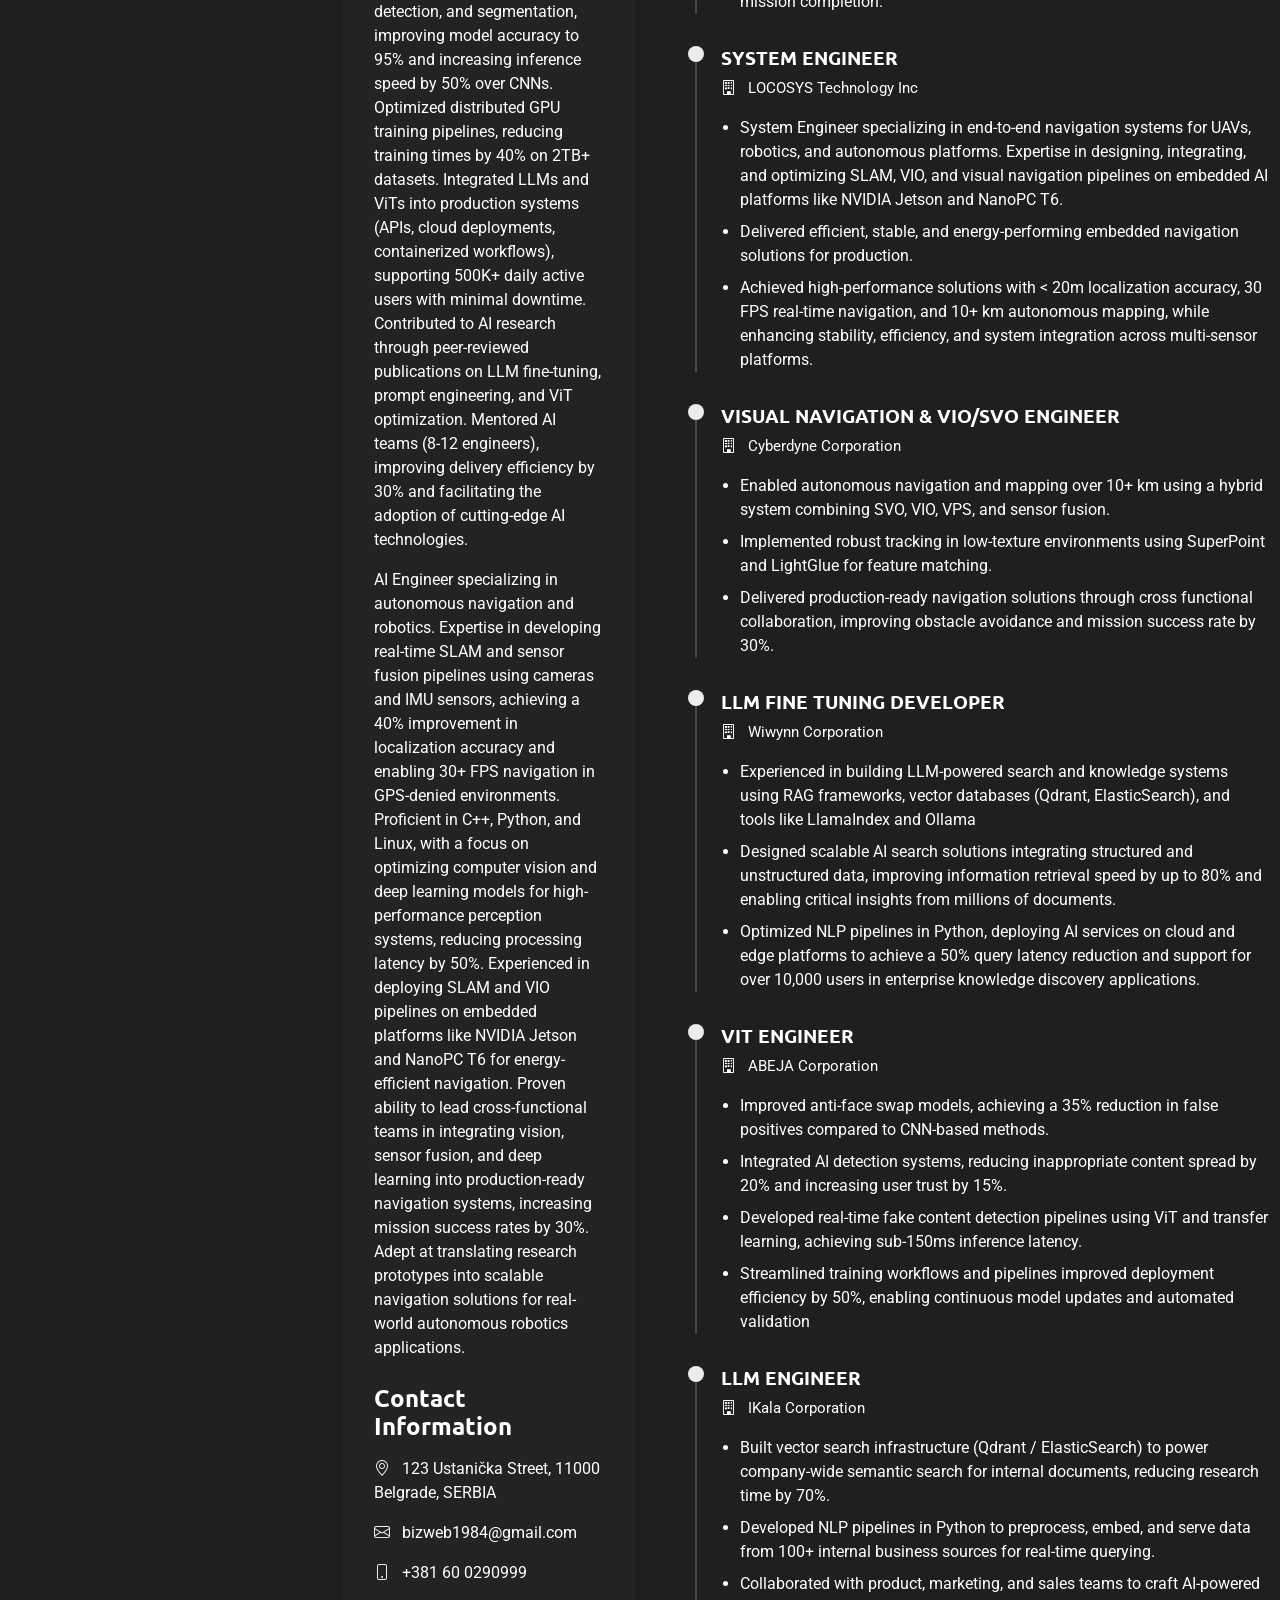
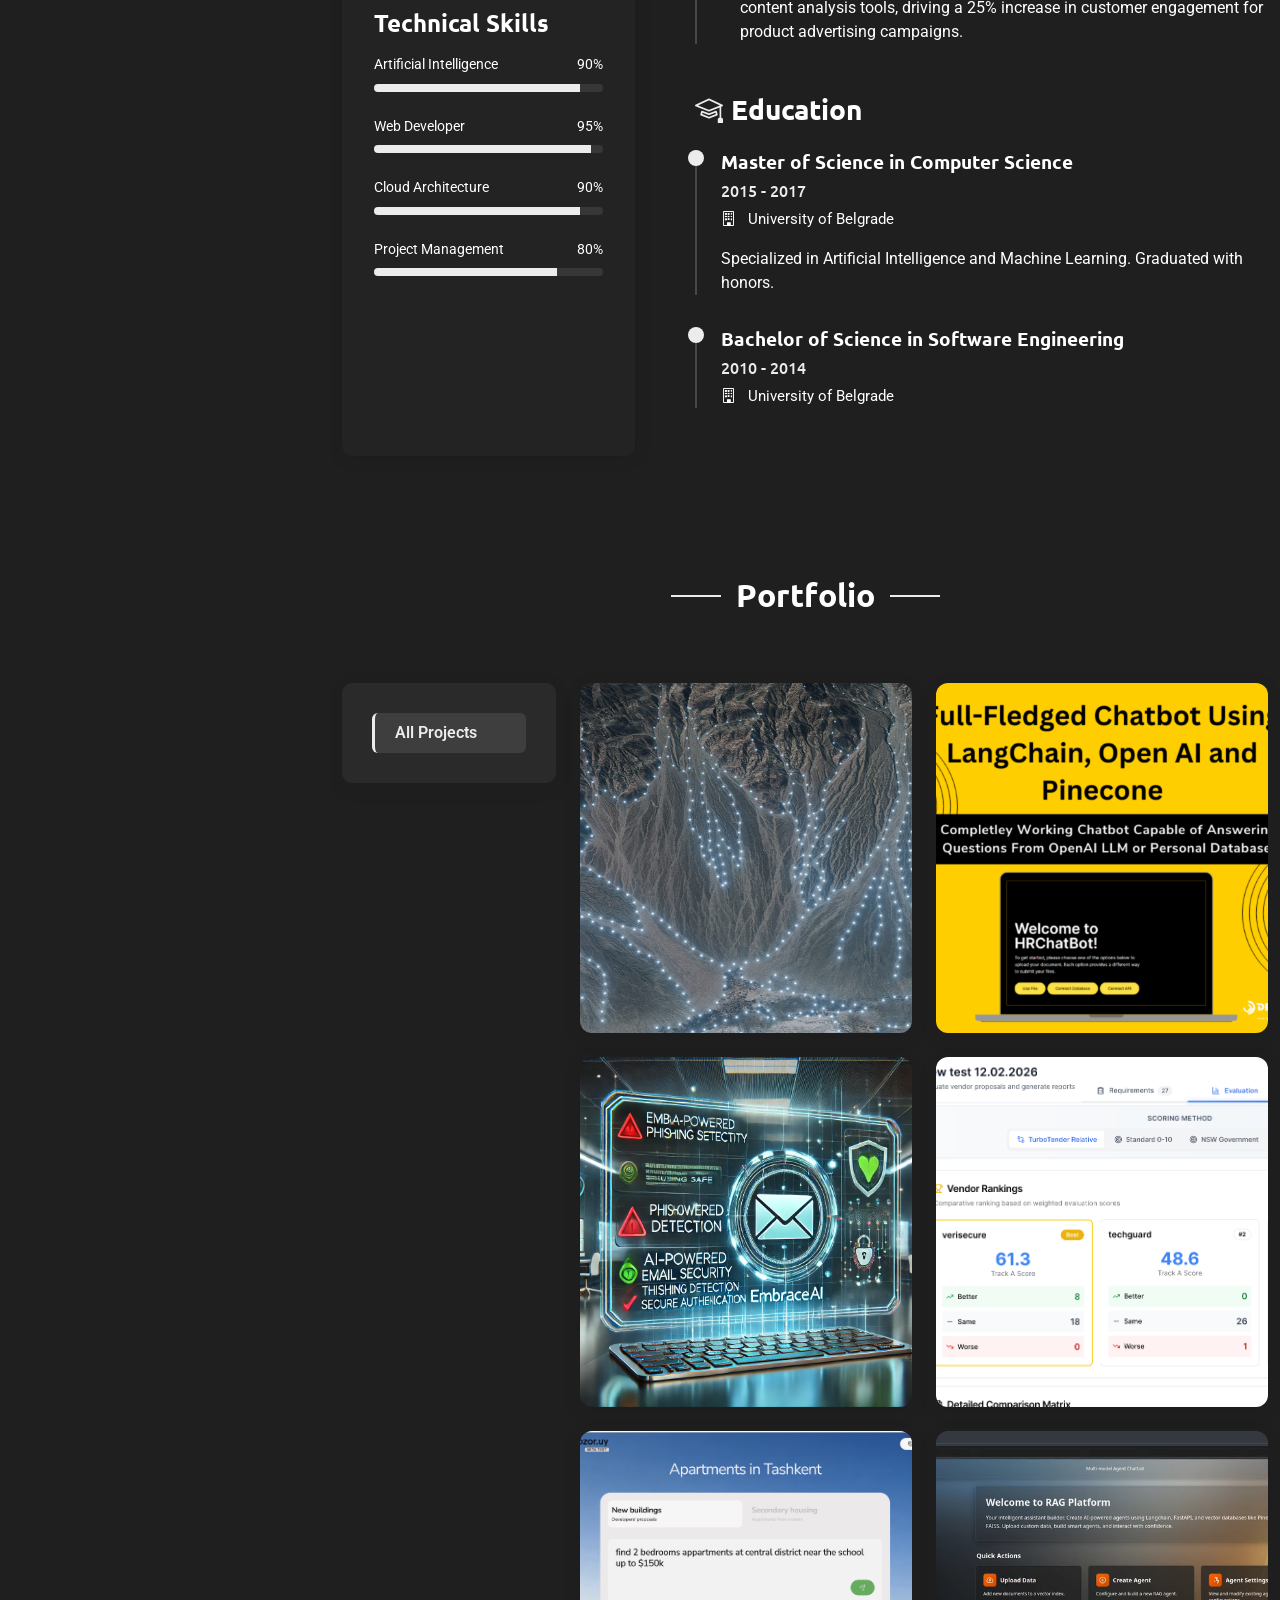
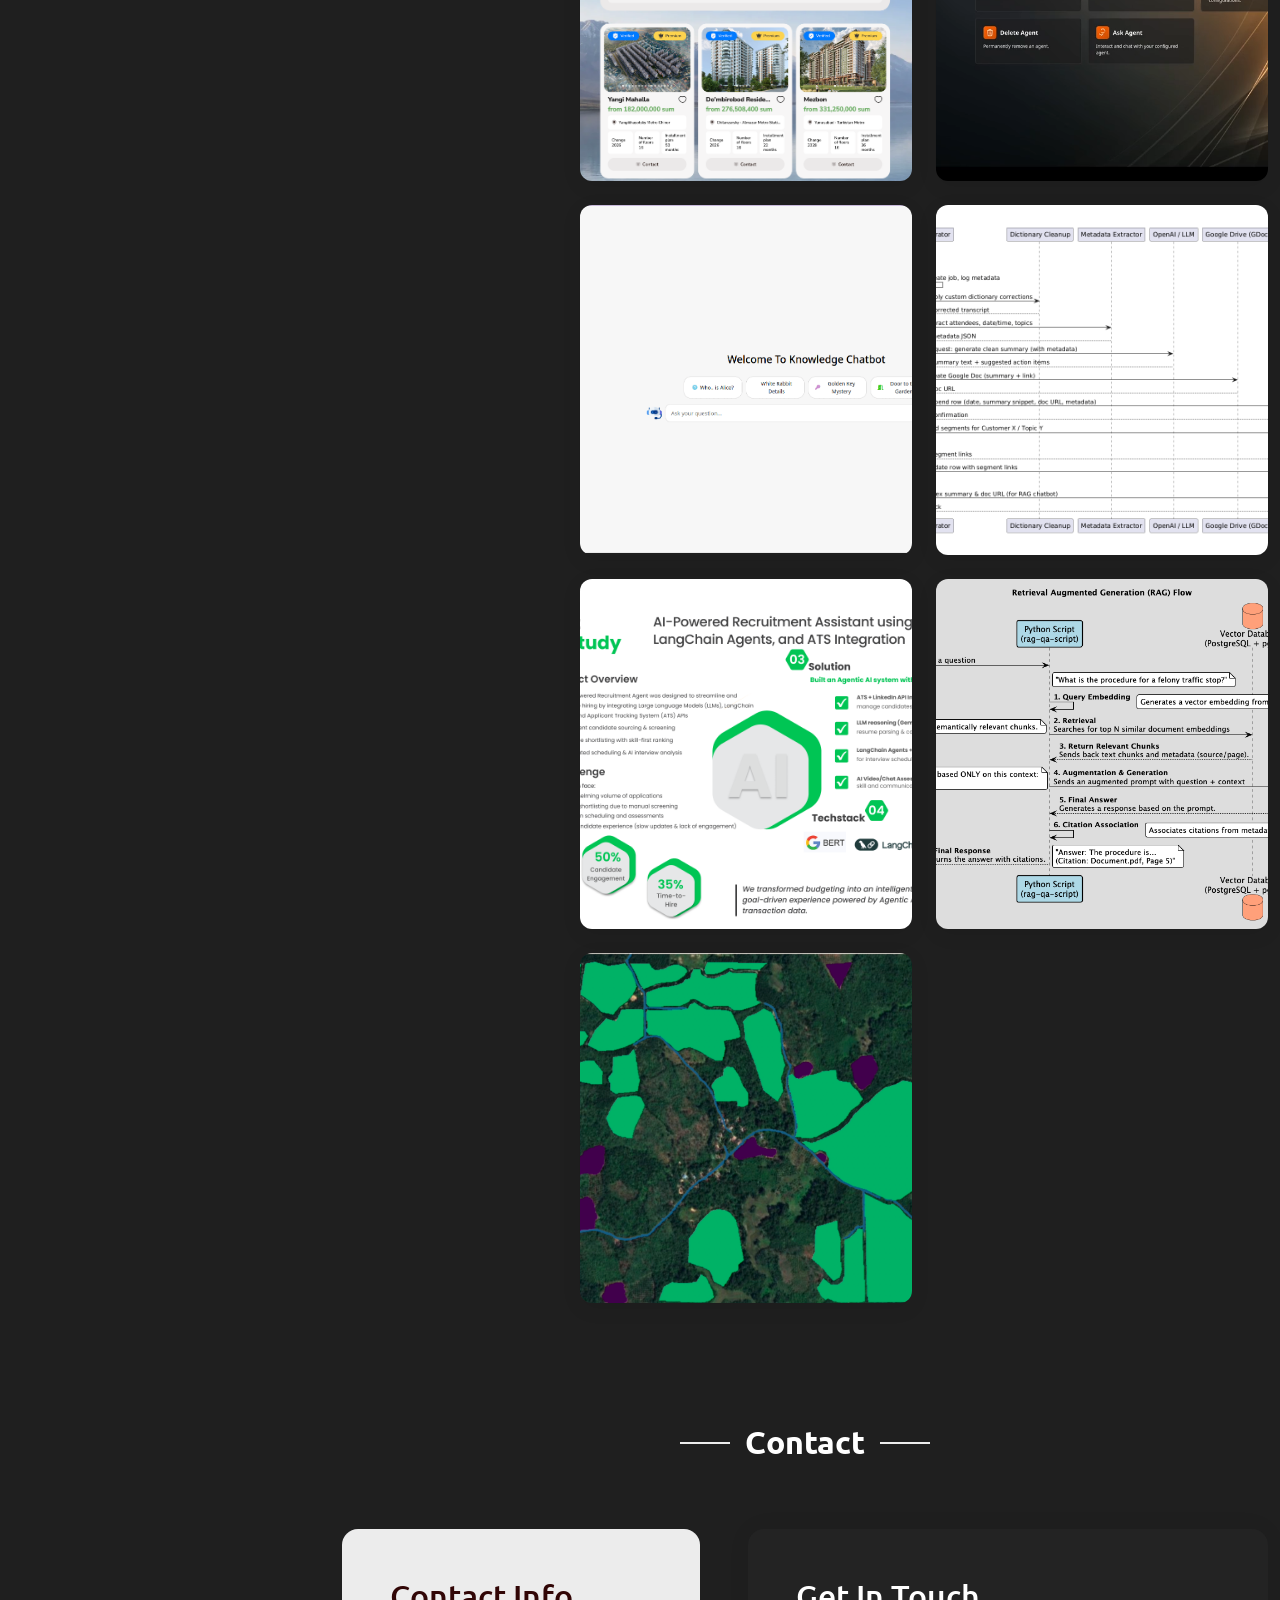
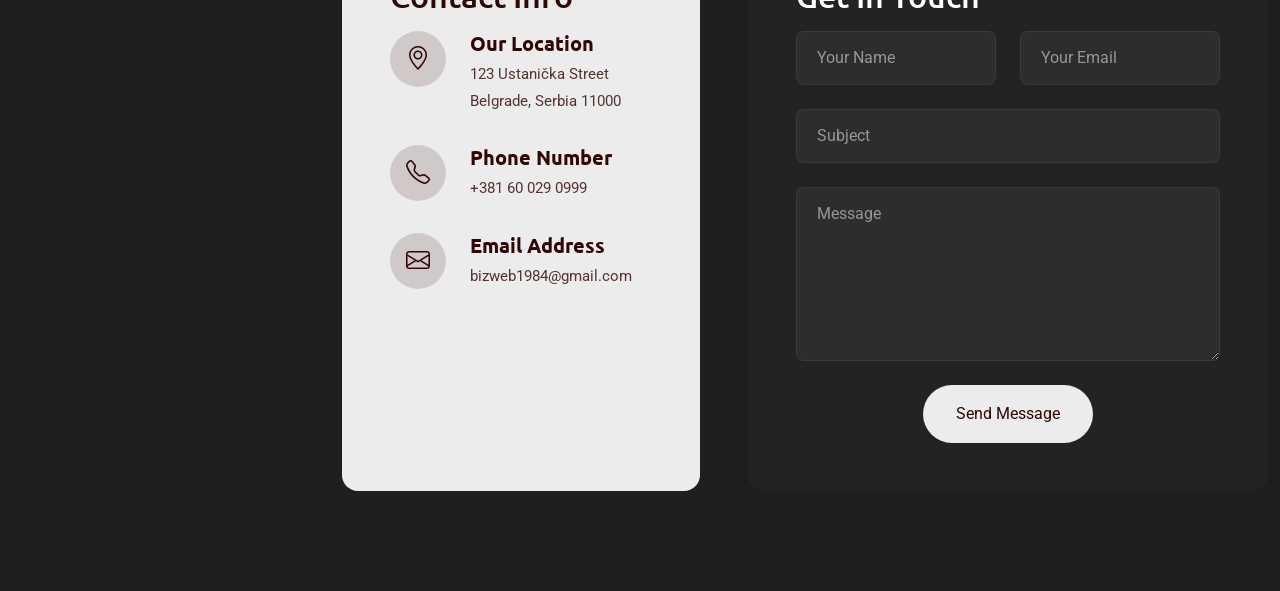
==== commit 9210ce16: "Add some photofolio file" ====
--- a/index.html
+++ b/index.html
@@ -689,6 +689,22 @@
             <div class="col-lg-9">
               <div class="row gy-4 portfolio-container isotope-container" data-aos="fade-up" data-aos-delay="200">
 
+                <div class="col-lg-6 col-md-6 portfolio-item isotope-item filter-design">
+                  <div class="portfolio-wrap">
+                    <img src="assets/img/portfolio/nav-1.jpg" class="img-fluid" alt="Portfolio Image" loading="lazy">
+                    <div class="portfolio-info">
+                      <div class="content">
+                        <!-- <span class="category">Web Design</span> -->
+                        <h4>GPS-Denied Drone Localization System with visual sensors</h4>
+                        <div class="portfolio-links">
+                          <a href="assets/img/portfolio/nav-1.jpg" class="glightbox" title="GPS-Denied Drone Localization System with visual sensors"><i class="bi bi-plus-lg"></i></a>
+                          <a href="portfolio-nav-details.html" title="More Details"><i class="bi bi-arrow-right"></i></a>
+                        </div>
+                      </div>
+                    </div>
+                  </div>
+                </div><!-- End Portfolio Item -->
+
                 <div class="col-lg-6 col-md-6 portfolio-item isotope-item filter-photography">
                   <div class="portfolio-wrap">
                     <img src="assets/img/portfolio/Chatbot with LangChain.png" class="img-fluid" alt="Portfolio Image" loading="lazy">
